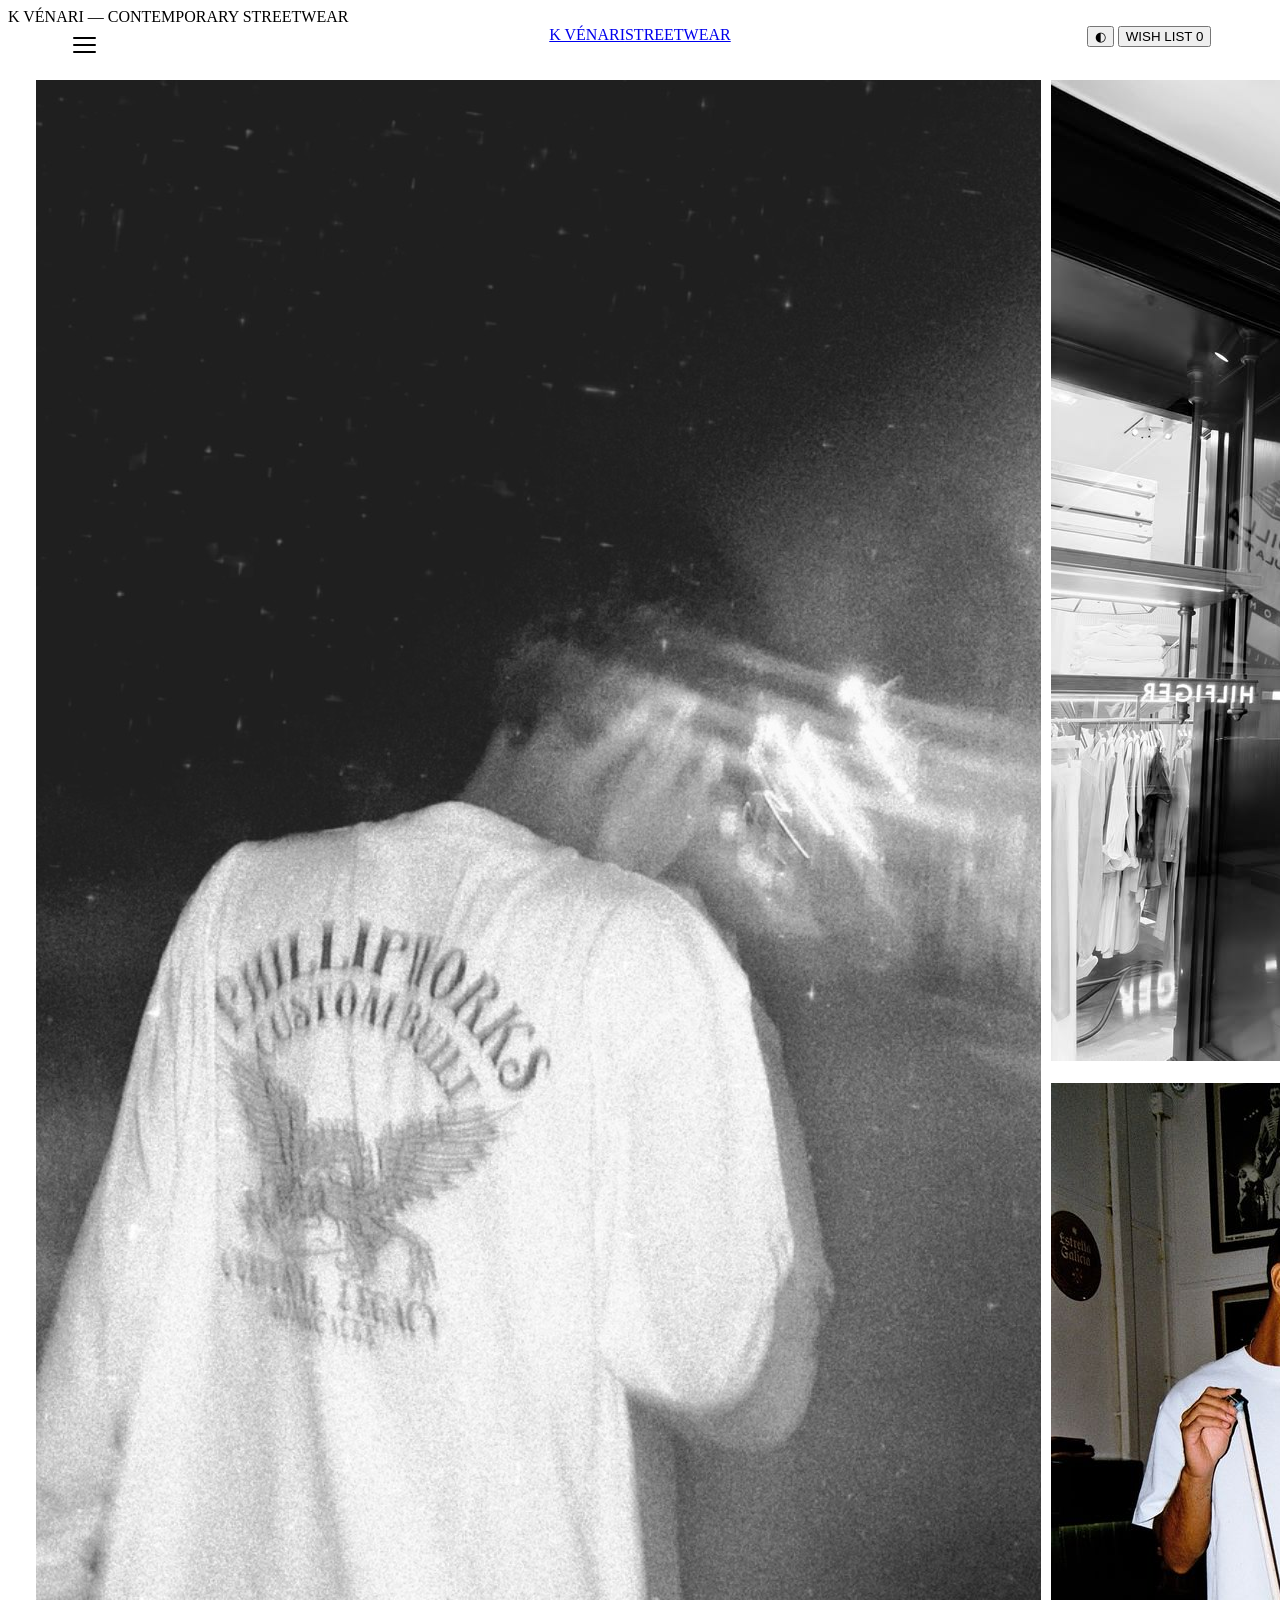
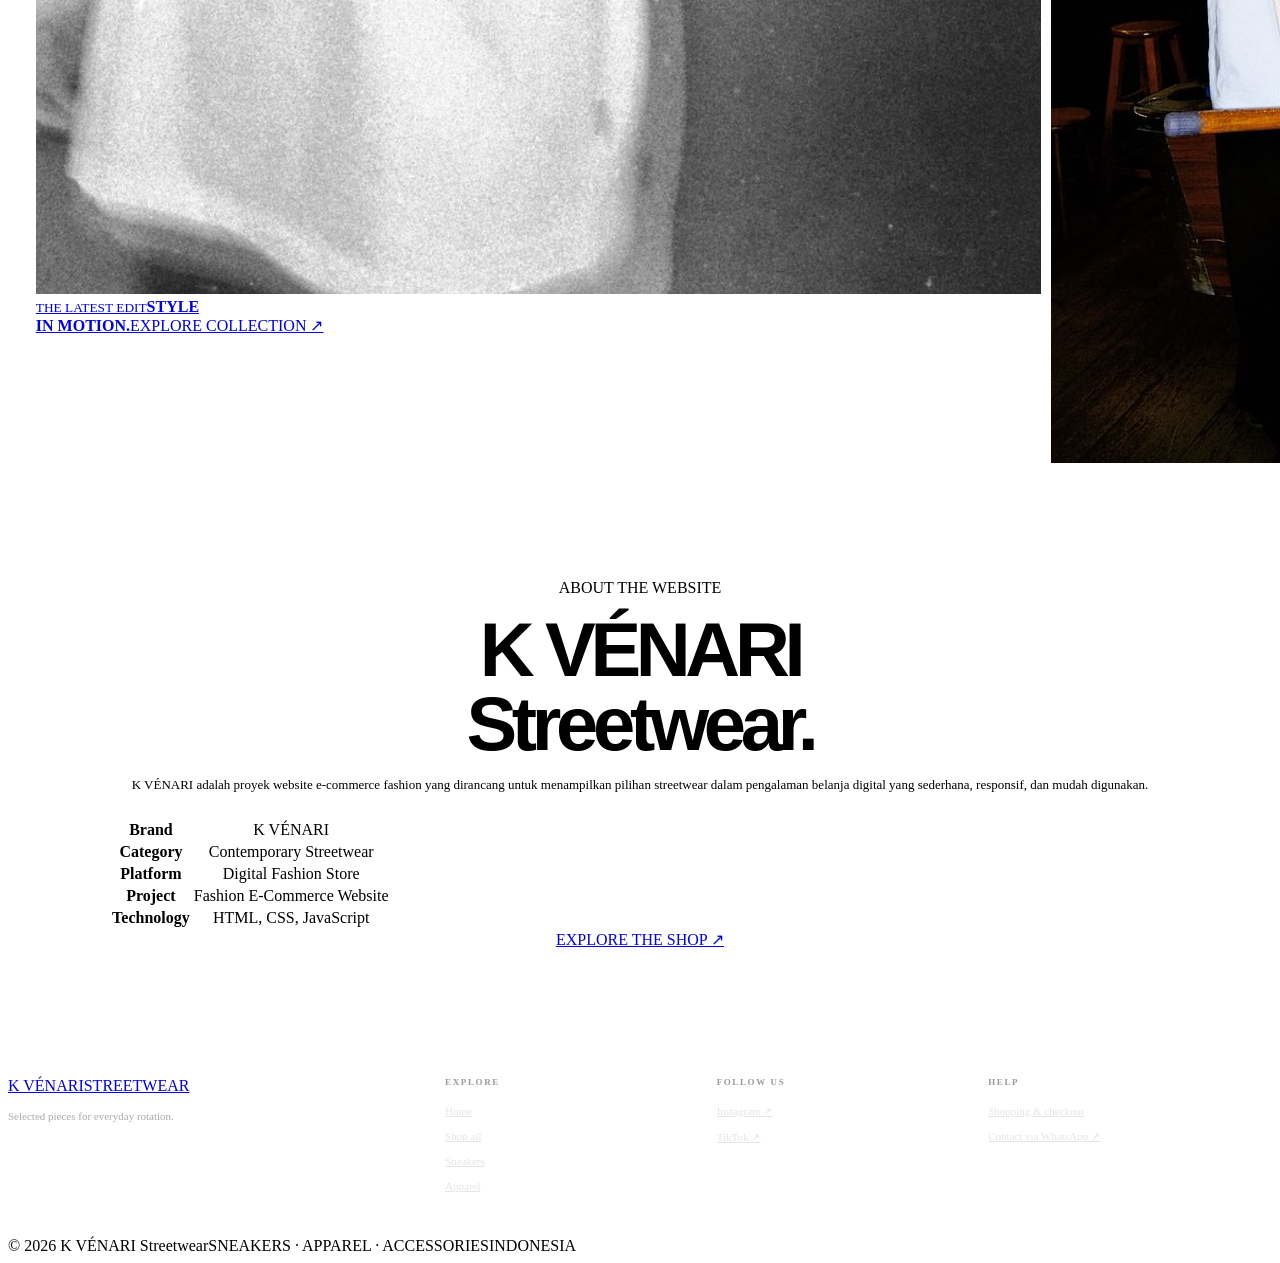
==== index.html @ 9bf3dc9a "Rename index (5).html to index.html" ====
<!doctype html>
<html lang="id">
<head>
<meta charset="utf-8"><meta name="viewport" content="width=device-width, initial-scale=1">
<meta name="theme-color" content="#111111"><meta name="description" content="K VÉNARI Streetwear — contemporary streetwear.">
<title>K VÉNARI — Streetwear</title>
<link rel="preconnect" href="https://fonts.googleapis.com"><link rel="preconnect" href="https://fonts.gstatic.com" crossorigin>
<link rel="stylesheet" href="style.css"><link rel="stylesheet" href="components.css"><link rel="stylesheet" href="responsive.css">
<script src="products.js" defer></script><script src="app.js" defer></script><script src="cart.js" defer></script><script src="home.js" defer></script>
</head><body><div class="announcement">K VÉNARI — CONTEMPORARY STREETWEAR</div>
<header class="site-header">
  <button class="menu-dots" id="menu-open" aria-label="Buka navigasi"><span></span><span></span><span></span></button>
  <a class="wordmark header-wordmark" href="index.html">K VÉNARI<span>STREETWEAR</span></a>
  <div class="header-actions">
    <button class="icon-button" id="theme-toggle" aria-label="Ubah tema">◐</button>
    <button class="bag-link" id="bag-open" aria-label="Buka Wish List">WISH LIST <span id="bag-count">0</span></button>
  </div>
</header>
<div class="menu-overlay" id="menu-overlay" aria-hidden="true">
  <nav class="menu-panel">
    <div class="menu-panel-head"><span>MENU</span><button id="menu-close" aria-label="Tutup menu">×</button></div>
    <a href="index.html">HOME <span>↗</span></a>
    <a href="shop.html">SHOP ALL <span>↗</span></a>
    <a href="shop.html?category=Sneakers">SNEAKERS <span>↗</span></a>
    <a href="shop.html?category=Apparel">APPAREL <span>↗</span></a>
    <a href="shop.html?category=Watches">WATCHES <span>↗</span></a>
    <a href="checkout.html">CHECKOUT <span>↗</span></a>
  </nav>
</div><main class="home-page"><section class="home-campaigns">
<a class="campaign campaign-main" href="shop.html"><img src="Campaign.jpg" alt="K VÉNARI campaign" fetchpriority="high"><span class="campaign-shade"></span><span class="campaign-copy"><small>THE LATEST EDIT</small><strong>STYLE<br>IN MOTION.</strong><span class="text-link">EXPLORE COLLECTION ↗</span></span></a>
<div class="campaign-side"><div class="campaign campaign-small"><img src="Campaign2.jpg" alt="K VÉNARI campaign 02" loading="lazy"></div><div class="campaign campaign-small"><img src="Campaign 3.jpg" alt="K VÉNARI campaign 03" loading="lazy"></div></div>
</section><section class="home-intro"><p class="eyebrow">ABOUT THE WEBSITE</p><h1>K VÉNARI<br>Streetwear.</h1><p>K VÉNARI adalah proyek website e-commerce fashion yang dirancang untuk menampilkan pilihan streetwear dalam pengalaman belanja digital yang sederhana, responsif, dan mudah digunakan.</p><div class="about-table-wrap"><table class="about-table"><tbody><tr><th>Brand</th><td>K VÉNARI</td></tr><tr><th>Category</th><td>Contemporary Streetwear</td></tr><tr><th>Platform</th><td>Digital Fashion Store</td></tr><tr><th>Project</th><td>Fashion E-Commerce Website</td></tr><tr><th>Technology</th><td>HTML, CSS, JavaScript</td></tr></tbody></table></div><a class="button button-dark" href="shop.html">EXPLORE THE SHOP ↗</a></section></main><footer class="site-footer">
  <div class="footer-main">
    <div><a class="wordmark footer-wordmark" href="index.html">K VÉNARI<span>STREETWEAR</span></a><p>Selected pieces for everyday rotation.</p></div>
    <div class="footer-column"><strong>EXPLORE</strong><a href="index.html">Home</a><a href="shop.html">Shop all</a><a href="shop.html?category=Sneakers">Sneakers</a><a href="shop.html?category=Apparel">Apparel</a></div>
    <div class="footer-column"><strong>FOLLOW US</strong><a href="https://www.instagram.com/" target="_blank" rel="noopener">Instagram ↗</a><a href="https://www.tiktok.com/" target="_blank" rel="noopener">TikTok ↗</a></div>
    <div class="footer-column"><strong>HELP</strong><a href="checkout.html">Shopping & checkout</a><a href="https://wa.me/6289670329456" target="_blank" rel="noopener">Contact via WhatsApp ↗</a></div>
  </div>
  <div class="footer-bottom"><span>© <span id="year"></span> K VÉNARI Streetwear</span><span>SNEAKERS · APPAREL · ACCESSORIES</span><span>INDONESIA</span></div>
</footer>
<div class="toast" id="toast" role="status" aria-live="polite"></div>
<div class="bag-drawer" id="bag-drawer" aria-hidden="true"><section class="bag-panel" role="dialog" aria-modal="true" aria-label="Wish List"><div class="bag-panel-head"><h2>Wish List <span id="drawer-count">(0)</span></h2><button class="bag-close" id="bag-close" aria-label="Tutup keranjang">×</button></div><div id="bag-items"></div><div class="bag-footer" id="bag-footer"></div></section></div></body></html>
---- components.css ----
/* K VÉNARI — reusable components */
.product-card{min-width:0;position:relative}
.product-image{display:block;position:relative;overflow:hidden;background:var(--soft);aspect-ratio:4/4.7}
.product-image img{display:block;width:100%;height:100%;object-fit:contain;padding:5%;transition:transform .35s}
.product-image:hover img{transform:scale(1.04)}
.product-info{padding:12px 2px 0}
.product-category{font-size:9px;letter-spacing:.12em;color:var(--muted);text-transform:uppercase;margin-bottom:7px}
.product-name{font-size:12px;font-weight:600;line-height:1.45;display:block;min-height:35px}
.product-price{font-size:12px;font-weight:700;margin-top:8px}
.product-actions{display:flex;gap:7px;margin-top:10px}
.product-actions button{flex:1;min-width:0;padding:10px 7px;border:1px solid var(--line);background:transparent;color:var(--text);font-size:9px;font-weight:700;cursor:pointer}
.product-actions button:hover{background:var(--text);color:var(--bg)}
.product-badge{position:absolute;top:10px;left:10px;background:var(--accent);color:#171717;padding:6px 8px;font-size:8px;font-weight:800;letter-spacing:.08em;z-index:1}
.bag-drawer{position:fixed;inset:0;z-index:100;display:none;background:rgba(0,0,0,.48);justify-content:flex-end}
.bag-drawer.open{display:flex}
.bag-panel{width:min(440px,100%);height:100%;overflow:auto;background:var(--bg);color:var(--text);padding:24px}
.bag-panel-head{display:flex;justify-content:space-between;align-items:center;border-bottom:1px solid var(--line);padding-bottom:18px}
.bag-panel-head h2{font:800 22px Manrope,sans-serif;margin:0}
.bag-close{border:0;background:transparent;font-size:28px;cursor:pointer}
.bag-line{display:grid;grid-template-columns:76px 1fr auto;gap:12px;padding:16px 0;border-bottom:1px solid var(--line)}
.bag-line img{width:76px;height:90px;object-fit:contain;background:var(--soft);padding:5%}
.bag-line h3{font-size:12px;margin:4px 0 8px}
.bag-line p{font-size:11px;color:var(--muted);margin:0 0 8px}
.bag-qty{display:flex;align-items:center;gap:9px;font-size:12px}
.bag-qty button{width:25px;height:25px;border:1px solid var(--line);background:transparent;color:var(--text)}
.bag-footer{padding-top:18px}
.bag-footer .button{width:100%;margin-top:10px}
.bag-empty{padding:35px 0;color:var(--muted);font-size:13px}
.form-message{font-size:12px;line-height:1.6;padding:12px;background:var(--soft);margin-top:12px}

/* Theme-aware product imagery and Wish List panel */
.bag-panel,.product-modal-panel{background:var(--bg);color:var(--text)}
.bag-line img,.modal-thumb img{background:var(--soft)}
.bag-remove{cursor:pointer;color:var(--muted)}
---- responsive.css ----
/* NAVIGATION, FOOTER AND PRODUCT GALLERY */
.menu-dots {
  border: 0;
  background: transparent;
  color: var(--text);
  font-size: 22px;
  letter-spacing: 2px;
  cursor: pointer;
  padding: 10px 0;
  min-width: 42px;
  text-align: left;
}
.site-header {
  display: grid;
  grid-template-columns: 1fr 1fr 1fr;
  padding: 0 4.8%;
}
.header-wordmark { justify-self: center; align-items: center; }
.header-actions { justify-self: end; }
.menu-overlay {
  position: fixed;
  inset: 0;
  z-index: 120;
  background: rgba(0,0,0,.55);
  display: none;
}
.menu-overlay.open { display: block; }
.menu-panel {
  width: min(390px, 88vw);
  height: 100%;
  background: var(--bg);
  color: var(--text);
  padding: 28px;
  display: flex;
  flex-direction: column;
  box-shadow: var(--shadow);
}
.menu-panel-head {
  display: flex;
  align-items: center;
  justify-content: space-between;
  padding-bottom: 35px;
  font-size: 10px;
  letter-spacing: .2em;
  font-weight: 700;
}
.menu-panel-head button {
  border: 0;
  background: transparent;
  color: var(--text);
  font-size: 30px;
  cursor: pointer;
}
.menu-panel > a {
  display: flex;
  justify-content: space-between;
  padding: 18px 0;
  border-bottom: 1px solid var(--line);
  font: 800 22px Manrope, sans-serif;
  letter-spacing: -.04em;
}
.menu-panel > a span { color: var(--muted); font-size: 14px; }
.home-campaigns {
  display: grid;
  grid-template-columns: 1.28fr .92fr;
  gap: 10px;
  padding: 16px 2.2% 0;
  min-height: min(720px, calc(100vh - 130px));
}
.home-campaigns .campaign-main { min-height: 620px; }
.home-campaigns .campaign-side {
  display: grid;
  grid-template-rows: 1fr 1fr;
  gap: 10px;
  min-height: 620px;
}
.home-campaigns .campaign-small { min-height: 0; }
.home-intro {
  padding: 95px 8% 110px;
  text-align: center;
  border-bottom: 1px solid var(--line);
}
.home-intro h1 {
  font: 800 clamp(38px, 6vw, 76px)/.98 Manrope, sans-serif;
  letter-spacing: -.07em;
  margin: 15px 0;
}
.home-intro > p:not(.eyebrow) {
  color: var(--muted);
  font-size: 13px;
  margin: 0 auto 25px;
}
.footer-main {
  display: grid;
  grid-template-columns: 1.7fr 1fr 1fr 1.2fr;
  gap: 35px;
  padding: 18px 0 45px;
}
.footer-main p { color: #aaa; font-size: 11px; margin-top: 15px; }
.footer-column { display: flex; flex-direction: column; gap: 13px; }
.footer-column strong {
  color: #999;
  font-size: 9px;
  letter-spacing: .18em;
  margin-bottom: 5px;
}
.footer-column a { font-size: 11px; color: #e5e5e5; }
.footer-column a:hover { text-decoration: underline; }
.footer-bottom { flex-wrap: wrap; }
.product-image {
  border: 0;
  width: 100%;
  padding: 0;
  cursor: pointer;
  color: var(--text);
}
.product-image img {
  width: 100%;
  height: 100%;
  object-fit: contain;
  background: var(--soft);
}
.view-product {
  position: absolute;
  left: 10px;
  right: 10px;
  bottom: 10px;
  padding: 11px;
  background: var(--surface);
  color: var(--text);
  font-size: 9px;
  font-weight: 700;
  letter-spacing: .1em;
  opacity: 0;
  transform: translateY(5px);
  transition: .2s;
}
.product-image:hover .view-product { opacity: 1; transform: none; }
.product-name-button {
  padding: 0;
  border: 0;
  background: transparent;
  color: var(--text);
  text-align: left;
  cursor: pointer;
}
.product-name-button:hover { text-decoration: underline; }
.product-modal {
  position: fixed;
  inset: 0;
  z-index: 150;
  display: none;
  align-items: center;
  justify-content: center;
  padding: 24px;
  background: rgba(0,0,0,.76);
}
.product-modal.open { display: flex; }
.product-modal-panel {
  position: relative;
  display: grid;
  grid-template-columns: 1.1fr .9fr;
  gap: 38px;
  width: min(1100px, 100%);
  max-height: min(90vh, 850px);
  overflow: auto;
  padding: 30px;
  background: var(--bg);
  color: var(--text);
}
.modal-close {
  position: absolute;
  top: 12px;
  right: 16px;
  z-index: 2;
  border: 0;
  background: var(--surface);
  color: var(--text);
  width: 38px;
  height: 38px;
  font-size: 25px;
  cursor: pointer;
}
.modal-main-image {
  position: relative;
  background: var(--soft);
  aspect-ratio: 1 / 1.05;
  display: grid;
  place-items: center;
}
.modal-main-image > img {
  width: 100%;
  height: 100%;
  object-fit: contain;
  padding: 5%;
}
.gallery-arrow {
  position: absolute;
  top: 50%;
  transform: translateY(-50%);
  z-index: 1;
  border: 0;
  background: rgba(255,255,255,.9);
  color: #111;
  width: 36px;
  height: 42px;
  font-size: 27px;
  cursor: pointer;
}
.gallery-prev { left: 10px; }
.gallery-next { right: 10px; }
.modal-thumbnails {
  display: grid;
  grid-template-columns: repeat(4, 1fr);
  gap: 9px;
  margin-top: 10px;
}
.modal-thumb {
  border: 1px solid var(--line);
  background: var(--soft);
  padding: 3px;
  aspect-ratio: 1;
  cursor: pointer;
}
.modal-thumb.active { border: 2px solid var(--text); }
.modal-thumb img { width: 100%; height: 100%; object-fit: contain; }
.modal-info { align-self: center; padding: 25px 5% 25px 0; }
.modal-info h2 {
  font: 800 clamp(27px, 3vw, 43px)/1.05 Manrope, sans-serif;
  letter-spacing: -.06em;
  margin: 12px 0;
}
.modal-price { font-weight: 700; font-size: 17px; }
.modal-description { color: var(--muted); font-size: 13px; line-height: 1.8; margin: 25px 0; }
.modal-photo-count { color: var(--muted); font-size: 9px; letter-spacing: .16em; margin-bottom: 18px; }
.modal-add, .modal-buy { width: 100%; margin-top: 9px; }
.modal-buy { color: var(--text); }
body.modal-open { overflow: hidden; }
@media(max-width: 760px) {
  .site-header { height: 66px; padding: 0 4%; }
  .header-wordmark { font-size: 18px; }
  .header-wordmark span { font-size: 7px; }
  .header-actions { gap: 7px; }
  .home-campaigns { display: flex; flex-direction: column; min-height: 0; padding: 10px 3% 0; gap: 8px; }
  .home-campaigns .campaign-main { min-height: 440px; }
  .home-campaigns .campaign-side { grid-template-columns: 1fr 1fr; grid-template-rows: 220px; min-height: 0; }
  .home-intro { padding: 65px 6% 75px; }
  .footer-main { grid-template-columns: 1fr 1fr; gap: 30px 20px; }
  .product-modal { padding: 0; align-items: flex-end; }
  .product-modal-panel {
    display: block;
    width: 100%;
    max-height: 94vh;
    overflow-y: auto;
    padding: 18px;
  }
  .modal-main-image { aspect-ratio: 1 / 1; }
  .modal-info { padding: 25px 3px 15px; }
  .modal-info h2 { font-size: 29px; padding-right: 30px; }
}
@media(max-width: 420px) {
  .menu-dots { min-width: 28px; font-size: 18px; }
  .header-actions { gap: 3px; }
  .icon-button { font-size: 18px; padding: 4px; }
  .bag-link { font-size: 9px; }
  .footer-main { gap: 25px 12px; }
}

/* Final responsive refinement */
.menu-dots { display:flex; flex-direction:column; justify-content:center; gap:5px; width:34px; min-width:34px; height:38px; padding:7px 4px; }
.menu-dots span { display:block; width:23px; height:2px; border-radius:2px; background:currentColor; }
.header-actions .icon-button { color:var(--text); }
.home-campaigns { align-items:stretch; }
.home-campaigns .campaign-main { min-height:600px; }
.home-campaigns .campaign-side { gap:18px; }
.home-campaigns .campaign-small { min-height:0; }
.modal-options { display:grid; gap:9px; margin:22px 0 15px; }
.modal-options > label { font-size:9px; font-weight:700; letter-spacing:.14em; color:var(--muted); margin-top:5px; }
.modal-options select { width:100%; min-height:44px; padding:10px 12px; border:1px solid var(--line); }
.modal-quantity { display:flex; align-items:center; width:145px; height:42px; border:1px solid var(--line); }
.modal-quantity button { width:42px; height:100%; border:0; background:var(--soft); color:var(--text); font-size:18px; }
.modal-quantity input { width:60px; height:100%; border:0; text-align:center; outline:0; }
.modal-add { width:100%; margin-top:12px; }
.bag-line { grid-template-columns:76px minmax(0,1fr) auto; align-items:start; }
.bag-line-info p { margin:4px 0; }
.bag-line-end { display:flex; flex-direction:column; align-items:flex-end; gap:12px; font-size:11px; }
.bag-remove { border:0; background:none; color:var(--muted); text-decoration:underline; font-size:10px; cursor:pointer; }
.bag-qty button { background:var(--surface); color:var(--text); cursor:pointer; }
.payment-hint { color:var(--muted); font-size:12px; line-height:1.7; margin:-5px 0 15px; }
.payment-methods { display:grid; grid-template-columns:repeat(2,minmax(0,1fr)); gap:10px; margin:15px 0; }
.payment-option { display:flex; align-items:center; gap:10px; padding:14px; border:1px solid var(--line); background:var(--surface); cursor:pointer; }
.payment-option:has(input:checked) { border-color:var(--text); background:var(--soft); }
.payment-option input { accent-color:var(--text); }
.payment-option span { display:flex; flex-direction:column; gap:4px; color:var(--text); }
.payment-option strong { font-size:12px; }
.payment-option small { color:var(--muted); font-size:10px; }
.payment-box { color:var(--text); border:1px solid var(--line); }
@media(max-width:760px) {
 .home-campaigns { padding:12px 4% 0 !important; gap:18px !important; }
 .home-campaigns .campaign-main { min-height:420px; }
 .home-campaigns .campaign-side { grid-template-columns:1fr; grid-template-rows:auto auto; gap:18px; min-height:0; }
 .home-campaigns .campaign-small { height:260px; }
 .home-campaigns .campaign-small img { object-fit:cover; }
 .home-intro { padding:65px 6% 75px; }
 .payment-methods { grid-template-columns:1fr 1fr; }
 .bag-line { grid-template-columns:66px minmax(0,1fr) auto; gap:9px; }
 .bag-line img { width:66px; height:78px; }
}
@media(max-width:420px) {
 .home-campaigns .campaign-small { height:210px; }
 .payment-methods { grid-template-columns:1fr; }
}
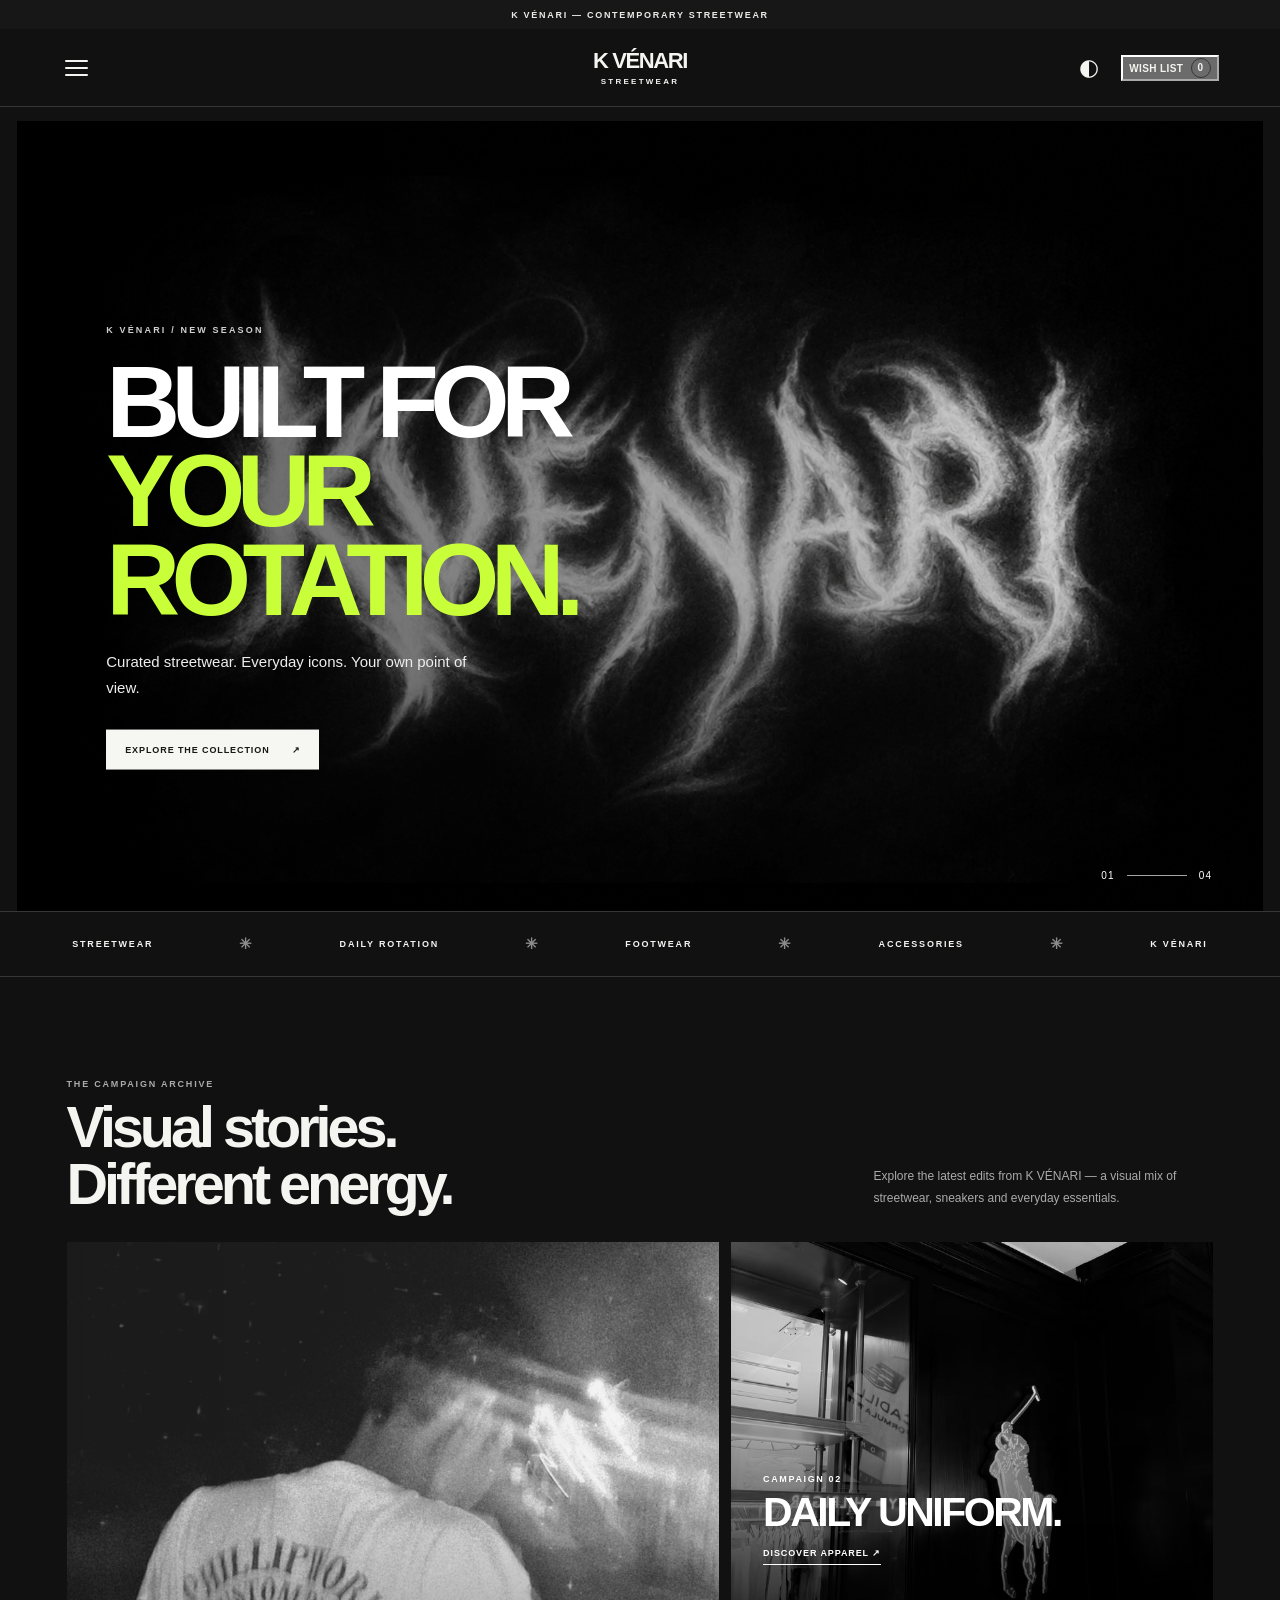
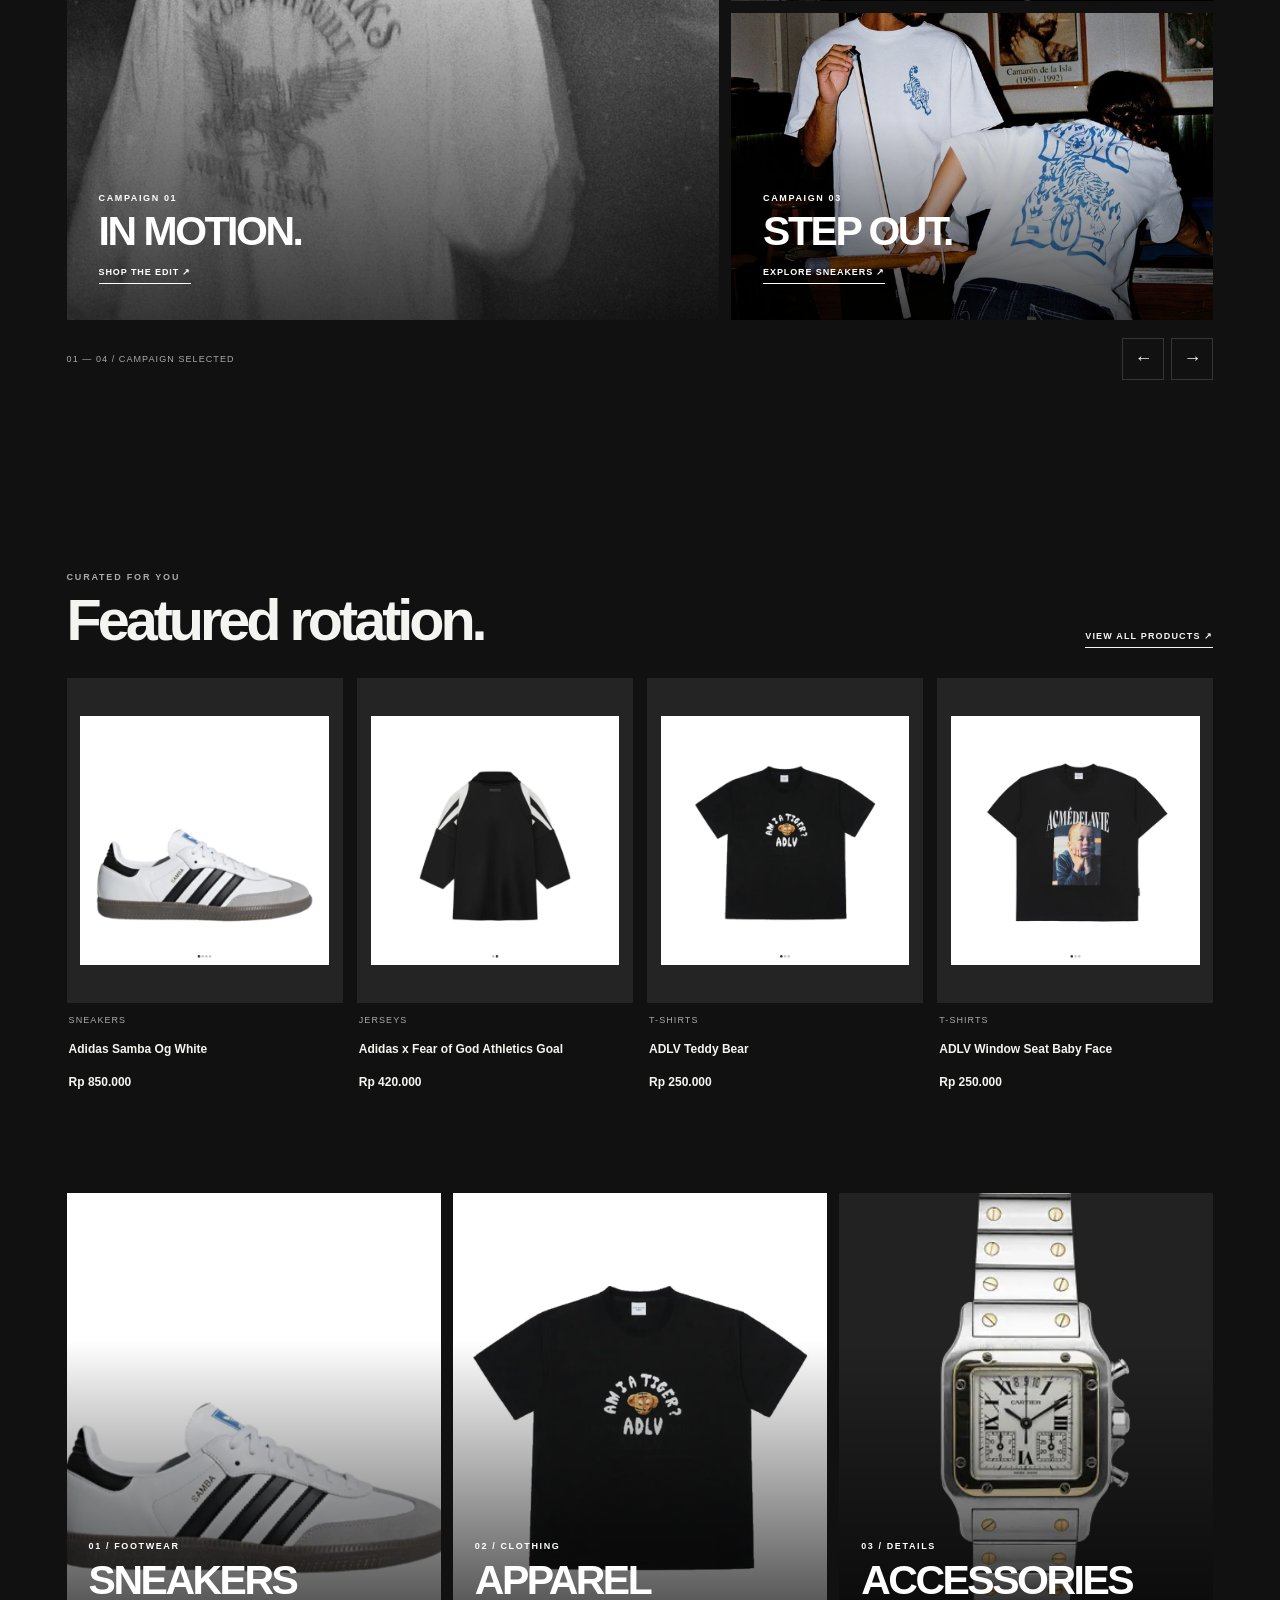
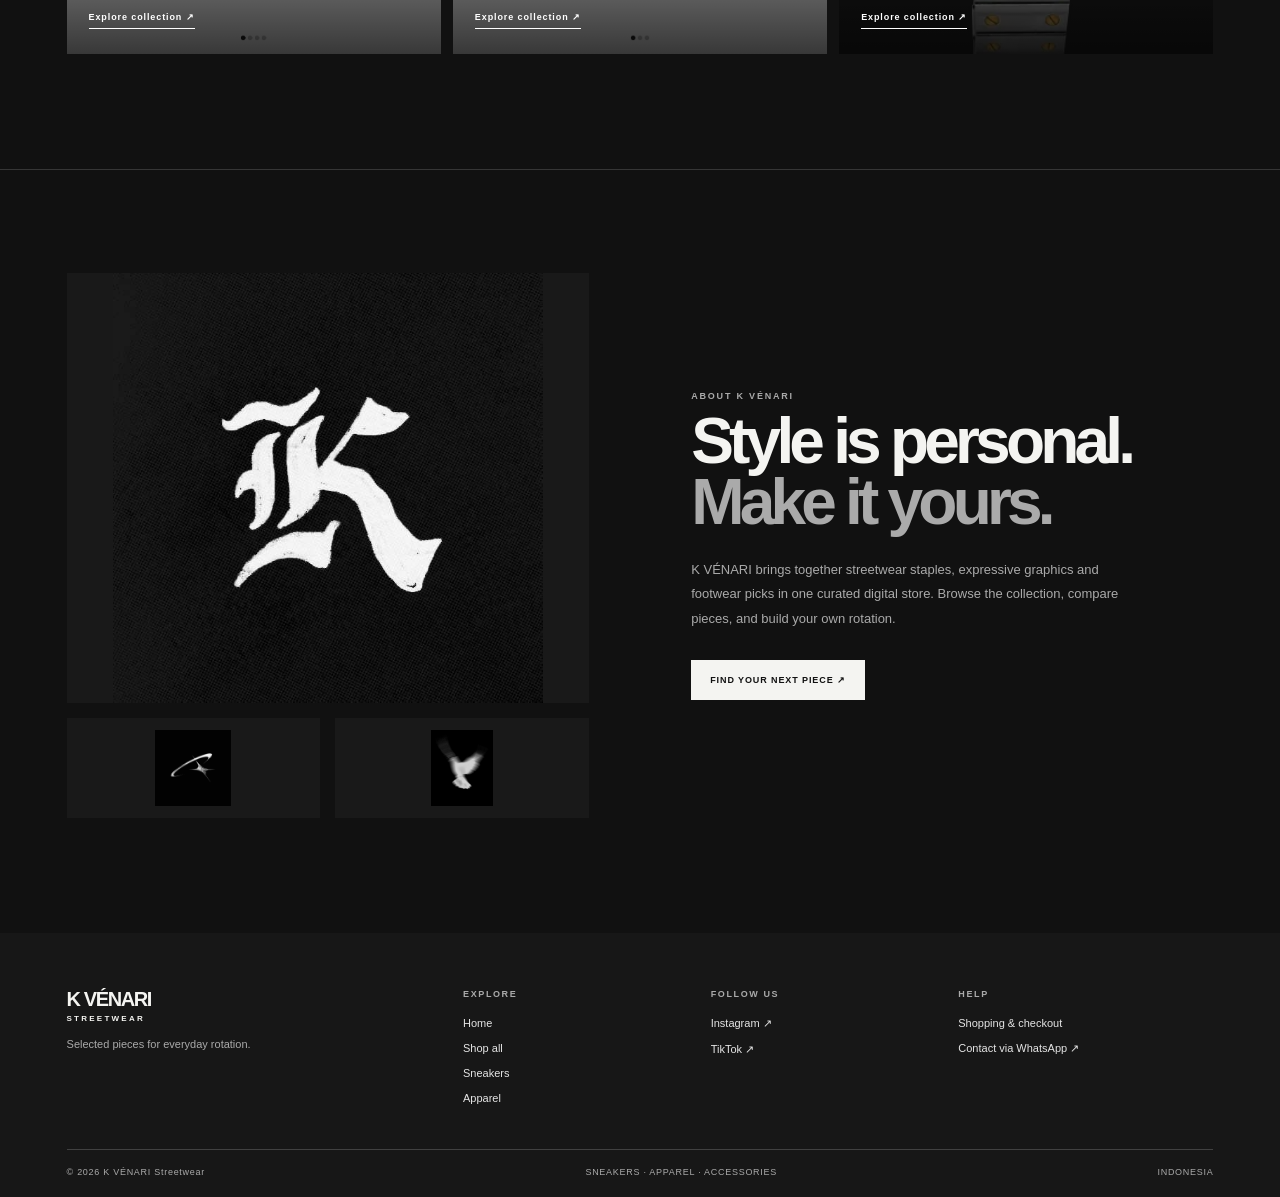
==== commit a2e19b7a: "Add files via upload" ====
--- a/index.html
+++ b/index.html
@@ -26,10 +26,48 @@
     <a href="shop.html?category=Watches">WATCHES <span>↗</span></a>
     <a href="checkout.html">CHECKOUT <span>↗</span></a>
   </nav>
-</div><main class="home-page"><section class="home-campaigns">
-<a class="campaign campaign-main" href="shop.html"><img src="Campaign.jpg" alt="K VÉNARI campaign" fetchpriority="high"><span class="campaign-shade"></span><span class="campaign-copy"><small>THE LATEST EDIT</small><strong>STYLE<br>IN MOTION.</strong><span class="text-link">EXPLORE COLLECTION ↗</span></span></a>
-<div class="campaign-side"><div class="campaign campaign-small"><img src="Campaign2.jpg" alt="K VÉNARI campaign 02" loading="lazy"></div><div class="campaign campaign-small"><img src="Campaign 3.jpg" alt="K VÉNARI campaign 03" loading="lazy"></div></div>
-</section><section class="home-intro"><p class="eyebrow">ABOUT THE WEBSITE</p><h1>K VÉNARI<br>Streetwear.</h1><p>K VÉNARI adalah proyek website e-commerce fashion yang dirancang untuk menampilkan pilihan streetwear dalam pengalaman belanja digital yang sederhana, responsif, dan mudah digunakan.</p><div class="about-table-wrap"><table class="about-table"><tbody><tr><th>Brand</th><td>K VÉNARI</td></tr><tr><th>Category</th><td>Contemporary Streetwear</td></tr><tr><th>Platform</th><td>Digital Fashion Store</td></tr><tr><th>Project</th><td>Fashion E-Commerce Website</td></tr><tr><th>Technology</th><td>HTML, CSS, JavaScript</td></tr></tbody></table></div><a class="button button-dark" href="shop.html">EXPLORE THE SHOP ↗</a></section></main><footer class="site-footer">
+</div><main class="home-page">
+<section class="home-hero-wide" aria-label="K VÉNARI featured campaign">
+  <img class="hero-banner" src="Banner.jpg" alt="K VÉNARI streetwear campaign banner" fetchpriority="high">
+  <div class="hero-overlay"></div>
+  <div class="hero-content">
+    <p class="eyebrow">K VÉNARI / NEW SEASON</p>
+    <h1>BUILT FOR<br><span>YOUR ROTATION.</span></h1>
+    <p>Curated streetwear. Everyday icons. Your own point of view.</p>
+    <a class="button button-light" href="shop.html">EXPLORE THE COLLECTION <span>↗</span></a>
+  </div>
+  <div class="hero-index"><span>01</span><span class="hero-index-line"></span><span>04</span></div>
+</section>
+
+<section class="brand-marquee" aria-label="Brand categories"><span>STREETWEAR</span><b>✳</b><span>DAILY ROTATION</span><b>✳</b><span>FOOTWEAR</span><b>✳</b><span>ACCESSORIES</span><b>✳</b><span>K VÉNARI</span></section>
+
+<section class="home-editorial section-wide">
+  <div class="section-heading home-section-heading"><div><p class="eyebrow">THE CAMPAIGN ARCHIVE</p><h2>Visual stories.<br>Different energy.</h2></div><p class="section-note">Explore the latest edits from K VÉNARI — a visual mix of streetwear, sneakers and everyday essentials.</p></div>
+  <div class="campaign-gallery" id="campaign-gallery">
+    <a class="gallery-card gallery-card-main" href="shop.html"><img src="Campaign.jpg" alt="K VÉNARI main campaign" loading="lazy"><span class="gallery-shade"></span><span class="gallery-label"><small>CAMPAIGN 01</small><strong>IN MOTION.</strong><em>SHOP THE EDIT ↗</em></span></a>
+    <a class="gallery-card gallery-card-tall" href="shop.html?category=Apparel"><img src="Campaign2.jpg" alt="K VÉNARI apparel campaign" loading="lazy"><span class="gallery-shade"></span><span class="gallery-label"><small>CAMPAIGN 02</small><strong>DAILY UNIFORM.</strong><em>DISCOVER APPAREL ↗</em></span></a>
+    <a class="gallery-card gallery-card-wide" href="shop.html?category=Sneakers"><img src="Campaign 3.jpg" alt="K VÉNARI footwear campaign" loading="lazy"><span class="gallery-shade"></span><span class="gallery-label"><small>CAMPAIGN 03</small><strong>STEP OUT.</strong><em>EXPLORE SNEAKERS ↗</em></span></a>
+    <a class="gallery-card gallery-card-four" href="shop.html"><img src="Campaign 4.jpg" alt="K VÉNARI streetwear editorial" loading="lazy"><span class="gallery-shade"></span><span class="gallery-label"><small>CAMPAIGN 04</small><strong>OWN THE MOMENT.</strong><em>VIEW COLLECTION ↗</em></span></a>
+  </div>
+  <div class="gallery-controls"><span id="gallery-status">01 — 04 / CAMPAIGN SELECTED</span><div><button type="button" id="gallery-prev" aria-label="Campaign sebelumnya">←</button><button type="button" id="gallery-next" aria-label="Campaign berikutnya">→</button></div></div>
+</section>
+
+<section class="home-featured section-wide">
+  <div class="section-heading home-section-heading"><div><p class="eyebrow">CURATED FOR YOU</p><h2>Featured rotation.</h2></div><a class="text-link dark-link" href="shop.html">VIEW ALL PRODUCTS ↗</a></div>
+  <div class="home-featured-grid" id="home-featured-grid" aria-live="polite"><p class="loading-copy">Loading selected pieces…</p></div>
+</section>
+
+<section class="category-tiles section-wide">
+  <a class="category-tile category-tile-sneakers" href="shop.html?category=Sneakers"><img src="Adidas Samba Og White1-Sneakers.jpg" alt="Sneakers collection" loading="lazy"><span><small>01 / FOOTWEAR</small><strong>SNEAKERS</strong><em>Explore collection ↗</em></span></a>
+  <a class="category-tile category-tile-apparel" href="shop.html?category=Apparel"><img src="ADLV Teddy Bear1-Tshirt.jpg" alt="Apparel collection" loading="lazy"><span><small>02 / CLOTHING</small><strong>APPAREL</strong><em>Explore collection ↗</em></span></a>
+  <a class="category-tile category-tile-accessories" href="shop.html?category=Watches"><img src="Cartier Santos Galbee Chronoflex-watches.jpg" alt="Watches and accessories collection" loading="lazy"><span><small>03 / DETAILS</small><strong>ACCESSORIES</strong><em>Explore collection ↗</em></span></a>
+</section>
+
+<section class="brand-note section-wide">
+  <div class="brand-note-logo"><img src="Logo Website.jpg" alt="K VÉNARI brand logo" loading="lazy"><div class="brand-icon-row"><img src="icon1.jpg" alt="K VÉNARI symbol" loading="lazy"><img src="icon2.jpg" alt="K VÉNARI brand icon" loading="lazy"></div></div>
+  <div class="brand-note-copy"><p class="eyebrow">ABOUT K VÉNARI</p><h2>Style is personal.<br><span>Make it yours.</span></h2><p>K VÉNARI brings together streetwear staples, expressive graphics and footwear picks in one curated digital store. Browse the collection, compare pieces, and build your own rotation.</p><a class="button button-dark" href="shop.html">FIND YOUR NEXT PIECE ↗</a></div>
+</section>
+</main><footer class="site-footer">
   <div class="footer-main">
     <div><a class="wordmark footer-wordmark" href="index.html">K VÉNARI<span>STREETWEAR</span></a><p>Selected pieces for everyday rotation.</p></div>
     <div class="footer-column"><strong>EXPLORE</strong><a href="index.html">Home</a><a href="shop.html">Shop all</a><a href="shop.html?category=Sneakers">Sneakers</a><a href="shop.html?category=Apparel">Apparel</a></div>
--- a/style.css
+++ b/style.css
@@ -0,0 +1,1273 @@
+/* K VÉNARI — core design system */
+@import url('https://fonts.googleapis.com/css2?family=DM+Sans:wght@400;500;600;700&family=Manrope:wght@400;500;600;700;800&display=swap');
+
+:root {
+    --bg: #f7f7f5;
+    --surface: #fff;
+    --text: #171717;
+    --muted: #777;
+    --line: #dededb;
+    --soft: #efefec;
+    --accent: #c9ff38;
+    --header: rgba(247,247,245,.94);
+    --shadow: 0 14px 40px rgba(0,0,0,.08)
+}
+
+:root[data-theme="dark"] {
+    --bg: #111;
+    --surface: #191919;
+    --text: #f4f4f1;
+    --muted: #aaa;
+    --line: #363636;
+    --soft: #242424;
+    --header: rgba(17,17,17,.94);
+    --accent: #c9ff38;
+    --shadow: 0 14px 40px rgba(0,0,0,.25)
+}
+
+* {
+    box-sizing: border-box
+}
+
+html {
+    scroll-behavior: smooth;
+    scroll-padding-top: 100px
+}
+
+body {
+    margin: 0;
+    background: var(--bg);
+    color: var(--text);
+    font-family: 'DM Sans',Arial,sans-serif;
+    transition: background .2s,color .2s
+}
+
+a {
+    color: inherit;
+    text-decoration: none
+}
+
+button,input,select {
+    font: inherit
+}
+
+button {
+    color: inherit
+}
+
+.announcement {
+    height: 29px;
+    background: #171717;
+    color: #eaeae7;
+    display: flex;
+    align-items: center;
+    justify-content: center;
+    font-size: 9px;
+    letter-spacing: .19em;
+    font-weight: 700
+}
+
+.site-header {
+    height: 78px;
+    padding: 0 5.2%;
+    display: flex;
+    align-items: center;
+    justify-content: space-between;
+    border-bottom: 1px solid var(--line);
+    position: sticky;
+    top: 0;
+    z-index: 20;
+    background: var(--header);
+    backdrop-filter: blur(16px)
+}
+
+.wordmark {
+    font-family: Manrope,Arial,sans-serif;
+    font-size: 22px;
+    font-weight: 800;
+    letter-spacing: -1.4px;
+    line-height: 1;
+    display: flex;
+    flex-direction: column;
+    gap: 5px;
+    white-space: nowrap
+}
+
+.wordmark span {
+    font: 700 8px 'DM Sans',sans-serif;
+    letter-spacing: .28em
+}
+
+.desktop-nav {
+    display: flex;
+    gap: 29px;
+    margin-left: 5%;
+    font-size: 11px;
+    font-weight: 700
+}
+
+.desktop-nav a {
+    padding: 10px 0;
+    position: relative
+}
+
+.desktop-nav a:hover:after {
+    content: '';
+    position: absolute;
+    bottom: 3px;
+    left: 0;
+    width: 100%;
+    height: 1px;
+    background: var(--text)
+}
+
+.header-actions {
+    display: flex;
+    align-items: center;
+    gap: 17px
+}
+
+.icon-button {
+    background: none;
+    border: 0;
+    cursor: pointer;
+    font-size: 23px;
+    padding: 5px
+}
+
+.bag-link {
+    font-size: 11px;
+    font-weight: 700;
+    white-space: nowrap
+}
+
+.bag-link span {
+    display: inline-grid;
+    place-items: center;
+    min-width: 20px;
+    height: 20px;
+    border: 1px solid var(--line);
+    border-radius: 50%;
+    margin-left: 4px;
+    font-size: 10px
+}
+
+.search-panel {
+    display: flex;
+    gap: 12px;
+    padding: 15px 5.2%;
+    border-bottom: 1px solid var(--line);
+    background: var(--surface)
+}
+
+.search-panel input {
+    width: 100%;
+    background: transparent;
+    color: var(--text);
+    border: 0;
+    outline: 0;
+    font-size: 14px
+}
+
+.campaign-layout {
+    display: grid;
+    grid-template-columns: 1.32fr 1fr;
+    gap: 10px;
+    padding: 18px 2.2% 0;
+    min-height: 600px
+}
+
+.campaign {
+    position: relative;
+    overflow: hidden;
+    display: block;
+    background: #222;
+    color: white;
+    min-width: 0
+}
+
+.campaign img {
+    width: 100%;
+    height: 100%;
+    position: absolute;
+    inset: 0;
+    object-fit: cover;
+    transition: transform .65s cubic-bezier(.2,.7,.2,1)
+}
+
+.campaign:hover img {
+    transform: scale(1.035)
+}
+
+.campaign-main {
+    min-height: 590px
+}
+
+.campaign-side {
+    display: grid;
+    grid-template-rows: 1fr 1fr;
+    gap: 10px;
+    min-height: 590px
+}
+
+.campaign-small {
+    min-height: 285px
+}
+
+.campaign-shade {
+    position: absolute;
+    inset: 0;
+    background: linear-gradient(90deg,rgba(0,0,0,.58),rgba(0,0,0,.04) 100%),linear-gradient(0deg,rgba(0,0,0,.25),transparent 55%)
+}
+
+.campaign-copy {
+    position: absolute;
+    left: clamp(20px,4vw,58px);
+    bottom: clamp(24px,4vw,54px);
+    display: flex;
+    flex-direction: column;
+    align-items: flex-start;
+    gap: 13px;
+    max-width: 85%
+}
+
+.campaign-small .campaign-copy {
+    left: 25px;
+    bottom: 25px;
+    gap: 8px
+}
+
+.campaign-copy small,.eyebrow {
+    font-size: 9px;
+    letter-spacing: .2em;
+    font-weight: 700
+}
+
+.campaign-copy strong {
+    font-family: Manrope,Arial,sans-serif;
+    font-size: clamp(32px,5vw,70px);
+    line-height: .94;
+    letter-spacing: -.065em;
+    font-weight: 800
+}
+
+.campaign-small .campaign-copy strong {
+    font-size: clamp(24px,3vw,39px)
+}
+
+.text-link {
+    font-size: 9px;
+    letter-spacing: .13em;
+    font-weight: 700;
+    border-bottom: 1px solid currentColor;
+    padding-bottom: 6px;
+    display: inline-block
+}
+
+.campaign-copy .text-link {
+    margin-top: 7px
+}
+
+.category-strip {
+    display: grid;
+    grid-template-columns: repeat(4,1fr);
+    margin: 20px 2.2% 0;
+    border-top: 1px solid var(--line);
+    border-bottom: 1px solid var(--line)
+}
+
+.category-strip button {
+    display: flex;
+    justify-content: space-between;
+    align-items: center;
+    padding: 19px 16px;
+    border: 0;
+    border-right: 1px solid var(--line);
+    background: transparent;
+    font-size: 12px;
+    font-weight: 700;
+    cursor: pointer;
+    text-align: left
+}
+
+.category-strip button:last-child {
+    border-right: 0
+}
+
+.category-strip button span {
+    font-size: 15px
+}
+
+.category-strip button:hover {
+    background: var(--soft)
+}
+
+.section-block {
+    padding: 86px 5.2% 72px
+}
+
+.section-heading {
+    display: flex;
+    align-items: flex-end;
+    justify-content: space-between;
+    gap: 20px;
+    margin-bottom: 27px
+}
+
+.eyebrow {
+    color: var(--muted);
+    margin: 0 0 10px
+}
+
+.section-heading h1,.section-heading h2 {
+    font: 800 clamp(28px,3.3vw,43px)/1.05 Manrope,Arial,sans-serif;
+    letter-spacing: -.06em;
+    margin: 0
+}
+
+.dark-link {
+    color: var(--text);
+    white-space: nowrap
+}
+
+.product-grid {
+    display: grid;
+    grid-template-columns: repeat(4,minmax(0,1fr));
+    gap: 30px 13px
+}
+
+.product-card {
+    min-width: 0;
+    position: relative
+}
+
+.product-image {
+    display: block;
+    position: relative;
+    overflow: hidden;
+    background: var(--soft);
+    aspect-ratio: 4/4.7
+}
+
+.product-image img {
+    width: 100%;
+    height: 100%;
+    object-fit: contain;
+    mix-blend-mode: multiply;
+    transition: transform .35s;
+    padding: 5%;
+    display: block
+}
+
+.product-image:hover img {
+    transform: scale(1.045)
+}
+
+:root[data-theme="dark"] .product-image img {
+    mix-blend-mode: normal
+}
+
+.product-quick {
+    position: absolute;
+    left: 9px;
+    right: 9px;
+    bottom: 9px;
+    background: var(--surface);
+    color: var(--text);
+    border: 0;
+    padding: 11px 8px;
+    font-size: 10px;
+    font-weight: 700;
+    letter-spacing: .04em;
+    cursor: pointer;
+    opacity: 0;
+    transform: translateY(5px);
+    transition: .2s
+}
+
+.product-image:hover .product-quick {
+    opacity: 1;
+    transform: none
+}
+
+.product-info {
+    padding: 12px 2px 0
+}
+
+.product-category {
+    font-size: 9px;
+    letter-spacing: .12em;
+    color: var(--muted);
+    text-transform: uppercase;
+    margin-bottom: 7px
+}
+
+.product-name {
+    font-size: 12px;
+    font-weight: 600;
+    line-height: 1.45;
+    display: block;
+    min-height: 35px
+}
+
+.product-price {
+    font-size: 12px;
+    font-weight: 700;
+    margin-top: 8px
+}
+
+.price-note {
+    font-size: 10px;
+    color: var(--muted);
+    font-weight: 400
+}
+
+.wide-banner {
+    position: relative;
+    margin: 0 2.2%;
+    min-height: 390px;
+    background: #242424;
+    color: white;
+    overflow: hidden;
+    display: flex;
+    align-items: center
+}
+
+.wide-banner>img {
+    position: absolute;
+    inset: 0;
+    width: 100%;
+    height: 100%;
+    object-fit: cover;
+    opacity: .55
+}
+
+.wide-banner:after {
+    content: '';
+    position: absolute;
+    inset: 0;
+    background: linear-gradient(90deg,rgba(0,0,0,.75),transparent)
+}
+
+.wide-banner>div {
+    position: relative;
+    z-index: 1;
+    padding: 50px 7%;
+    max-width: 530px
+}
+
+.wide-banner h2 {
+    font: 800 clamp(38px,5vw,64px)/.98 Manrope,sans-serif;
+    letter-spacing: -.07em;
+    margin: 14px 0 25px
+}
+
+.button {
+    display: inline-flex;
+    justify-content: center;
+    align-items: center;
+    padding: 14px 18px;
+    font-size: 9px;
+    font-weight: 700;
+    letter-spacing: .1em;
+    border: 1px solid transparent;
+    cursor: pointer
+}
+
+.button-light {
+    background: #f6f6f2;
+    color: #171717
+}
+
+.button-dark {
+    background: var(--text);
+    color: var(--bg)
+}
+
+.button-outline {
+    border-color: var(--line);
+    background: transparent
+}
+
+.shop-toolbar {
+    display: flex;
+    justify-content: space-between;
+    align-items: flex-start;
+    gap: 20px;
+    margin-bottom: 26px
+}
+
+.category-filters {
+    display: flex;
+    flex-wrap: wrap;
+    gap: 7px
+}
+
+.filter-chip {
+    border: 1px solid var(--line);
+    background: transparent;
+    padding: 9px 13px;
+    border-radius: 30px;
+    font-size: 10px;
+    cursor: pointer
+}
+
+.filter-chip.active,.filter-chip:hover {
+    background: var(--text);
+    border-color: var(--text);
+    color: var(--bg)
+}
+
+#sort-select {
+    background: var(--surface);
+    color: var(--text);
+    border: 1px solid var(--line);
+    padding: 10px;
+    font-size: 10px;
+    min-width: 130px
+}
+
+.result-count {
+    font-size: 11px;
+    color: var(--muted)
+}
+
+.empty-state {
+    padding: 45px 0;
+    color: var(--muted);
+    font-size: 13px
+}
+
+.content-view {
+    padding: 55px 5.2% 85px;
+    min-height: 55vh
+}
+
+.breadcrumb {
+    font-size: 10px;
+    color: var(--muted);
+    margin-bottom: 26px
+}
+
+.detail-layout {
+    display: grid;
+    grid-template-columns: 1.1fr .9fr;
+    gap: 7%;
+}
+
+.detail-gallery {
+    display: grid;
+    grid-template-columns: repeat(2,minmax(0,1fr));
+    gap: 9px;
+    align-content: start
+}
+
+.detail-gallery img {
+    width: 100%;
+    aspect-ratio: 4/4.8;
+    object-fit: contain;
+    background: var(--soft);
+    padding: 6%
+}
+
+.detail-info {
+    position: sticky;
+    top: 125px;
+    align-self: start
+}
+
+.detail-info h1 {
+    font: 800 clamp(28px,4vw,46px)/1.04 Manrope,sans-serif;
+    letter-spacing: -.06em;
+    margin: 8px 0 16px
+}
+
+.detail-price {
+    font-size: 17px;
+    font-weight: 700;
+    margin: 20px 0
+}
+
+.detail-description {
+    font-size: 13px;
+    color: var(--muted);
+    line-height: 1.8;
+    border-top: 1px solid var(--line);
+    padding-top: 18px
+}
+
+.detail-actions {
+    display: flex;
+    gap: 9px;
+    margin-top: 24px
+}
+
+.detail-actions .button {
+    flex: 1
+}
+
+.back-link {
+    display: inline-block;
+    margin-bottom: 25px;
+    font-size: 11px;
+    border-bottom: 1px solid var(--line);
+    padding-bottom: 5px
+}
+
+.cart-layout {
+    display: grid;
+    grid-template-columns: 1.5fr .7fr;
+    gap: 7%
+}
+
+.cart-list {
+    border-top: 1px solid var(--line)
+}
+
+.cart-item {
+    display: grid;
+    grid-template-columns: 110px 1fr auto;
+    gap: 17px;
+    padding: 18px 0;
+    border-bottom: 1px solid var(--line)
+}
+
+.cart-item img {
+    width: 110px;
+    height: 125px;
+    object-fit: contain;
+    background: var(--soft);
+    padding: 6%
+}
+
+.cart-item h3 {
+    font-size: 13px;
+    margin: 4px 0 9px
+}
+
+.cart-item p {
+    font-size: 11px;
+    color: var(--muted);
+    margin: 0 0 10px
+}
+
+.quantity-control {
+    display: flex;
+    align-items: center;
+    gap: 12px;
+    font-size: 12px
+}
+
+.quantity-control button,.remove-item {
+    border: 1px solid var(--line);
+    background: transparent;
+    width: 26px;
+    height: 26px;
+    cursor: pointer
+}
+
+.remove-item {
+    width: auto;
+    height: auto;
+    border: 0;
+    text-decoration: underline;
+    color: var(--muted);
+    font-size: 10px;
+    margin-top: 8px
+}
+
+.cart-summary {
+    background: var(--surface);
+    padding: 22px;
+    height: max-content;
+    border: 1px solid var(--line)
+}
+
+.cart-summary h2 {
+    font: 700 19px Manrope,sans-serif;
+    margin: 0 0 20px
+}
+
+.summary-row {
+    display: flex;
+    justify-content: space-between;
+    gap: 12px;
+    font-size: 12px;
+    margin: 15px 0
+}
+
+.summary-total {
+    padding-top: 15px;
+    border-top: 1px solid var(--line);
+    font-weight: 700
+}
+
+.cart-summary .button {
+    width: 100%;
+    margin-top: 10px
+}
+
+.checkout-layout {
+    display: grid;
+    grid-template-columns: 1fr .8fr;
+    gap: 7%
+}
+
+.form-section {
+    margin-bottom: 28px
+}
+
+.form-section h2 {
+    font: 700 19px Manrope,sans-serif;
+    margin: 0 0 18px
+}
+
+.field {
+    display: flex;
+    flex-direction: column;
+    gap: 7px;
+    margin-bottom: 14px
+}
+
+.field label {
+    font-size: 11px;
+    font-weight: 600
+}
+
+.field input,.field textarea,.field select {
+    width: 100%;
+    padding: 13px;
+    background: var(--surface);
+    color: var(--text);
+    border: 1px solid var(--line);
+    outline: none;
+    font-size: 12px
+}
+
+.field input:focus,.field textarea:focus {
+    border-color: var(--text)
+}
+
+.payment-box {
+    background: var(--soft);
+    padding: 16px;
+    font-size: 12px;
+    line-height: 1.8
+}
+
+.payment-number {
+    font-weight: 700;
+    font-size: 15px;
+    letter-spacing: .04em
+}
+
+.site-footer {
+    background: #171717;
+    color: #f4f4f1;
+    padding: 38px 5.2% 20px
+}
+
+.footer-top {
+    display: flex;
+    align-items: center;
+    justify-content: space-between;
+    gap: 20px;
+    padding-bottom: 35px
+}
+
+.footer-wordmark {
+    font-size: 20px
+}
+
+.footer-top p {
+    font-size: 11px;
+    color: #aaa
+}
+
+.footer-bottom {
+    border-top: 1px solid #414141;
+    padding-top: 17px;
+    display: flex;
+    justify-content: space-between;
+    gap: 15px;
+    color: #aaa;
+    font-size: 9px;
+    letter-spacing: .08em
+}
+
+.toast {
+    position: fixed;
+    bottom: 22px;
+    left: 50%;
+    transform: translate(-50%,20px);
+    padding: 13px 18px;
+    background: var(--text);
+    color: var(--bg);
+    font-size: 12px;
+    z-index: 50;
+    opacity: 0;
+    pointer-events: none;
+    transition: .25s;
+    box-shadow: var(--shadow)
+}
+
+.toast.show {
+    opacity: 1;
+    transform: translate(-50%,0)
+}
+
+.mobile-only {
+    display: none
+}
+
+@media(max-width:900px) {
+
+    .site-header {
+        padding: 0 4%;
+        height: 70px
+    }
+
+    .desktop-nav {
+        gap: 15px;
+        margin-left: 0
+    }
+
+    .campaign-layout {
+        min-height: 480px;
+        grid-template-columns: 1.2fr 1fr
+    }
+
+    .campaign-main,.campaign-side {
+        min-height: 470px
+    }
+
+    .campaign-small {
+        min-height: 230px
+    }
+
+    .product-grid {
+        grid-template-columns: repeat(3,minmax(0,1fr));
+        gap: 25px 10px
+    }
+
+    .section-block {
+        padding: 65px 4%
+    }
+
+    .detail-layout {
+        gap: 4%
+    }
+
+    .cart-layout,.checkout-layout {
+        gap: 4%
+    }
+
+}
+
+@media(max-width:620px) {
+
+    .announcement {
+        height: 25px;
+        font-size: 8px
+    }
+
+    .site-header {
+        height: 64px;
+        padding: 0 4%;
+        gap: 10px
+    }
+
+    .wordmark {
+        font-size: 18px;
+        letter-spacing: -1px
+    }
+
+    .wordmark span {
+        font-size: 7px
+    }
+
+    .desktop-nav {
+        display: none
+    }
+
+    .header-actions {
+        gap: 9px
+    }
+
+    .icon-button {
+        font-size: 20px
+    }
+
+    .campaign-layout {
+        display: flex;
+        flex-direction: column;
+        padding: 10px 3% 0;
+        gap: 8px;
+        min-height: 0
+    }
+
+    .campaign-main {
+        min-height: 410px
+    }
+
+    .campaign-side {
+        display: grid;
+        grid-template-columns: 1fr 1fr;
+        grid-template-rows: 220px;
+        gap: 8px;
+        min-height: 0
+    }
+
+    .campaign-small {
+        min-height: 220px
+    }
+
+    .campaign-copy {
+        left: 22px;
+        bottom: 26px
+    }
+
+    .campaign-copy strong {
+        font-size: 43px
+    }
+
+    .campaign-small .campaign-copy {
+        left: 13px;
+        bottom: 16px;
+        gap: 7px
+    }
+
+    .campaign-small .campaign-copy strong {
+        font-size: clamp(21px,6vw,29px)
+    }
+
+    .campaign-small .campaign-copy small {
+        font-size: 7px
+    }
+
+    .campaign-copy .text-link {
+        font-size: 8px
+    }
+
+    .category-strip {
+        margin: 12px 3% 0;
+        grid-template-columns: repeat(2,1fr)
+    }
+
+    .category-strip button {
+        padding: 15px 12px;
+        font-size: 11px;
+        border-bottom: 1px solid var(--line)
+    }
+
+    .category-strip button:nth-child(2) {
+        border-right: 0
+    }
+
+    .category-strip button:nth-child(3),.category-strip button:nth-child(4) {
+        border-bottom: 0
+    }
+
+    .section-block {
+        padding: 54px 3%
+    }
+
+    .section-heading {
+        align-items: flex-end;
+        margin-bottom: 20px
+    }
+
+    .section-heading h1,.section-heading h2 {
+        font-size: 30px
+    }
+
+    .section-heading .text-link {
+        font-size: 8px
+    }
+
+    .product-grid {
+        grid-template-columns: repeat(2,minmax(0,1fr));
+        gap: 24px 9px
+    }
+
+    .product-name {
+        font-size: 11px;
+        min-height: 0
+    }
+
+    .product-price {
+        font-size: 11px
+    }
+
+    .product-quick {
+        opacity: 1;
+        transform: none;
+        bottom: 6px;
+        left: 6px;
+        right: 6px;
+        padding: 9px 5px;
+        font-size: 9px
+    }
+
+    .wide-banner {
+        margin: 0 3%;
+        min-height: 330px
+    }
+
+    .wide-banner>div {
+        padding: 35px 7%
+    }
+
+    .wide-banner h2 {
+        font-size: 46px
+    }
+
+    .shop-toolbar {
+        flex-direction: column;
+        align-items: stretch
+    }
+
+    .category-filters {
+        flex-wrap: nowrap;
+        overflow-x: auto;
+        padding-bottom: 6px
+    }
+
+    .filter-chip {
+        white-space: nowrap
+    }
+
+    .category-filters::-webkit-scrollbar {
+        height: 3px
+    }
+
+    .category-filters::-webkit-scrollbar-thumb {
+        background: var(--line)
+    }
+
+    #sort-select {
+        width: 100%
+    }
+
+    .content-view {
+        padding: 35px 4% 60px
+    }
+
+    .detail-layout {
+        grid-template-columns: 1fr;
+        gap: 28px
+    }
+
+    .detail-gallery {
+        gap: 6px
+    }
+
+    .detail-info {
+        position: static
+    }
+
+    .detail-info h1 {
+        font-size: 32px
+    }
+
+    .detail-actions {
+        position: sticky;
+        bottom: 8px;
+        background: var(--bg);
+        padding: 8px 0;
+        z-index: 5
+    }
+
+    .cart-layout,.checkout-layout {
+        grid-template-columns: 1fr;
+        gap: 30px
+    }
+
+    .cart-item {
+        grid-template-columns: 82px 1fr auto;
+        gap: 11px
+    }
+
+    .cart-item img {
+        width: 82px;
+        height: 100px
+    }
+
+    .cart-item h3 {
+        font-size: 11px
+    }
+
+    .cart-item .product-price {
+        font-size: 11px
+    }
+
+    .footer-top {
+        align-items: flex-start;
+        flex-direction: column;
+        gap: 16px
+    }
+
+    .footer-bottom {
+        flex-direction: column;
+        gap: 8px
+    }
+
+    .result-count {
+        font-size: 10px
+    }
+
+    .product-image {
+        aspect-ratio: 4/4.8
+    }
+
+}
+
+
+/* K VÉNARI refinement: clean layout and consistent theme contrast */
+:root[data-theme="light"] { color-scheme: light; }
+:root[data-theme="dark"] { color-scheme: dark; }
+.site-header, .menu-panel, .bag-panel, .product-modal-panel { color: var(--text); }
+.icon-button, .menu-dots, .bag-link, .bag-close, .modal-close { color: var(--text); }
+.site-footer { background: #171717; color: #f4f4f1; }
+.site-footer a { color: #f4f4f1; }
+.site-footer .footer-main p, .site-footer .footer-column strong { color: #aaa; }
+.site-header button { -webkit-appearance: none; appearance: none; }
+.campaign-side { gap: 22px !important; }
+.campaign-small { background: var(--soft); }
+.campaign-small .campaign-shade, .campaign-small .campaign-copy { display: none !important; }
+.campaign-small img { object-fit: cover; }
+.home-campaigns { gap: 22px !important; padding: 24px 3% 0 !important; }
+.home-intro { padding-top: 110px; padding-bottom: 120px; }
+.home-intro .button { min-width: 190px; }
+.product-actions { display: none !important; }
+.product-info { padding-top: 13px; }
+.product-name { min-height: 0; }
+.product-image { background: var(--surface); }
+.product-image img { background: var(--surface); }
+.field input, .field textarea, .field select, .modal-options select, .modal-quantity input { color: var(--text); background: var(--surface); border-color: var(--line); }
+.field input::placeholder, .field textarea::placeholder { color: var(--muted); }
+
+
+/* K VÉNARI final refinement */
+.home-campaigns{display:grid;grid-template-columns:minmax(0,1.35fr) minmax(0,.85fr);gap:24px;padding:24px 3% 0;min-height:0}
+.home-campaigns .campaign-main{min-height:640px}
+.home-campaigns .campaign-side{display:grid;grid-template-columns:1fr;grid-template-rows:minmax(300px, .85fr) minmax(360px,1.15fr);gap:24px;min-height:0}
+.home-campaigns .campaign-small{min-height:0;position:relative;cursor:default;pointer-events:none}
+.home-campaigns .campaign-small img{object-fit:cover}
+.home-intro{max-width:none;padding:100px 8% 110px}
+.home-intro>p:not(.eyebrow){max-width:650px;line-height:1.8;color:var(--muted)}
+.about-table-wrap{max-width:760px;margin:35px 0}
+.about-table{width:100%;border-collapse:collapse;text-align:left;font-size:13px}
+.about-table th,.about-table td{padding:17px 14px;border-bottom:1px solid var(--line)}
+.about-table th{width:35%;font-weight:600;color:var(--muted)}
+.about-table td{font-weight:600}
+.product-image{background:var(--soft)!important}
+.product-image img{background:transparent!important;mix-blend-mode:normal!important;object-fit:contain}
+.modal-main-image{background:var(--soft)!important}
+.modal-main-image img,.modal-thumb img,.bag-line img{mix-blend-mode:normal!important}
+.modal-purchase-actions{display:grid;grid-template-columns:1fr 1fr;gap:9px;margin-top:12px}
+.modal-purchase-actions .button{width:100%;margin:0}
+.bag-link{font-size:10px;letter-spacing:.04em}
+@media(max-width:700px){.home-campaigns{display:flex;flex-direction:column;padding:14px 4%;gap:16px}.home-campaigns .campaign-main{min-height:430px}.home-campaigns .campaign-side{display:grid;grid-template-columns:1fr 1fr;grid-template-rows:260px;gap:16px}.home-intro{padding:70px 6%}.about-table th,.about-table td{padding:13px 9px;font-size:12px}.modal-purchase-actions{grid-template-columns:1fr}.bag-link{font-size:9px}}
+
+
+/* ===== K VÉNARI homepage editorial upgrade ===== */
+.home-page{overflow:hidden}
+.section-wide{width:min(1600px,100%);margin-inline:auto;padding-inline:clamp(20px,5.2vw,88px)}
+.home-hero-wide{position:relative;min-height:clamp(560px,73vw,790px);margin:14px 1.3% 0;overflow:hidden;background:#171717;color:#fff;isolation:isolate}
+.home-hero-wide .hero-banner{position:absolute;inset:0;width:100%;height:100%;object-fit:cover;object-position:center 44%;z-index:-2;animation:heroDrift 18s ease-in-out infinite alternate}
+.hero-overlay{position:absolute;inset:0;z-index:-1;background:linear-gradient(90deg,rgba(0,0,0,.72) 0%,rgba(0,0,0,.36) 48%,rgba(0,0,0,.04) 100%),linear-gradient(0deg,rgba(0,0,0,.28),transparent 50%)}
+.hero-content{position:absolute;left:clamp(24px,7vw,110px);top:50%;transform:translateY(-43%);max-width:min(720px,80%)}
+.hero-content .eyebrow{color:#d0d0d0;letter-spacing:.24em;margin-bottom:22px}
+.hero-content h1{font:800 clamp(46px,8vw,112px)/.87 Manrope,Arial,sans-serif;letter-spacing:-.085em;margin:0 0 25px}
+.hero-content h1 span{color:#c9ff38}
+.hero-content>p:not(.eyebrow){font-size:clamp(12px,1.2vw,15px);color:#eee;max-width:390px;line-height:1.7;margin-bottom:30px}
+.hero-content .button{display:inline-flex;gap:22px;align-items:center}
+.hero-index{position:absolute;right:clamp(20px,4vw,60px);bottom:30px;display:flex;align-items:center;gap:12px;font-size:10px;letter-spacing:.12em}
+.hero-index-line{width:60px;height:1px;background:rgba(255,255,255,.65)}
+.brand-marquee{display:flex;justify-content:space-around;align-items:center;gap:18px;overflow:hidden;white-space:nowrap;padding:23px 3%;border-bottom:1px solid var(--line);border-top:1px solid var(--line);font-size:9px;font-weight:800;letter-spacing:.2em}
+.brand-marquee b{font-size:15px;color:#8c8c8c}
+.home-editorial,.home-featured{padding-top:clamp(65px,8vw,118px);padding-bottom:clamp(55px,7vw,95px)}
+.home-section-heading{margin-bottom:30px}
+.home-section-heading h2{font:800 clamp(32px,4.5vw,58px)/.98 Manrope,Arial,sans-serif;letter-spacing:-.07em;margin:0}
+.section-note{max-width:340px;font-size:12px;line-height:1.8;color:var(--muted);margin:0 0 3px}
+.campaign-gallery{display:grid;grid-template-columns:1.15fr .85fr;grid-template-rows:minmax(240px,28vw) minmax(220px,24vw);gap:12px}
+.gallery-card{position:relative;display:block;min-width:0;overflow:hidden;background:#222;color:#fff;isolation:isolate}
+.gallery-card img{position:absolute;inset:0;width:100%;height:100%;object-fit:cover;z-index:-2;transition:transform .8s cubic-bezier(.2,.7,.2,1),filter .5s}
+.gallery-card:hover img,.gallery-card:focus-visible img{transform:scale(1.055);filter:contrast(1.04)}
+.gallery-shade{position:absolute;inset:0;z-index:-1;background:linear-gradient(0deg,rgba(0,0,0,.74),transparent 65%),linear-gradient(90deg,rgba(0,0,0,.15),transparent)}
+.gallery-label{position:absolute;left:clamp(18px,2.5vw,36px);right:15px;bottom:clamp(20px,2.8vw,38px);display:flex;flex-direction:column;align-items:flex-start;gap:8px}
+.gallery-label small,.category-tile small{font-size:9px;letter-spacing:.18em;font-weight:700}
+.gallery-label strong{font:800 clamp(24px,3.2vw,46px)/.98 Manrope,Arial,sans-serif;letter-spacing:-.06em}
+.gallery-label em,.category-tile em{font-style:normal;font-size:9px;letter-spacing:.1em;font-weight:700;margin-top:8px;border-bottom:1px solid currentColor;padding-bottom:6px}
+.gallery-card-main{grid-row:span 2}
+.gallery-card-tall img{object-position:center}
+.gallery-card-wide{grid-column:2}
+.gallery-card-four{display:none}
+.gallery-controls{display:flex;align-items:center;justify-content:space-between;padding-top:18px;color:var(--muted);font-size:9px;letter-spacing:.12em}
+.gallery-controls div{display:flex;gap:7px}
+.gallery-controls button{width:42px;height:42px;border:1px solid var(--line);background:transparent;color:var(--text);font-size:18px;cursor:pointer;transition:background .2s,color .2s}
+.gallery-controls button:hover{background:var(--text);color:var(--bg)}
+.home-featured-grid{display:grid;grid-template-columns:repeat(4,minmax(0,1fr));gap:30px 14px}
+.home-featured-grid .product-image{background:var(--surface)}
+.loading-copy{color:var(--muted);font-size:12px}
+.category-tiles{display:grid;grid-template-columns:repeat(3,minmax(0,1fr));gap:12px;padding-top:15px;padding-bottom:clamp(70px,9vw,125px)}
+.category-tile{position:relative;min-height:clamp(290px,36vw,500px);overflow:hidden;background:#222;color:#fff;isolation:isolate}
+.category-tile img{position:absolute;inset:0;width:100%;height:100%;object-fit:cover;z-index:-2;transition:transform .7s cubic-bezier(.2,.7,.2,1)}
+.category-tile:hover img{transform:scale(1.06)}
+.category-tile:after{content:"";position:absolute;inset:0;z-index:-1;background:linear-gradient(0deg,rgba(0,0,0,.78),transparent 68%)}
+.category-tile span{position:absolute;left:22px;right:15px;bottom:25px;display:flex;flex-direction:column;align-items:flex-start;gap:9px}
+.category-tile strong{font:800 clamp(26px,3.2vw,44px)/1 Manrope,Arial,sans-serif;letter-spacing:-.06em}
+.category-tile em{margin-top:2px}
+.brand-note{display:grid;grid-template-columns:1fr 1fr;align-items:center;gap:clamp(35px,8vw,120px);padding-top:clamp(50px,8vw,110px);padding-bottom:clamp(65px,9vw,130px);border-top:1px solid var(--line)}
+.brand-note-logo{display:flex;flex-direction:column;gap:15px;min-width:0}
+.brand-note-logo>img{display:block;width:100%;max-height:430px;object-fit:contain;background:var(--surface)}
+.brand-icon-row{display:grid;grid-template-columns:1fr 1fr;gap:15px}
+.brand-icon-row img{width:100%;height:100px;object-fit:contain;background:var(--surface);padding:12px}
+.brand-note-copy h2{font:800 clamp(35px,5vw,68px)/.95 Manrope,Arial,sans-serif;letter-spacing:-.075em;margin:0 0 25px}
+.brand-note-copy h2 span{color:var(--muted)}
+.brand-note-copy>p:not(.eyebrow){max-width:440px;font-size:13px;line-height:1.9;color:var(--muted);margin:0 0 28px}
+.home-page .home-intro{display:none}
+.js-reveal{opacity:0;transform:translateY(22px);transition:opacity .65s ease,transform .65s ease}
+.js-reveal.is-visible{opacity:1;transform:none}
+@keyframes heroDrift{from{transform:scale(1)}to{transform:scale(1.045)}}
+@media(max-width:850px){
+ .home-hero-wide{min-height:650px;margin:8px 8px 0}
+ .hero-content{max-width:90%;left:25px}
+ .hero-content h1{font-size:clamp(48px,10vw,82px)}
+ .home-section-heading{align-items:flex-start;flex-direction:column}
+ .section-note{max-width:500px}
+ .campaign-gallery{grid-template-columns:1fr 1fr;grid-template-rows:360px 270px}
+ .gallery-card-main{grid-column:span 2;grid-row:auto}
+ .gallery-card-tall,.gallery-card-wide{grid-column:auto}
+ .home-featured-grid{grid-template-columns:repeat(2,minmax(0,1fr));gap:28px 12px}
+ .category-tiles{gap:8px}
+ .category-tile{min-height:300px}
+ .category-tile span{left:14px;bottom:18px}
+ .category-tile strong{font-size:clamp(21px,4vw,32px)}
+ .brand-note{gap:28px}
+}
+@media(max-width:560px){
+ .home-hero-wide{min-height:600px}
+ .home-hero-wide .hero-banner{object-position:58% center}
+ .hero-overlay{background:linear-gradient(90deg,rgba(0,0,0,.68),rgba(0,0,0,.15)),linear-gradient(0deg,rgba(0,0,0,.3),transparent)}
+ .hero-content{left:20px;max-width:calc(100% - 40px)}
+ .hero-content h1{font-size:clamp(43px,12vw,65px)}
+ .hero-content>p:not(.eyebrow){max-width:280px}
+ .brand-marquee{justify-content:flex-start;gap:18px;padding:18px 20px}
+ .brand-marquee span:nth-of-type(n+4),.brand-marquee b:nth-of-type(n+4){display:none}
+ .campaign-gallery{grid-template-columns:1fr 1fr;grid-template-rows:300px 220px;gap:8px}
+ .gallery-card-main{grid-column:span 2}
+ .gallery-label{left:14px;bottom:16px}
+ .gallery-label strong{font-size:clamp(20px,6vw,30px)}
+ .gallery-label em{font-size:8px}
+ .gallery-controls button{width:36px;height:36px}
+ .category-tiles{grid-template-columns:1fr;padding-inline:20px}
+ .category-tile{min-height:360px}
+ .brand-note{grid-template-columns:1fr;padding-inline:20px}
+ .brand-note-logo>img{max-height:280px}
+ .brand-note-copy h2{font-size:48px}
+ .home-editorial,.home-featured{padding-inline:20px}
+ .home-featured-grid .product-info{padding-top:9px}
+}
+@media(prefers-reduced-motion:reduce){.home-hero-wide .hero-banner,.gallery-card img,.category-tile img{animation:none;transition:none}.js-reveal{opacity:1;transform:none;transition:none}html{scroll-behavior:auto}}
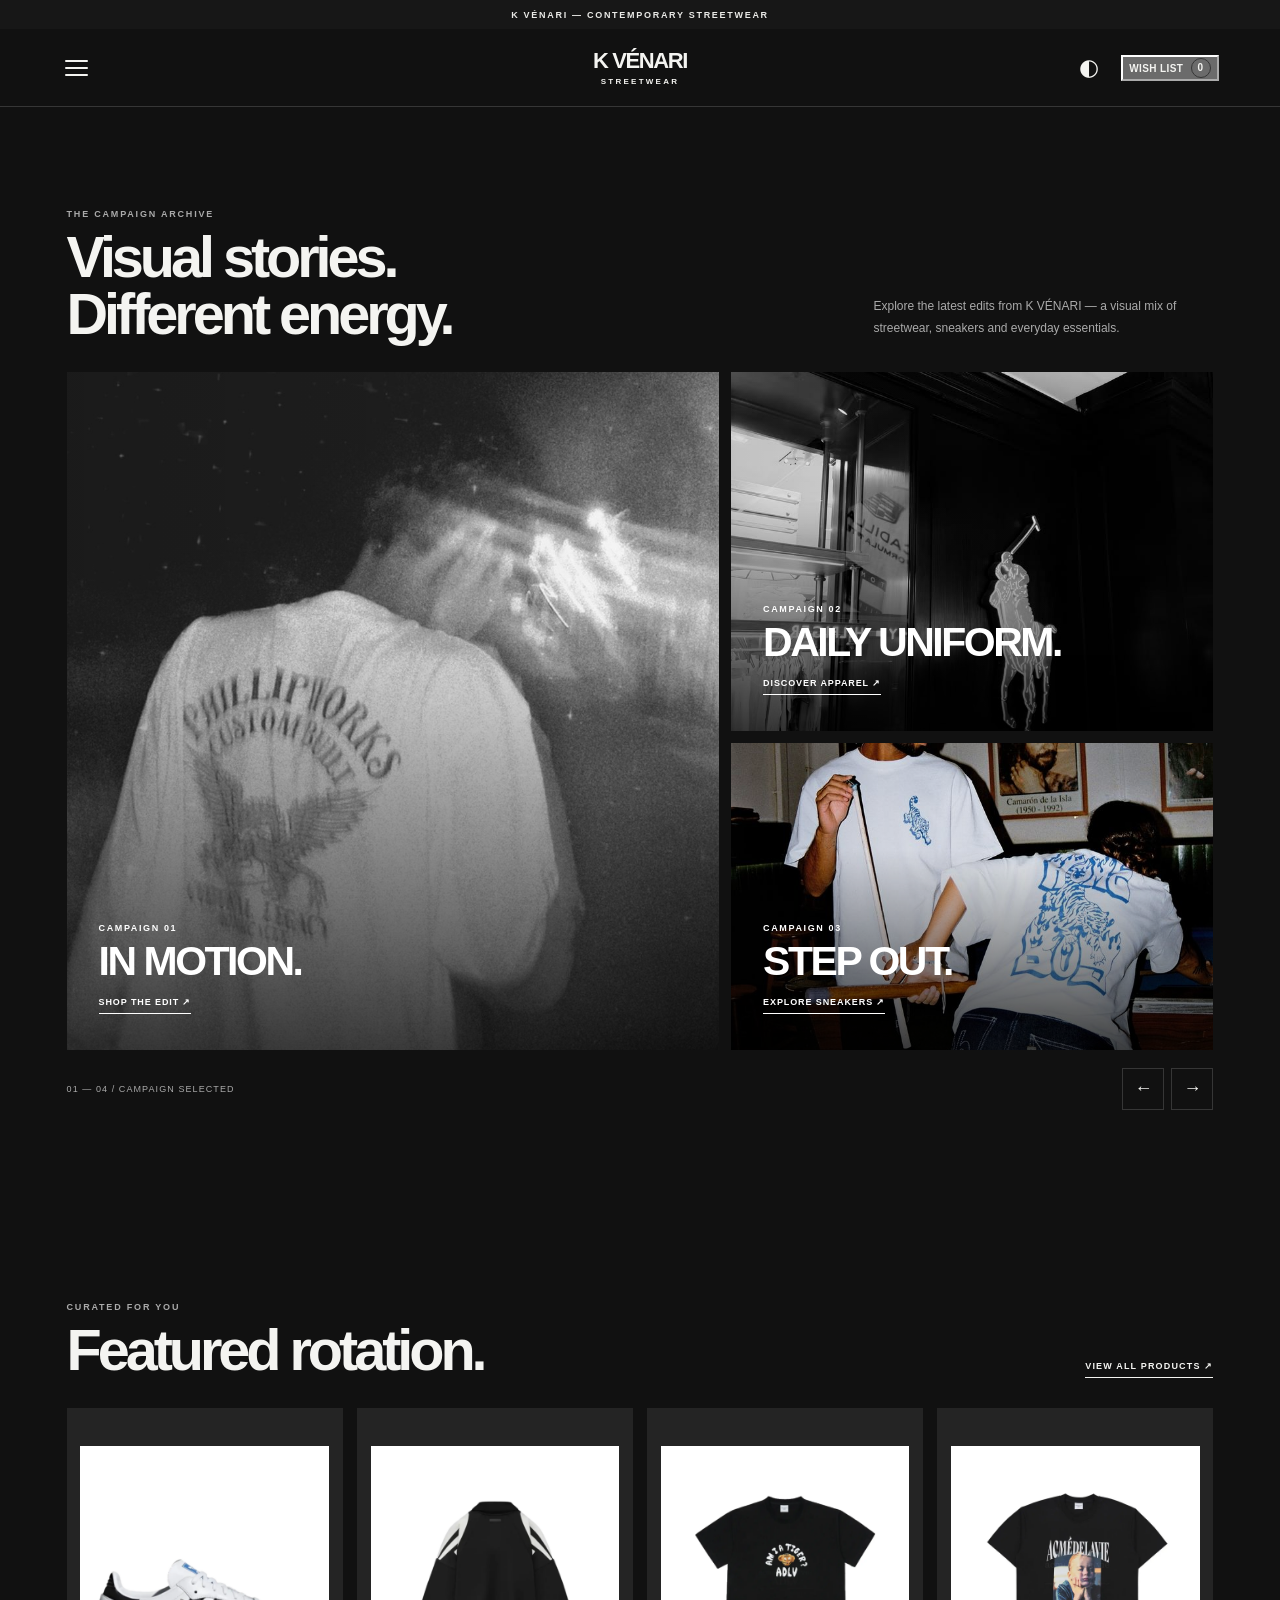
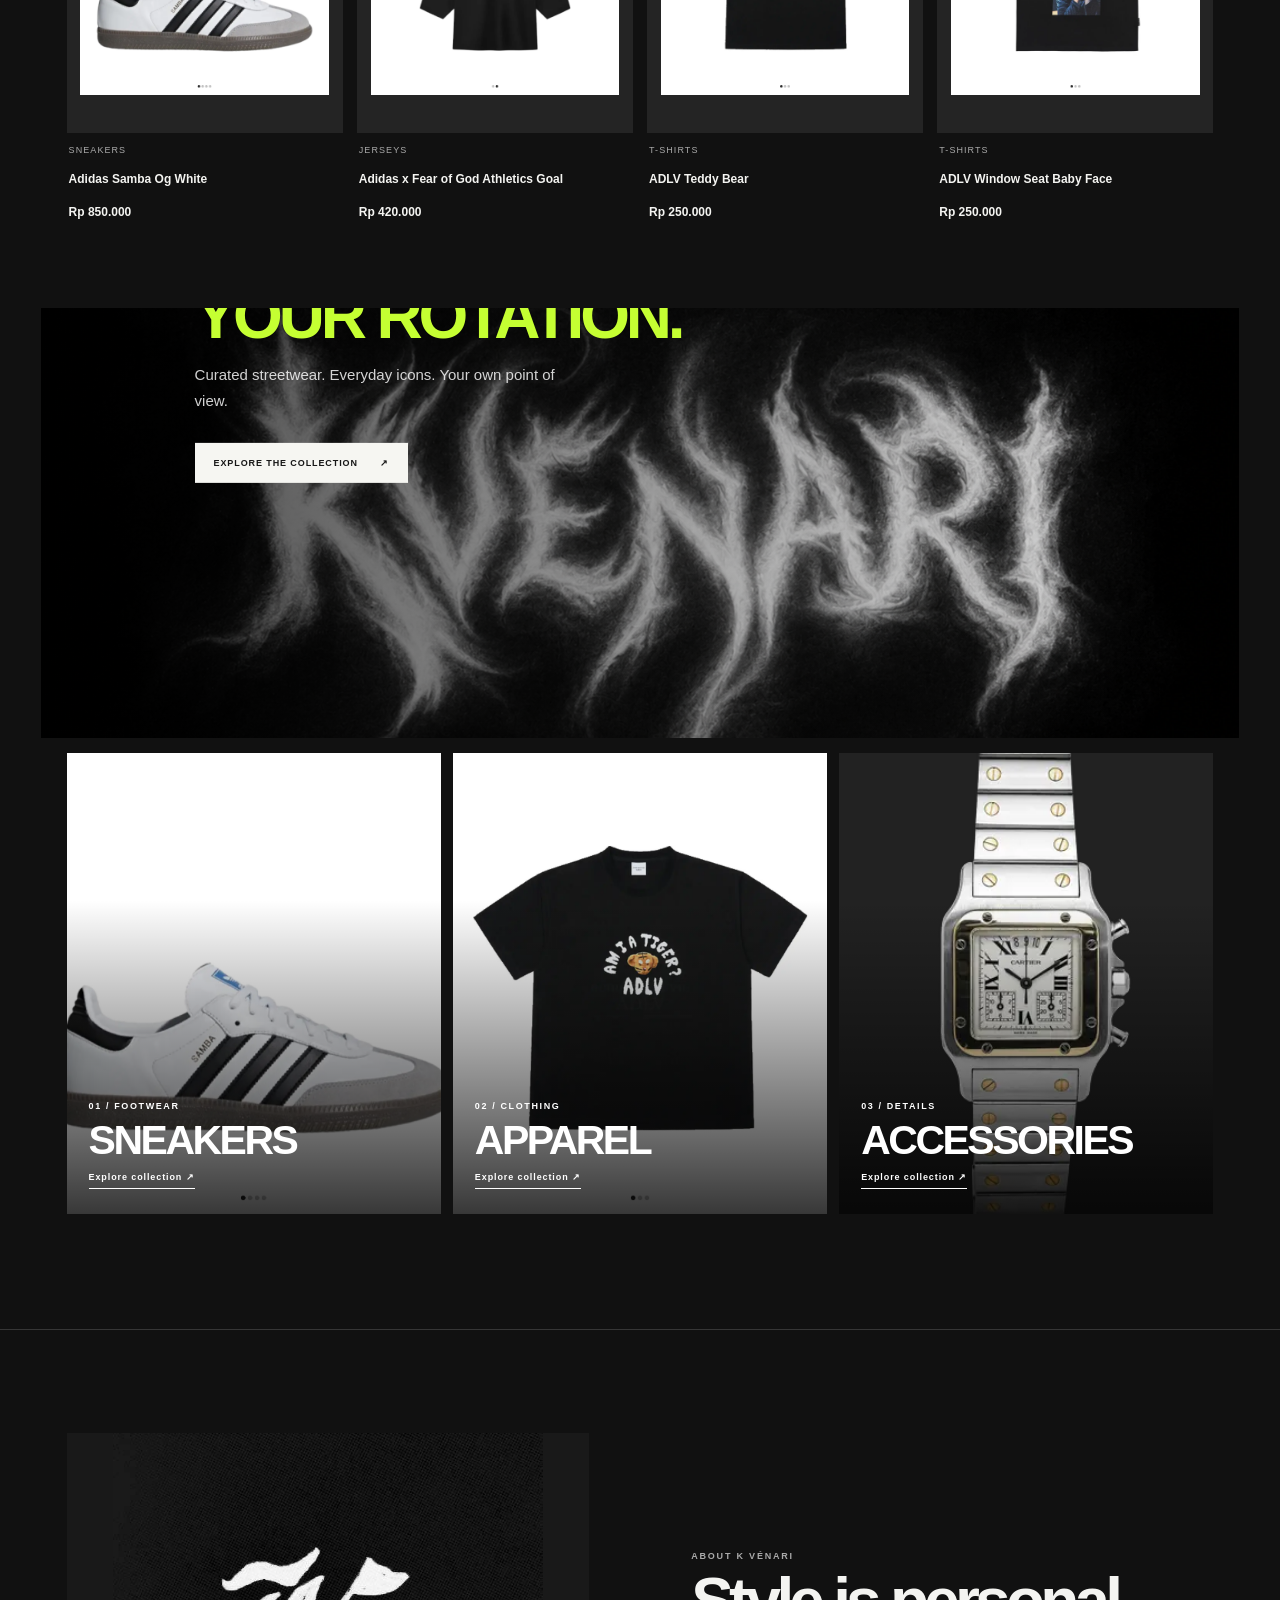
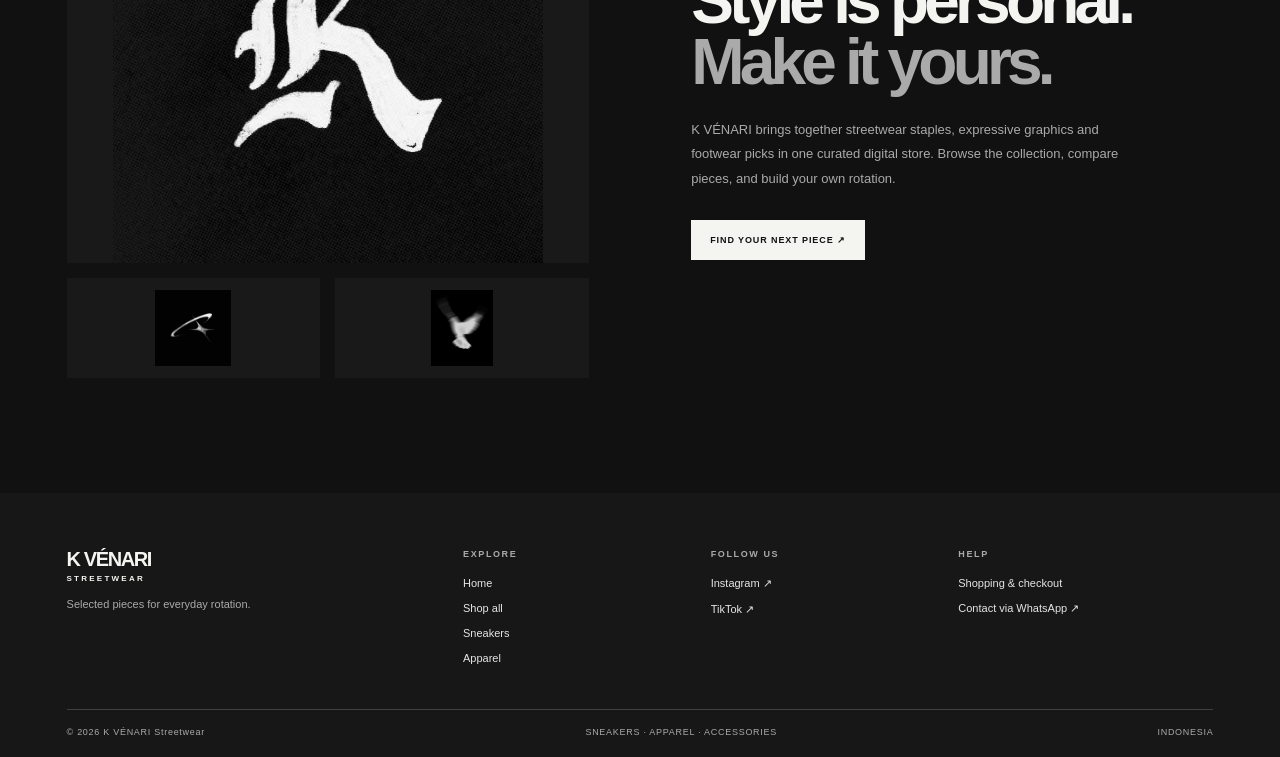
==== commit dce9c915: "Add files via upload" ====
--- a/index.html
+++ b/index.html
@@ -6,6 +6,7 @@
 <title>K VÉNARI — Streetwear</title>
 <link rel="preconnect" href="https://fonts.googleapis.com"><link rel="preconnect" href="https://fonts.gstatic.com" crossorigin>
 <link rel="stylesheet" href="style.css"><link rel="stylesheet" href="components.css"><link rel="stylesheet" href="responsive.css">
+<link rel="stylesheet" href="home-layout.css">
 <script src="products.js" defer></script><script src="app.js" defer></script><script src="cart.js" defer></script><script src="home.js" defer></script>
 </head><body><div class="announcement">K VÉNARI — CONTEMPORARY STREETWEAR</div>
 <header class="site-header">
@@ -27,19 +28,6 @@
     <a href="checkout.html">CHECKOUT <span>↗</span></a>
   </nav>
 </div><main class="home-page">
-<section class="home-hero-wide" aria-label="K VÉNARI featured campaign">
-  <img class="hero-banner" src="Banner.jpg" alt="K VÉNARI streetwear campaign banner" fetchpriority="high">
-  <div class="hero-overlay"></div>
-  <div class="hero-content">
-    <p class="eyebrow">K VÉNARI / NEW SEASON</p>
-    <h1>BUILT FOR<br><span>YOUR ROTATION.</span></h1>
-    <p>Curated streetwear. Everyday icons. Your own point of view.</p>
-    <a class="button button-light" href="shop.html">EXPLORE THE COLLECTION <span>↗</span></a>
-  </div>
-  <div class="hero-index"><span>01</span><span class="hero-index-line"></span><span>04</span></div>
-</section>
-
-<section class="brand-marquee" aria-label="Brand categories"><span>STREETWEAR</span><b>✳</b><span>DAILY ROTATION</span><b>✳</b><span>FOOTWEAR</span><b>✳</b><span>ACCESSORIES</span><b>✳</b><span>K VÉNARI</span></section>
 
 <section class="home-editorial section-wide">
   <div class="section-heading home-section-heading"><div><p class="eyebrow">THE CAMPAIGN ARCHIVE</p><h2>Visual stories.<br>Different energy.</h2></div><p class="section-note">Explore the latest edits from K VÉNARI — a visual mix of streetwear, sneakers and everyday essentials.</p></div>
@@ -57,6 +45,19 @@
   <div class="home-featured-grid" id="home-featured-grid" aria-live="polite"><p class="loading-copy">Loading selected pieces…</p></div>
 </section>
 
+<!-- BANNER PROMO SEKUNDER: tampil setelah produk unggulan, bukan sebagai hero utama -->
+<section class="home-hero-wide home-secondary-banner" aria-label="K VÉNARI seasonal banner">
+  <img class="hero-banner" src="Banner.jpg" alt="K VÉNARI streetwear campaign banner" fetchpriority="high">
+  <div class="hero-overlay"></div>
+  <div class="hero-content">
+    <p class="eyebrow">K VÉNARI / SEASONAL EDIT</p>
+    <h2>BUILT FOR<br><span>YOUR ROTATION.</span></h2>
+    <p>Curated streetwear. Everyday icons. Your own point of view.</p>
+    <a class="button button-light" href="shop.html">EXPLORE THE COLLECTION <span>↗</span></a>
+  </div>
+  <div class="hero-index"><span>01</span><span class="hero-index-line"></span><span>04</span></div>
+</section>
+
 <section class="category-tiles section-wide">
   <a class="category-tile category-tile-sneakers" href="shop.html?category=Sneakers"><img src="Adidas Samba Og White1-Sneakers.jpg" alt="Sneakers collection" loading="lazy"><span><small>01 / FOOTWEAR</small><strong>SNEAKERS</strong><em>Explore collection ↗</em></span></a>
   <a class="category-tile category-tile-apparel" href="shop.html?category=Apparel"><img src="ADLV Teddy Bear1-Tshirt.jpg" alt="Apparel collection" loading="lazy"><span><small>02 / CLOTHING</small><strong>APPAREL</strong><em>Explore collection ↗</em></span></a>
@@ -67,6 +68,9 @@
   <div class="brand-note-logo"><img src="Logo Website.jpg" alt="K VÉNARI brand logo" loading="lazy"><div class="brand-icon-row"><img src="icon1.jpg" alt="K VÉNARI symbol" loading="lazy"><img src="icon2.jpg" alt="K VÉNARI brand icon" loading="lazy"></div></div>
   <div class="brand-note-copy"><p class="eyebrow">ABOUT K VÉNARI</p><h2>Style is personal.<br><span>Make it yours.</span></h2><p>K VÉNARI brings together streetwear staples, expressive graphics and footwear picks in one curated digital store. Browse the collection, compare pieces, and build your own rotation.</p><a class="button button-dark" href="shop.html">FIND YOUR NEXT PIECE ↗</a></div>
 </section>
+
+
+
 </main><footer class="site-footer">
   <div class="footer-main">
     <div><a class="wordmark footer-wordmark" href="index.html">K VÉNARI<span>STREETWEAR</span></a><p>Selected pieces for everyday rotation.</p></div>
--- a/home-layout.css
+++ b/home-layout.css
@@ -0,0 +1,55 @@
+/* K VÉNARI — homepage layout patch */
+/* Campaign gallery remains the opening visual; ticker strip is intentionally omitted. */
+.home-page { display: flex; flex-direction: column; }
+.home-editorial { order: 1; }
+.home-featured { order: 2; }
+.home-secondary-banner {
+  order: 3;
+  position: relative;
+  min-height: clamp(250px, 34vw, 430px);
+  margin: 0 clamp(14px, 3.2vw, 48px);
+  overflow: hidden;
+  isolation: isolate;
+}
+.home-secondary-banner .hero-banner {
+  position: absolute;
+  inset: 0;
+  width: 100%;
+  height: 100%;
+  object-fit: cover;
+  object-position: center;
+}
+.home-secondary-banner .hero-overlay {
+  position: absolute;
+  inset: 0;
+  background: linear-gradient(90deg, rgba(0,0,0,.76) 0%, rgba(0,0,0,.32) 58%, rgba(0,0,0,.08) 100%);
+  z-index: -0;
+}
+.home-secondary-banner .hero-content {
+  position: relative;
+  z-index: 1;
+  max-width: 720px;
+  padding: clamp(28px, 5vw, 68px);
+}
+.home-secondary-banner .hero-content h2 {
+  margin: 10px 0 14px;
+  color: #fff;
+  font-size: clamp(30px, 5vw, 68px);
+  line-height: .96;
+  letter-spacing: -.065em;
+  font-weight: 850;
+}
+.home-secondary-banner .hero-content h2 span { color: #c5ff32; }
+.home-secondary-banner .hero-content > p:not(.eyebrow) { color: rgba(255,255,255,.82); }
+.home-secondary-banner .hero-index { display: none; }
+.category-tiles { order: 4; }
+.brand-note { order: 5; }
+@media (max-width: 700px) {
+  .home-secondary-banner {
+    min-height: 280px;
+    margin: 0 4%;
+  }
+  .home-secondary-banner .hero-content { padding: 26px 22px; }
+  .home-secondary-banner .hero-content h2 { font-size: clamp(30px, 8vw, 44px); }
+  .home-secondary-banner .hero-content .button { margin-top: 8px; }
+}
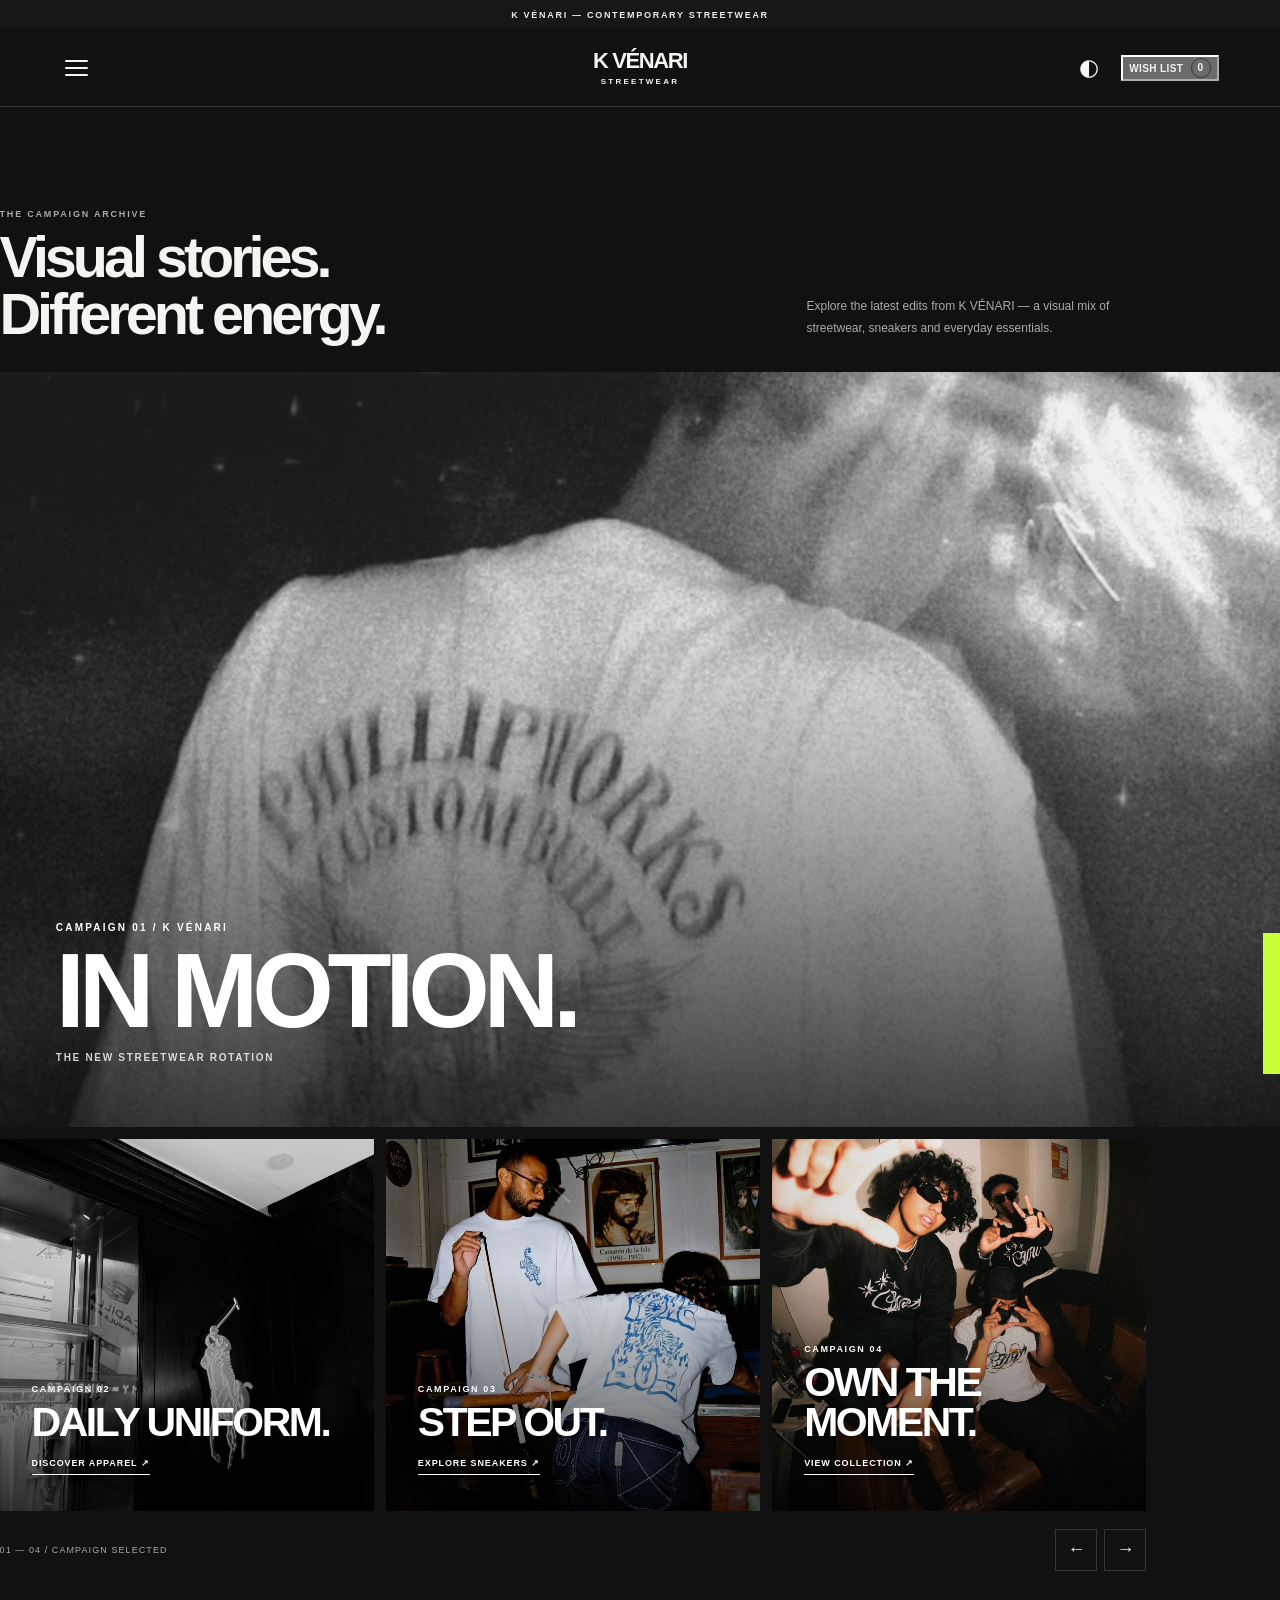
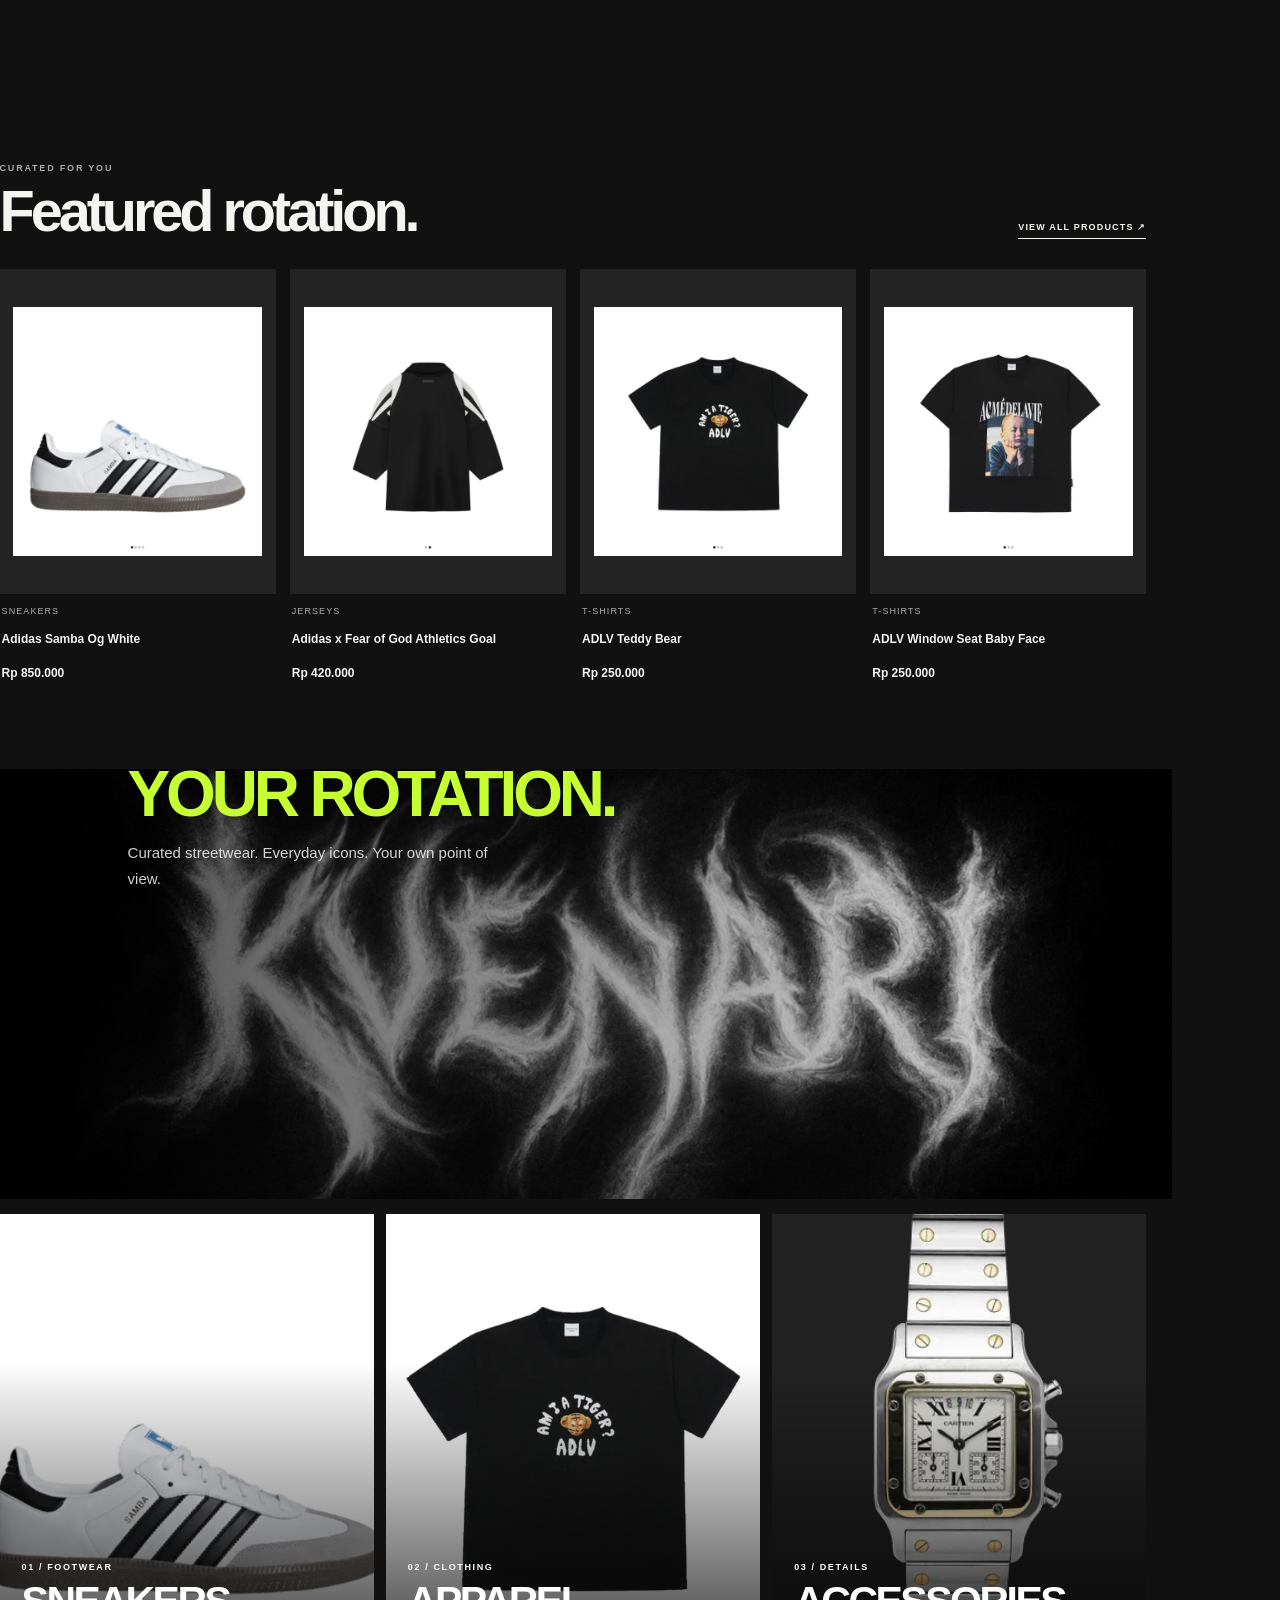
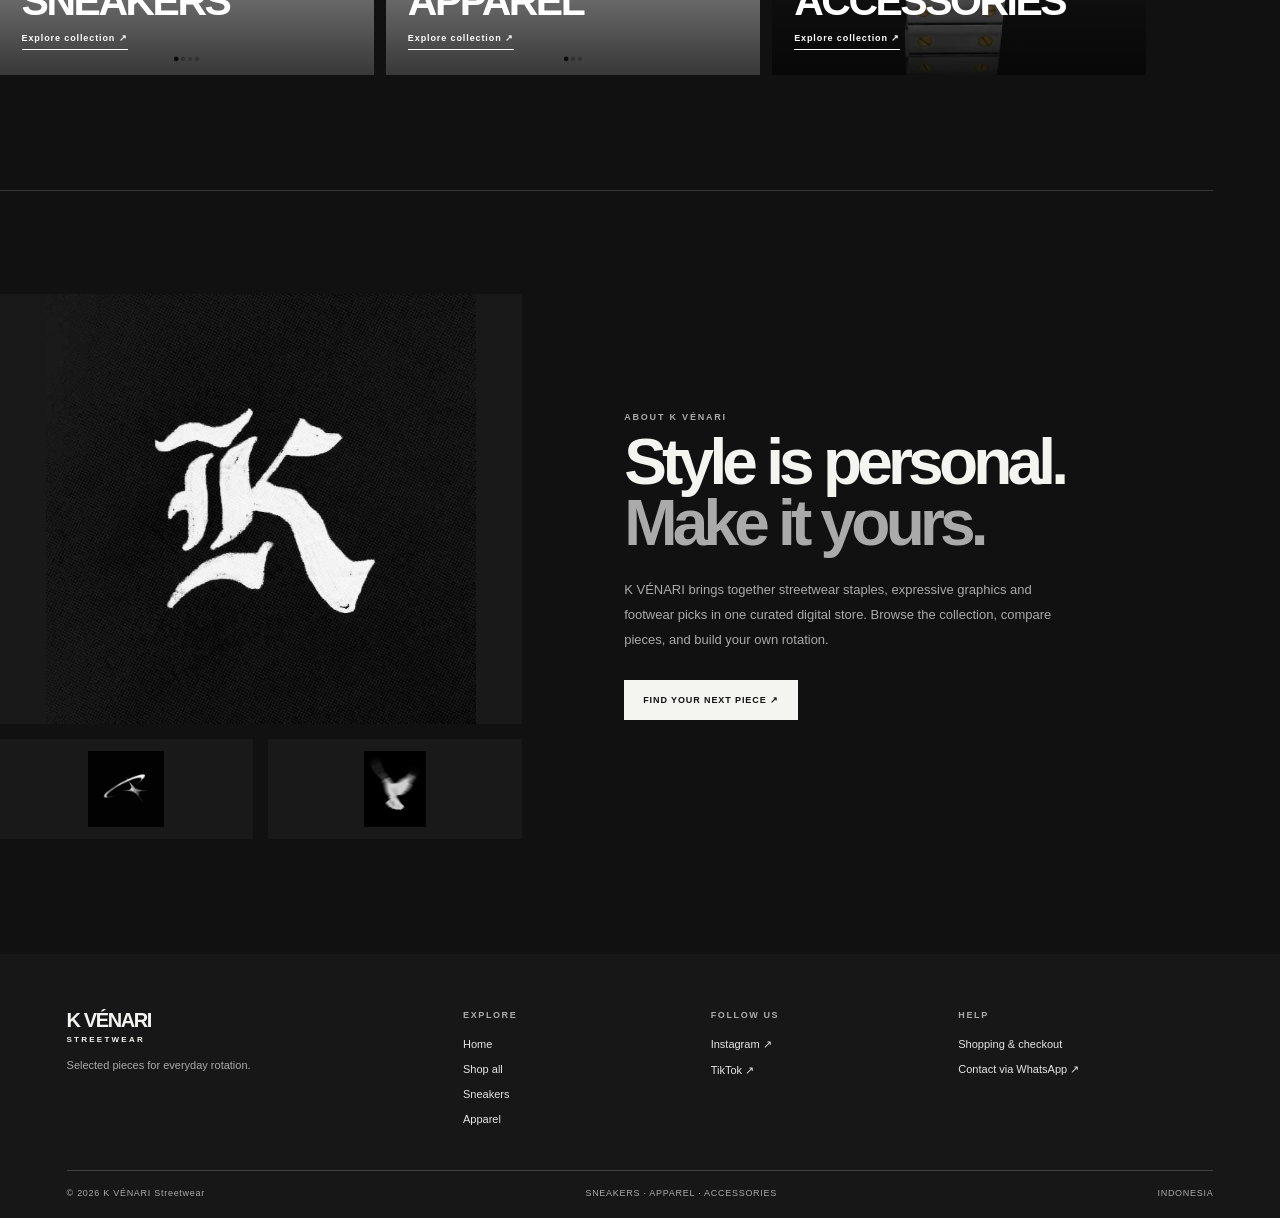
==== commit 8d1b9405: "Add files via upload" ====
--- a/index.html
+++ b/index.html
@@ -32,7 +32,7 @@
 <section class="home-editorial section-wide">
   <div class="section-heading home-section-heading"><div><p class="eyebrow">THE CAMPAIGN ARCHIVE</p><h2>Visual stories.<br>Different energy.</h2></div><p class="section-note">Explore the latest edits from K VÉNARI — a visual mix of streetwear, sneakers and everyday essentials.</p></div>
   <div class="campaign-gallery" id="campaign-gallery">
-    <a class="gallery-card gallery-card-main" href="shop.html"><img src="Campaign.jpg" alt="K VÉNARI main campaign" loading="lazy"><span class="gallery-shade"></span><span class="gallery-label"><small>CAMPAIGN 01</small><strong>IN MOTION.</strong><em>SHOP THE EDIT ↗</em></span></a>
+    <a class="gallery-card gallery-card-main" href="shop.html" aria-label="Campaign 01 — In Motion. Explore the collection"><img src="Campaign.jpg" alt="K VÉNARI main campaign — In Motion" fetchpriority="high"><span class="gallery-shade"></span><span class="gallery-label"><small>CAMPAIGN 01 / K VÉNARI</small><strong>IN MOTION.</strong><em>THE NEW STREETWEAR ROTATION</em></span><span class="campaign-explore-square">EXPLORE<br>THE COLLECTION <b>↗</b></span><span class="campaign-main-index">01 <i></i> 04</span></a>
     <a class="gallery-card gallery-card-tall" href="shop.html?category=Apparel"><img src="Campaign2.jpg" alt="K VÉNARI apparel campaign" loading="lazy"><span class="gallery-shade"></span><span class="gallery-label"><small>CAMPAIGN 02</small><strong>DAILY UNIFORM.</strong><em>DISCOVER APPAREL ↗</em></span></a>
     <a class="gallery-card gallery-card-wide" href="shop.html?category=Sneakers"><img src="Campaign 3.jpg" alt="K VÉNARI footwear campaign" loading="lazy"><span class="gallery-shade"></span><span class="gallery-label"><small>CAMPAIGN 03</small><strong>STEP OUT.</strong><em>EXPLORE SNEAKERS ↗</em></span></a>
     <a class="gallery-card gallery-card-four" href="shop.html"><img src="Campaign 4.jpg" alt="K VÉNARI streetwear editorial" loading="lazy"><span class="gallery-shade"></span><span class="gallery-label"><small>CAMPAIGN 04</small><strong>OWN THE MOMENT.</strong><em>VIEW COLLECTION ↗</em></span></a>
@@ -53,7 +53,6 @@
     <p class="eyebrow">K VÉNARI / SEASONAL EDIT</p>
     <h2>BUILT FOR<br><span>YOUR ROTATION.</span></h2>
     <p>Curated streetwear. Everyday icons. Your own point of view.</p>
-    <a class="button button-light" href="shop.html">EXPLORE THE COLLECTION <span>↗</span></a>
   </div>
   <div class="hero-index"><span>01</span><span class="hero-index-line"></span><span>04</span></div>
 </section>
--- a/home-layout.css
+++ b/home-layout.css
@@ -53,3 +53,124 @@
   .home-secondary-banner .hero-content h2 { font-size: clamp(30px, 8vw, 44px); }
   .home-secondary-banner .hero-content .button { margin-top: 8px; }
 }
+
+
+/* K VÉNARI campaign 01 expansion + square collection CTA */
+.home-editorial .campaign-gallery {
+  grid-template-columns: repeat(3, minmax(0, 1fr));
+  grid-template-rows: auto auto;
+  gap: 12px;
+}
+.home-editorial .gallery-card-main {
+  grid-column: 1 / -1;
+  grid-row: auto;
+  min-height: clamp(410px, 59vw, 760px);
+  aspect-ratio: 16 / 8.3;
+}
+.home-editorial .gallery-card-main > img {
+  object-position: center 48%;
+}
+.home-editorial .gallery-card-main .gallery-label {
+  left: clamp(22px, 4.4vw, 70px);
+  bottom: clamp(28px, 5vw, 70px);
+  right: 180px;
+  gap: 12px;
+}
+.home-editorial .gallery-card-main .gallery-label small {
+  font-size: 10px;
+  letter-spacing: .22em;
+}
+.home-editorial .gallery-card-main .gallery-label strong {
+  font-size: clamp(42px, 8.2vw, 112px);
+  line-height: .88;
+}
+.home-editorial .gallery-card-main .gallery-label em {
+  border: 0;
+  padding: 0;
+  margin-top: 3px;
+  opacity: .8;
+  font-size: 10px;
+  letter-spacing: .17em;
+}
+.campaign-explore-square {
+  position: absolute;
+  right: clamp(20px, 4vw, 62px);
+  bottom: clamp(24px, 4.2vw, 58px);
+  width: clamp(104px, 11vw, 146px);
+  aspect-ratio: 1 / 1;
+  display: flex;
+  flex-direction: column;
+  justify-content: space-between;
+  align-items: flex-start;
+  padding: clamp(12px, 1.5vw, 20px);
+  background: #c9ff38;
+  color: #111;
+  font-size: clamp(9px, .85vw, 11px);
+  font-weight: 850;
+  line-height: 1.35;
+  letter-spacing: .04em;
+  transition: background .25s, color .25s, transform .25s;
+  z-index: 2;
+}
+.campaign-explore-square b {
+  align-self: flex-end;
+  font-size: 24px;
+  line-height: 1;
+  font-weight: 500;
+}
+.gallery-card-main:hover .campaign-explore-square,
+.gallery-card-main:focus-visible .campaign-explore-square {
+  background: #fff;
+  transform: translateY(-4px);
+}
+.campaign-main-index {
+  position: absolute;
+  right: clamp(20px, 4vw, 62px);
+  top: 24px;
+  display: flex;
+  align-items: center;
+  gap: 10px;
+  color: #fff;
+  font-size: 10px;
+  letter-spacing: .14em;
+}
+.campaign-main-index i { width: 42px; height: 1px; background: rgba(255,255,255,.7); }
+.home-editorial .gallery-card-tall,
+.home-editorial .gallery-card-wide,
+.home-editorial .gallery-card-four {
+  display: block;
+  grid-column: auto;
+  grid-row: auto;
+  min-height: clamp(220px, 29vw, 390px);
+}
+@media (max-width: 700px) {
+  .home-editorial .campaign-gallery { grid-template-columns: repeat(2, minmax(0, 1fr)); gap: 8px; }
+  .home-editorial .gallery-card-main {
+    grid-column: 1 / -1;
+    min-height: 440px;
+    aspect-ratio: auto;
+  }
+  .home-editorial .gallery-card-main .gallery-label {
+    left: 20px;
+    bottom: 128px;
+    right: 18px;
+    gap: 9px;
+  }
+  .home-editorial .gallery-card-main .gallery-label strong { font-size: clamp(43px, 12vw, 72px); }
+  .home-editorial .gallery-card-main .gallery-label em { font-size: 8px; }
+  .campaign-explore-square {
+    width: 94px;
+    right: 18px;
+    bottom: 18px;
+    padding: 12px;
+    font-size: 9px;
+  }
+  .campaign-explore-square b { font-size: 21px; }
+  .campaign-main-index { top: 18px; right: 18px; }
+  .home-editorial .gallery-card-tall,
+  .home-editorial .gallery-card-wide,
+  .home-editorial .gallery-card-four { min-height: 220px; }
+}
+@media (prefers-reduced-motion: reduce) {
+  .campaign-explore-square { transition: none; }
+}
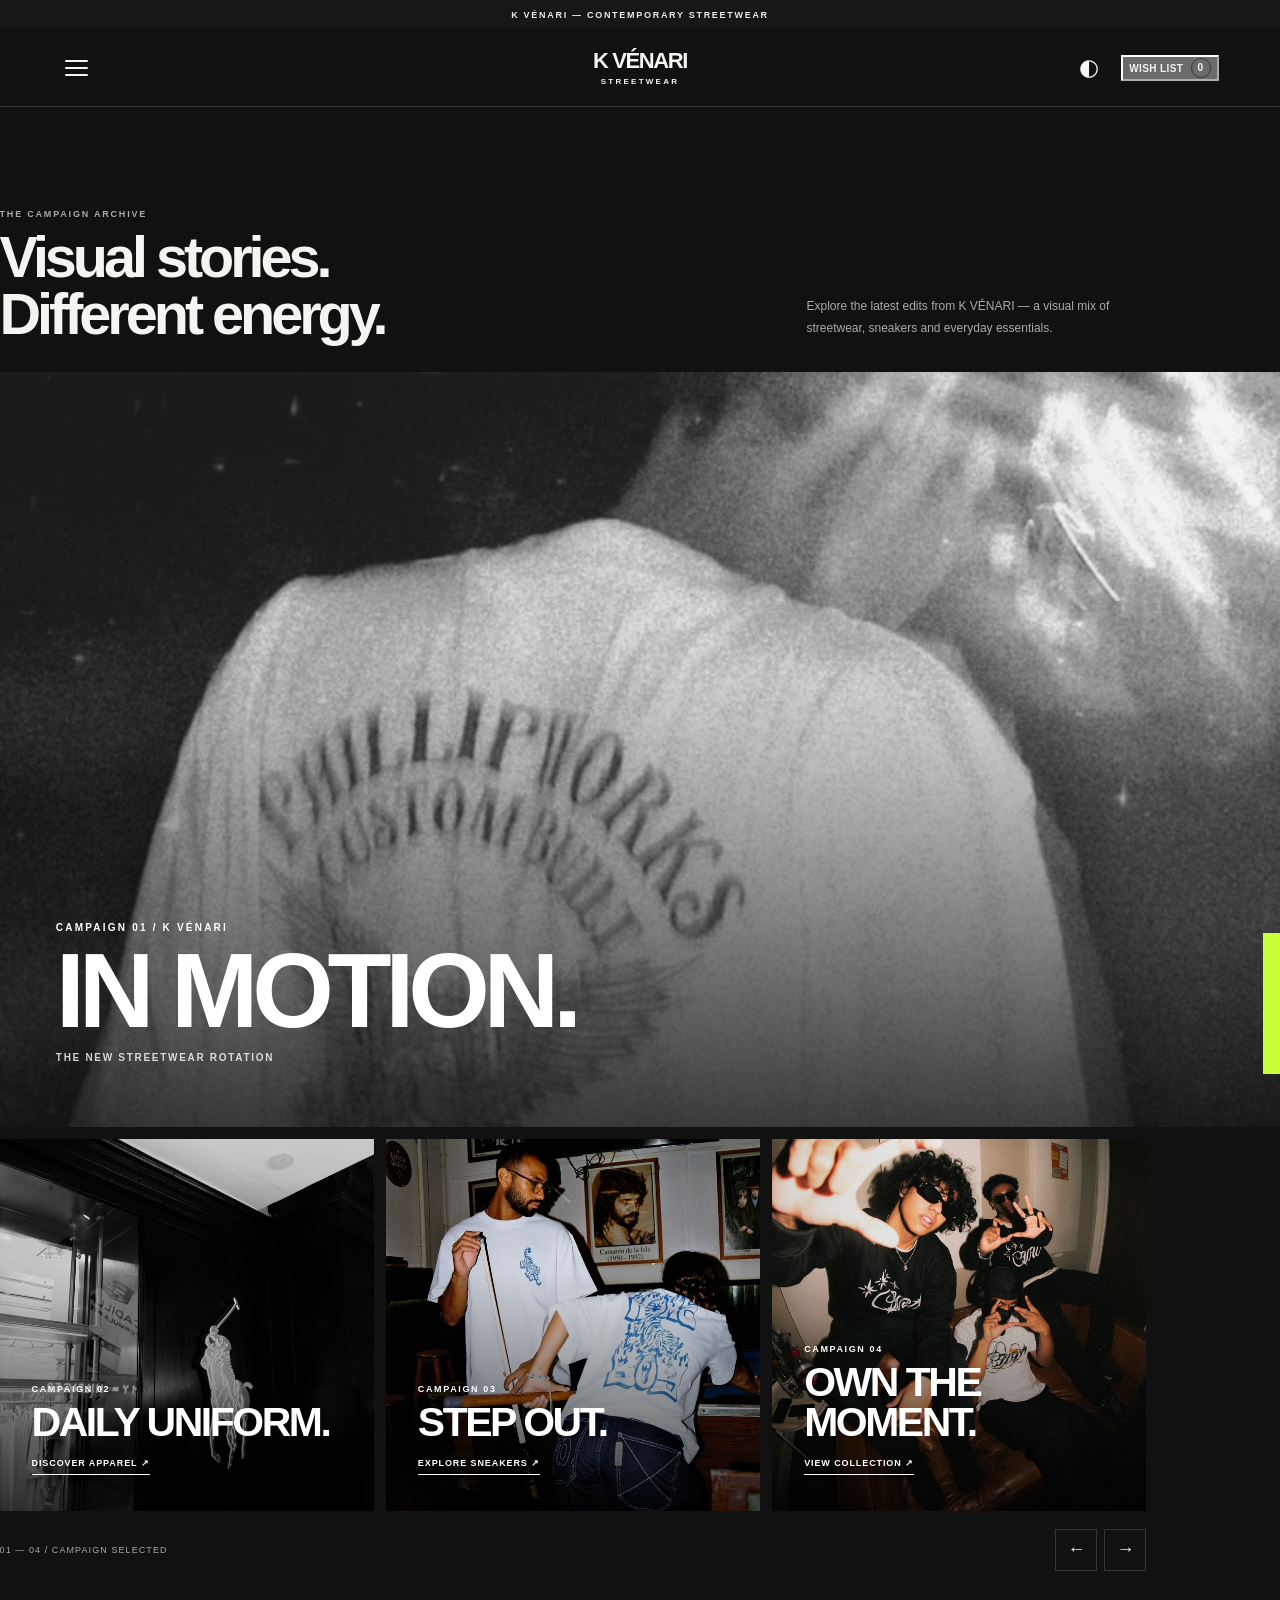
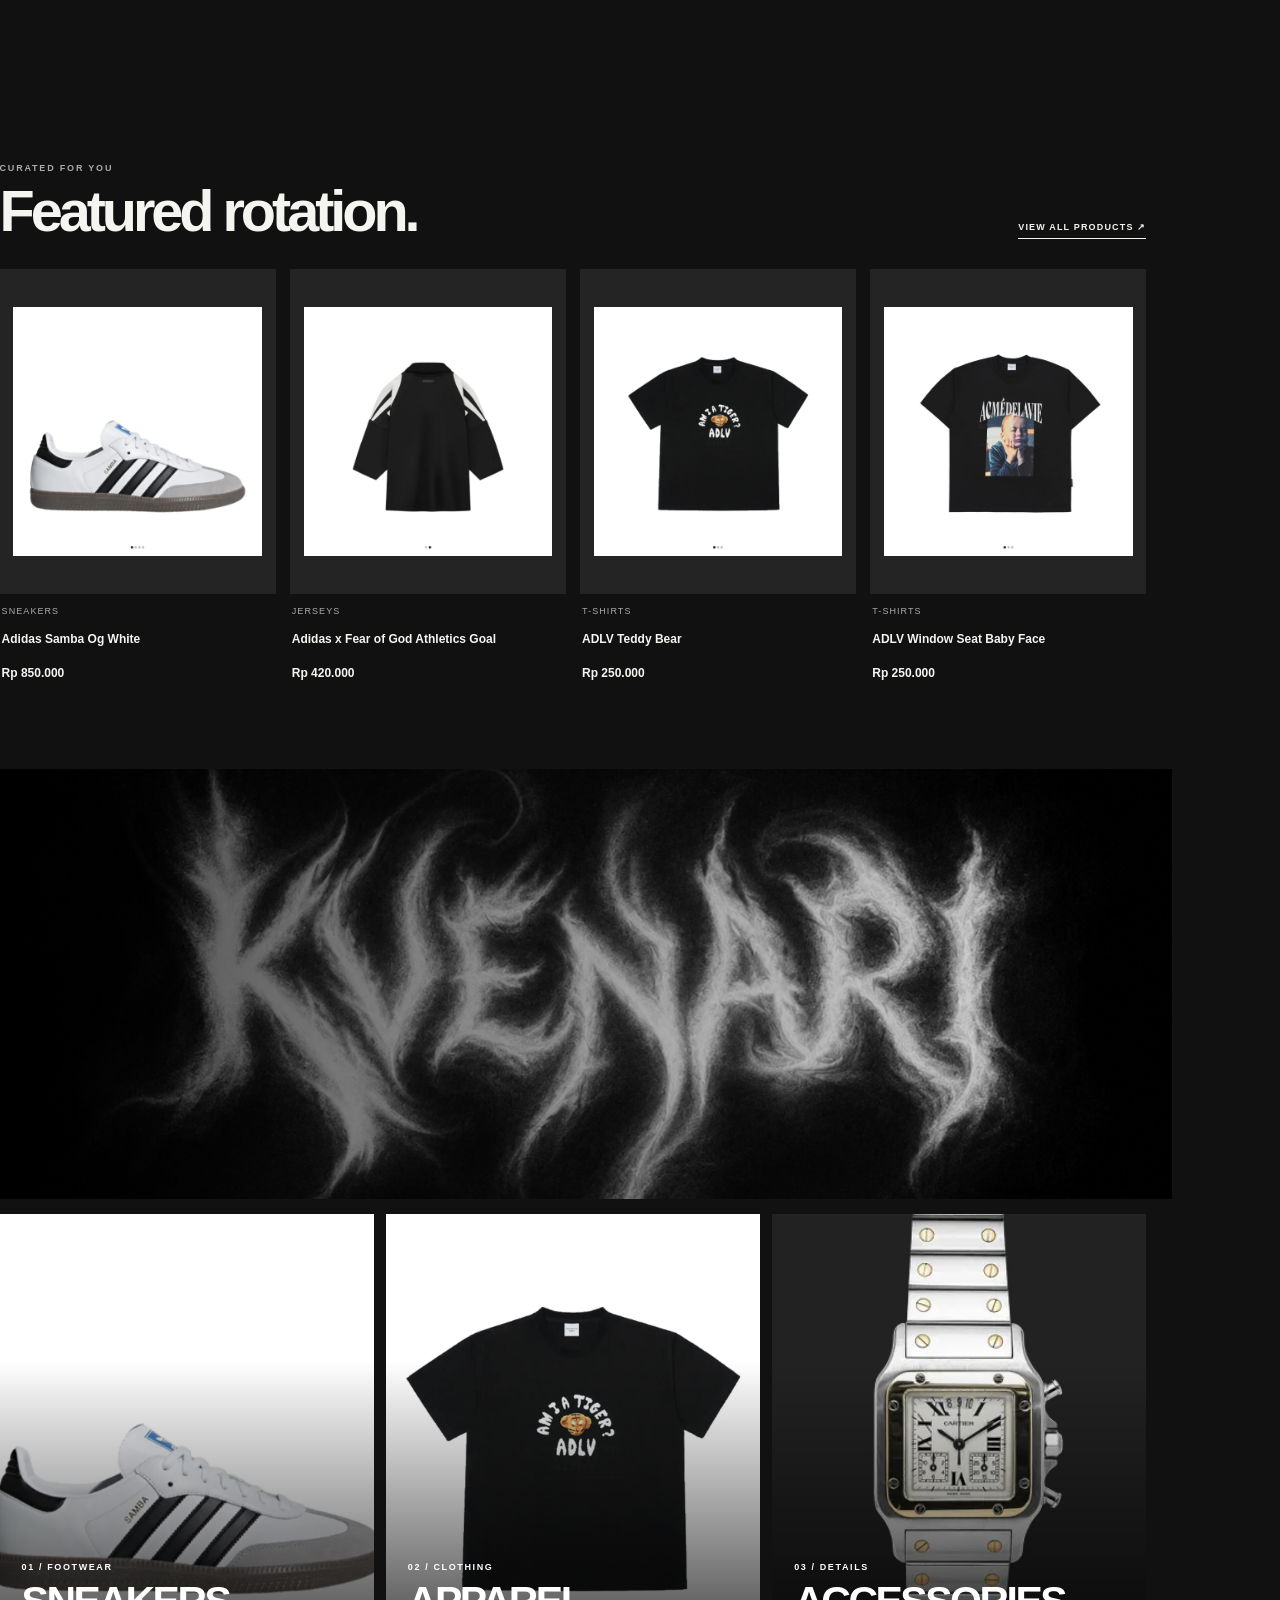
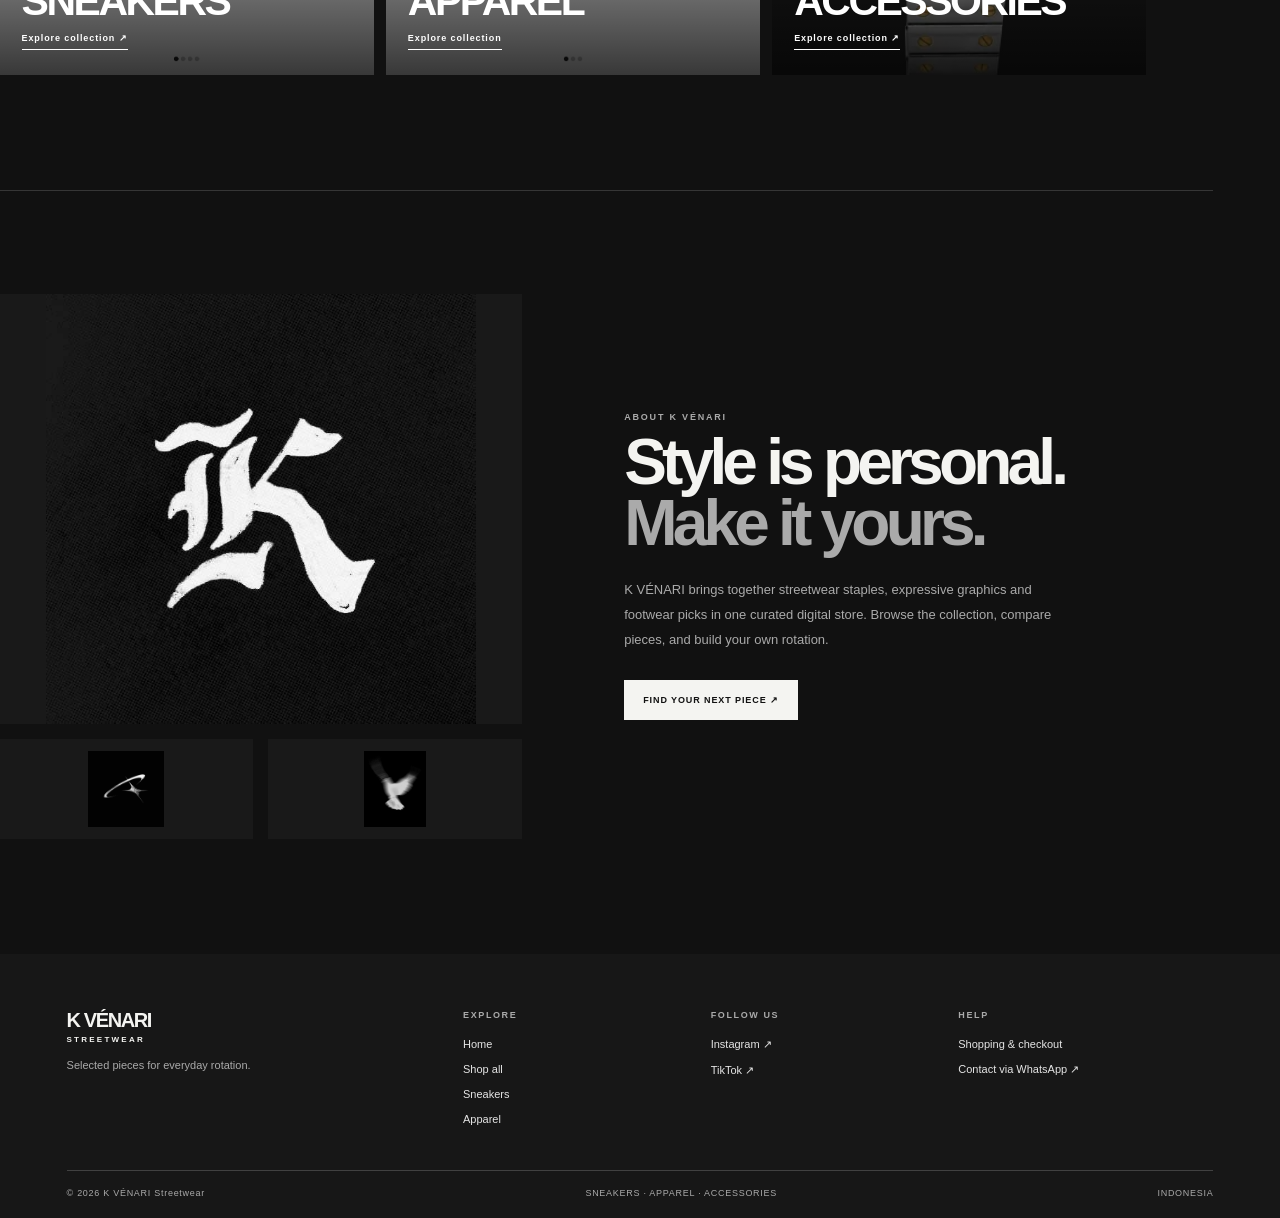
==== commit c3f86a21: "Update index.html" ====
--- a/index.html
+++ b/index.html
@@ -45,21 +45,21 @@
   <div class="home-featured-grid" id="home-featured-grid" aria-live="polite"><p class="loading-copy">Loading selected pieces…</p></div>
 </section>
 
-<!-- BANNER PROMO SEKUNDER: tampil setelah produk unggulan, bukan sebagai hero utama -->
+
 <section class="home-hero-wide home-secondary-banner" aria-label="K VÉNARI seasonal banner">
   <img class="hero-banner" src="Banner.jpg" alt="K VÉNARI streetwear campaign banner" fetchpriority="high">
   <div class="hero-overlay"></div>
   <div class="hero-content">
-    <p class="eyebrow">K VÉNARI / SEASONAL EDIT</p>
-    <h2>BUILT FOR<br><span>YOUR ROTATION.</span></h2>
-    <p>Curated streetwear. Everyday icons. Your own point of view.</p>
+    <p class="eyebrow"></p>
+    <h2><br><span></span></h2>
+    <p></p>
   </div>
   <div class="hero-index"><span>01</span><span class="hero-index-line"></span><span>04</span></div>
 </section>
 
 <section class="category-tiles section-wide">
   <a class="category-tile category-tile-sneakers" href="shop.html?category=Sneakers"><img src="Adidas Samba Og White1-Sneakers.jpg" alt="Sneakers collection" loading="lazy"><span><small>01 / FOOTWEAR</small><strong>SNEAKERS</strong><em>Explore collection ↗</em></span></a>
-  <a class="category-tile category-tile-apparel" href="shop.html?category=Apparel"><img src="ADLV Teddy Bear1-Tshirt.jpg" alt="Apparel collection" loading="lazy"><span><small>02 / CLOTHING</small><strong>APPAREL</strong><em>Explore collection ↗</em></span></a>
+  <a class="category-tile category-tile-apparel" href="shop.html?category=Apparel"><img src="ADLV Teddy Bear1-Tshirt.jpg" alt="Apparel collection" loading="lazy"><span><small>02 / CLOTHING</small><strong>APPAREL</strong><em>Explore collection</em></span></a>
   <a class="category-tile category-tile-accessories" href="shop.html?category=Watches"><img src="Cartier Santos Galbee Chronoflex-watches.jpg" alt="Watches and accessories collection" loading="lazy"><span><small>03 / DETAILS</small><strong>ACCESSORIES</strong><em>Explore collection ↗</em></span></a>
 </section>
 
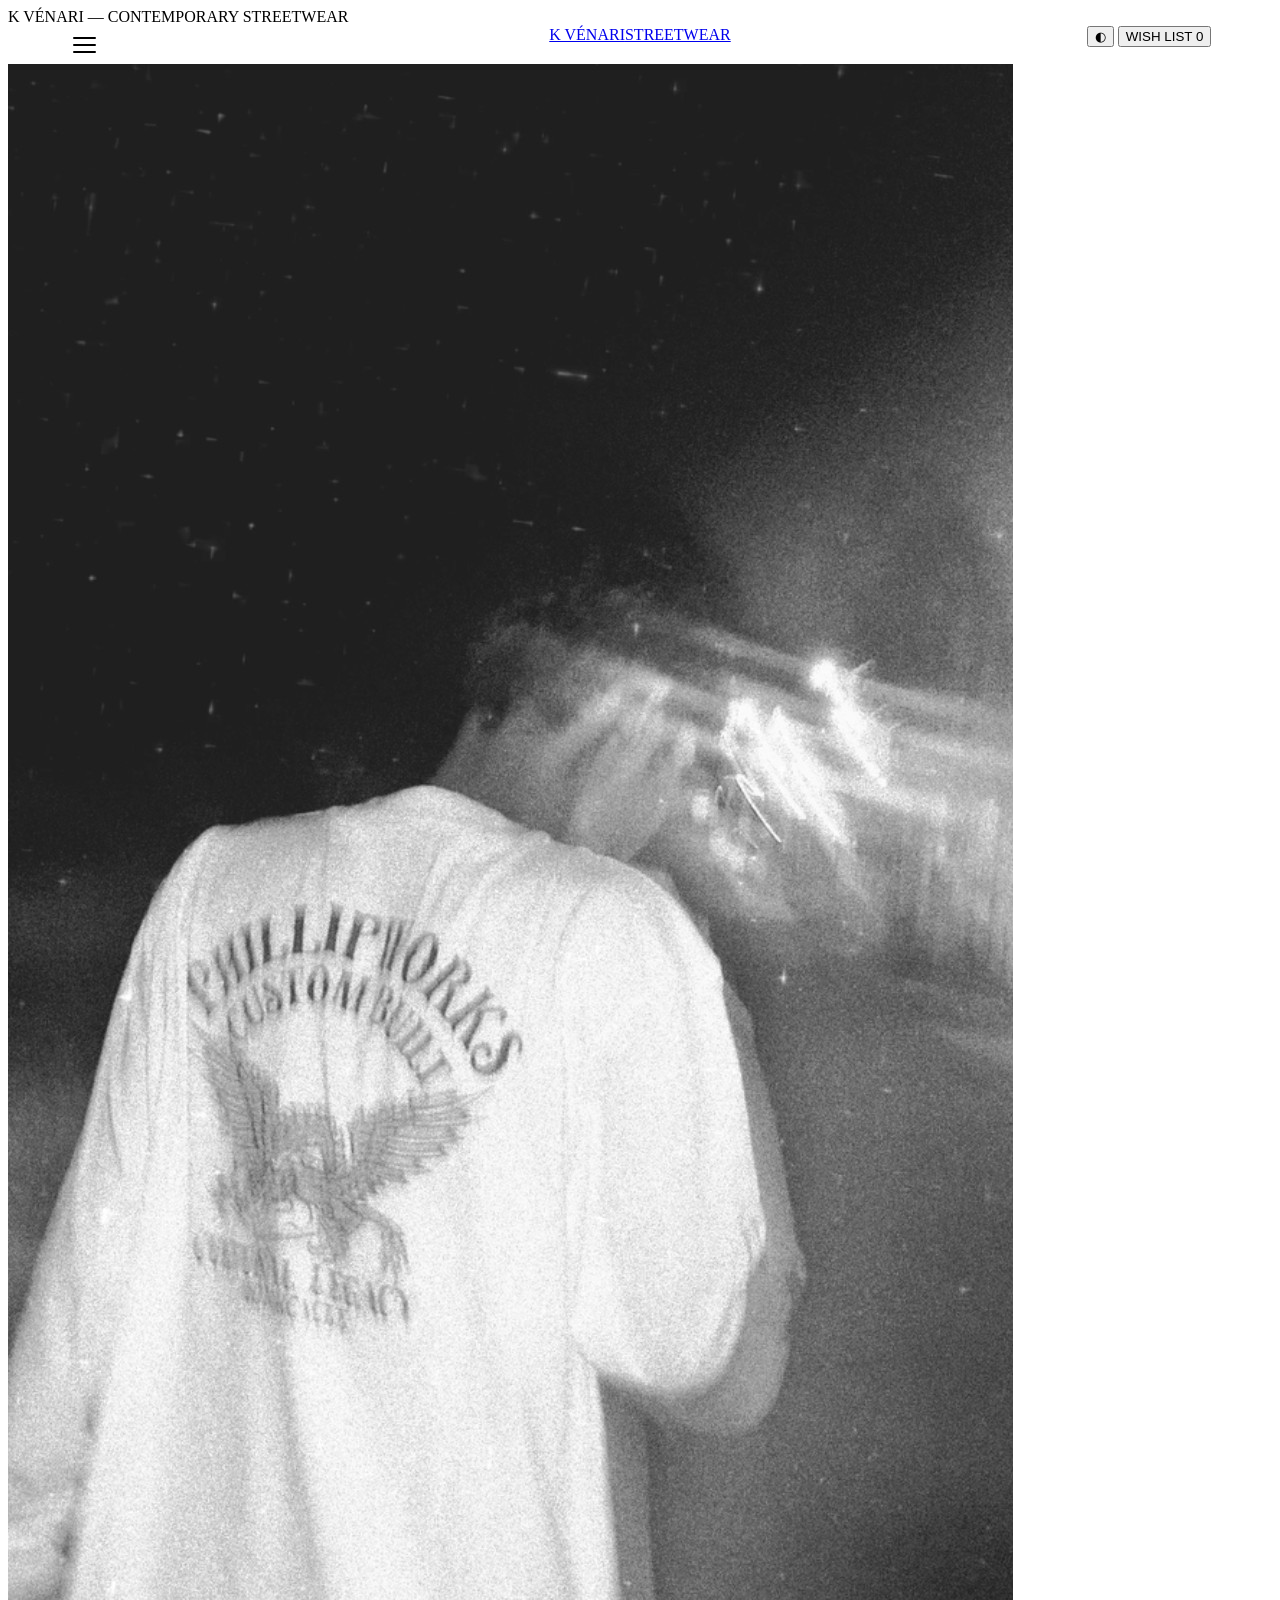
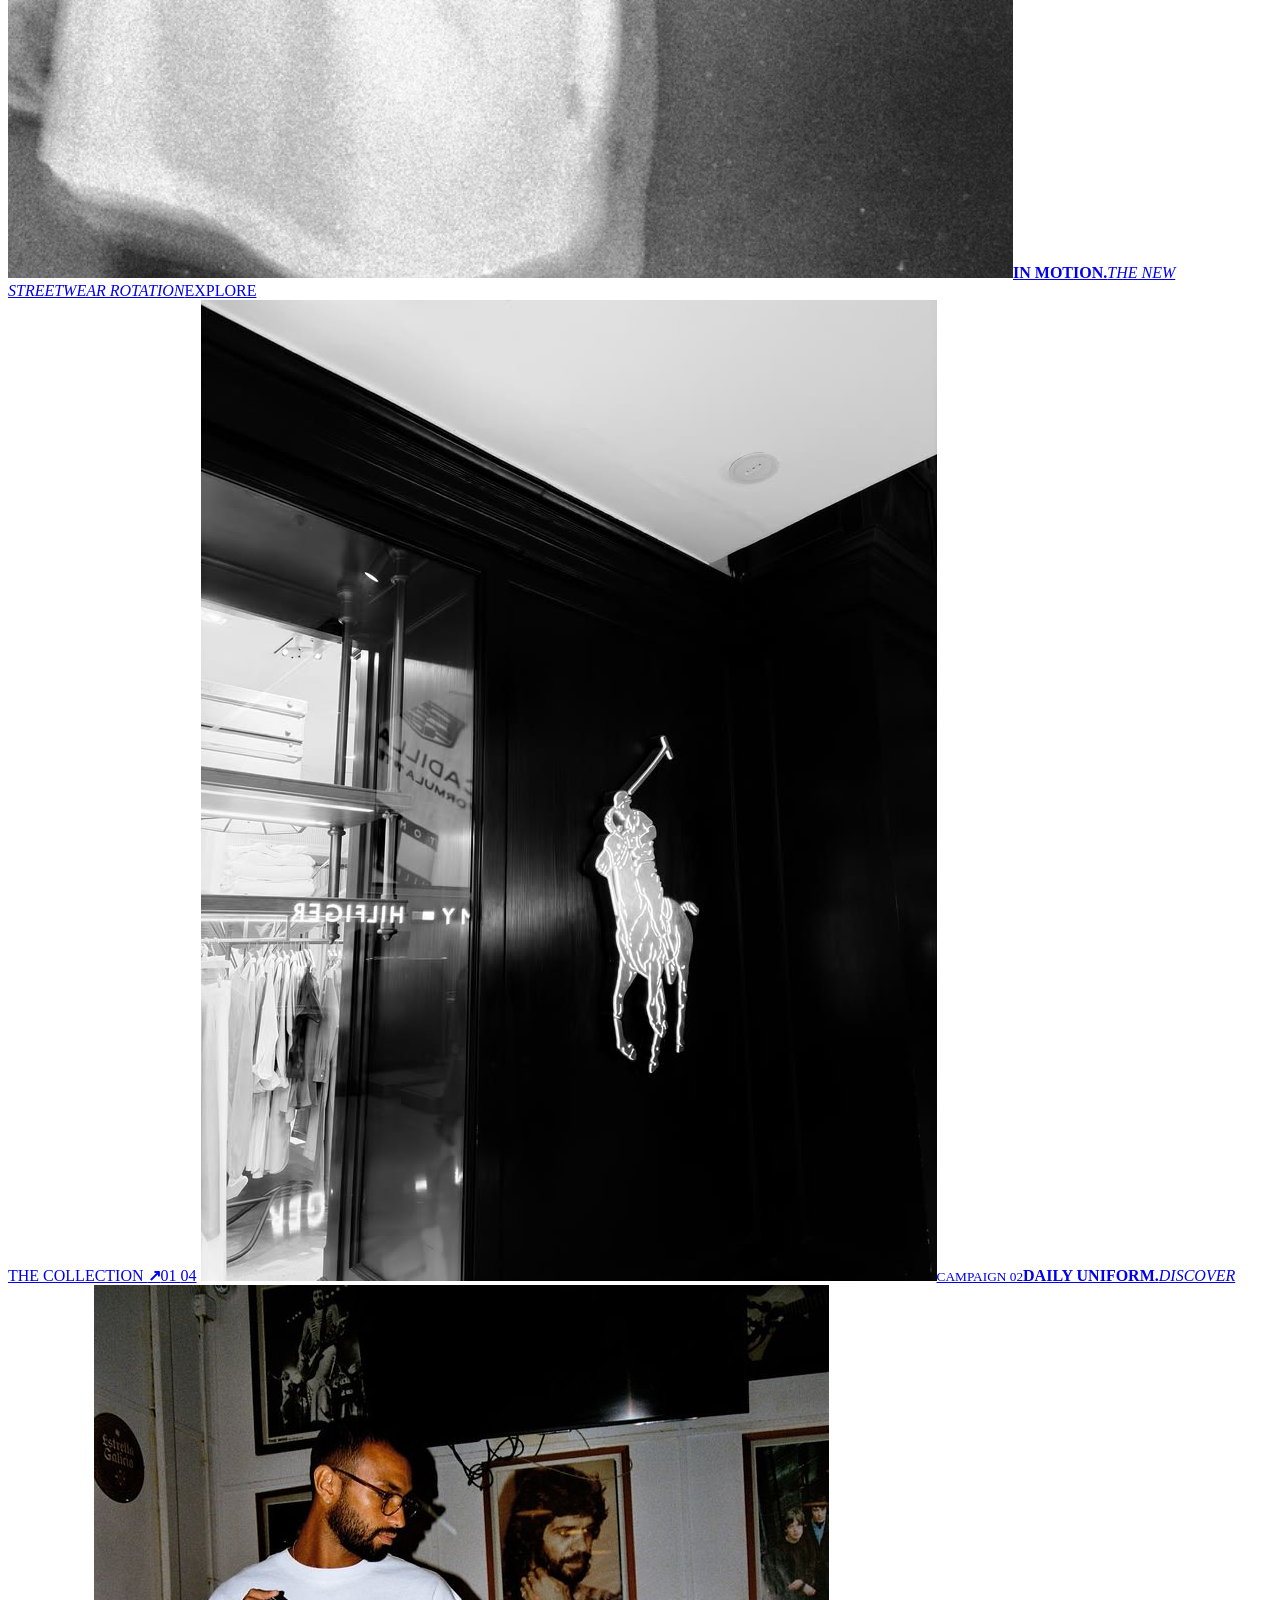
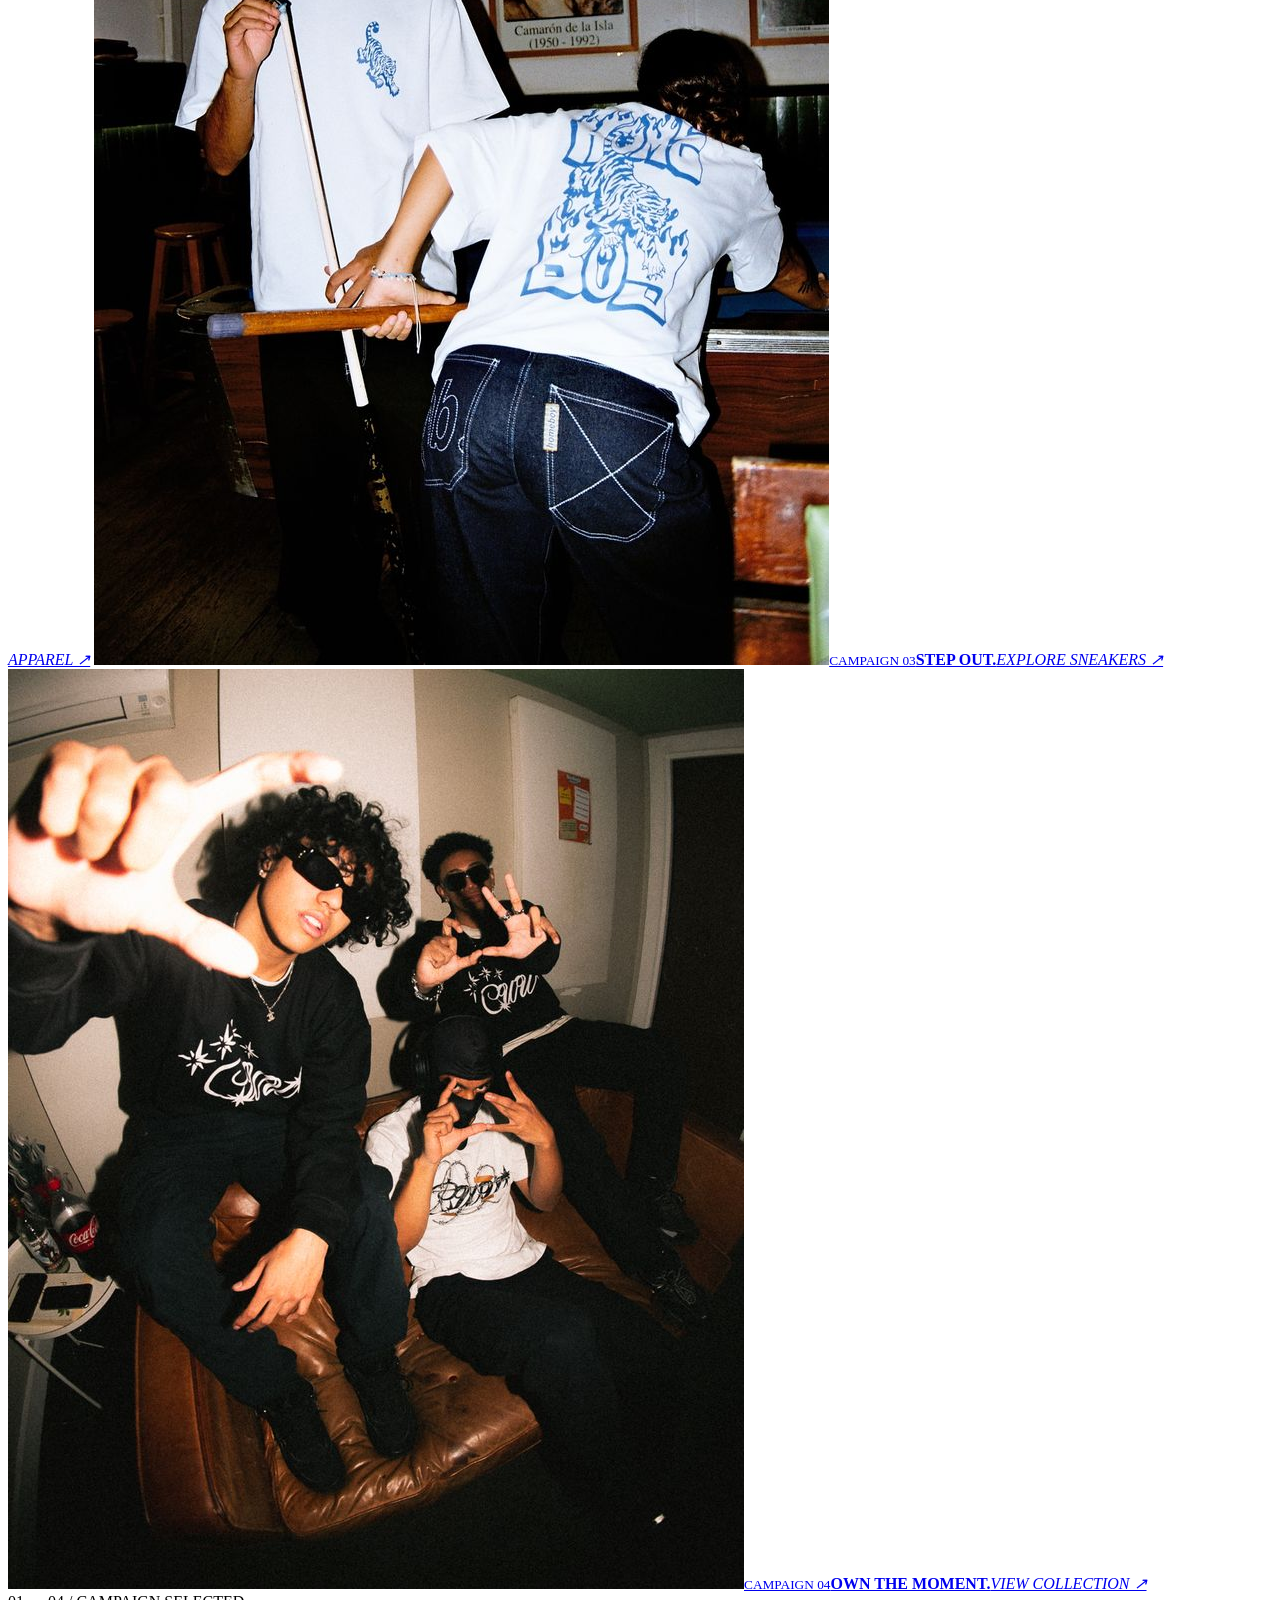
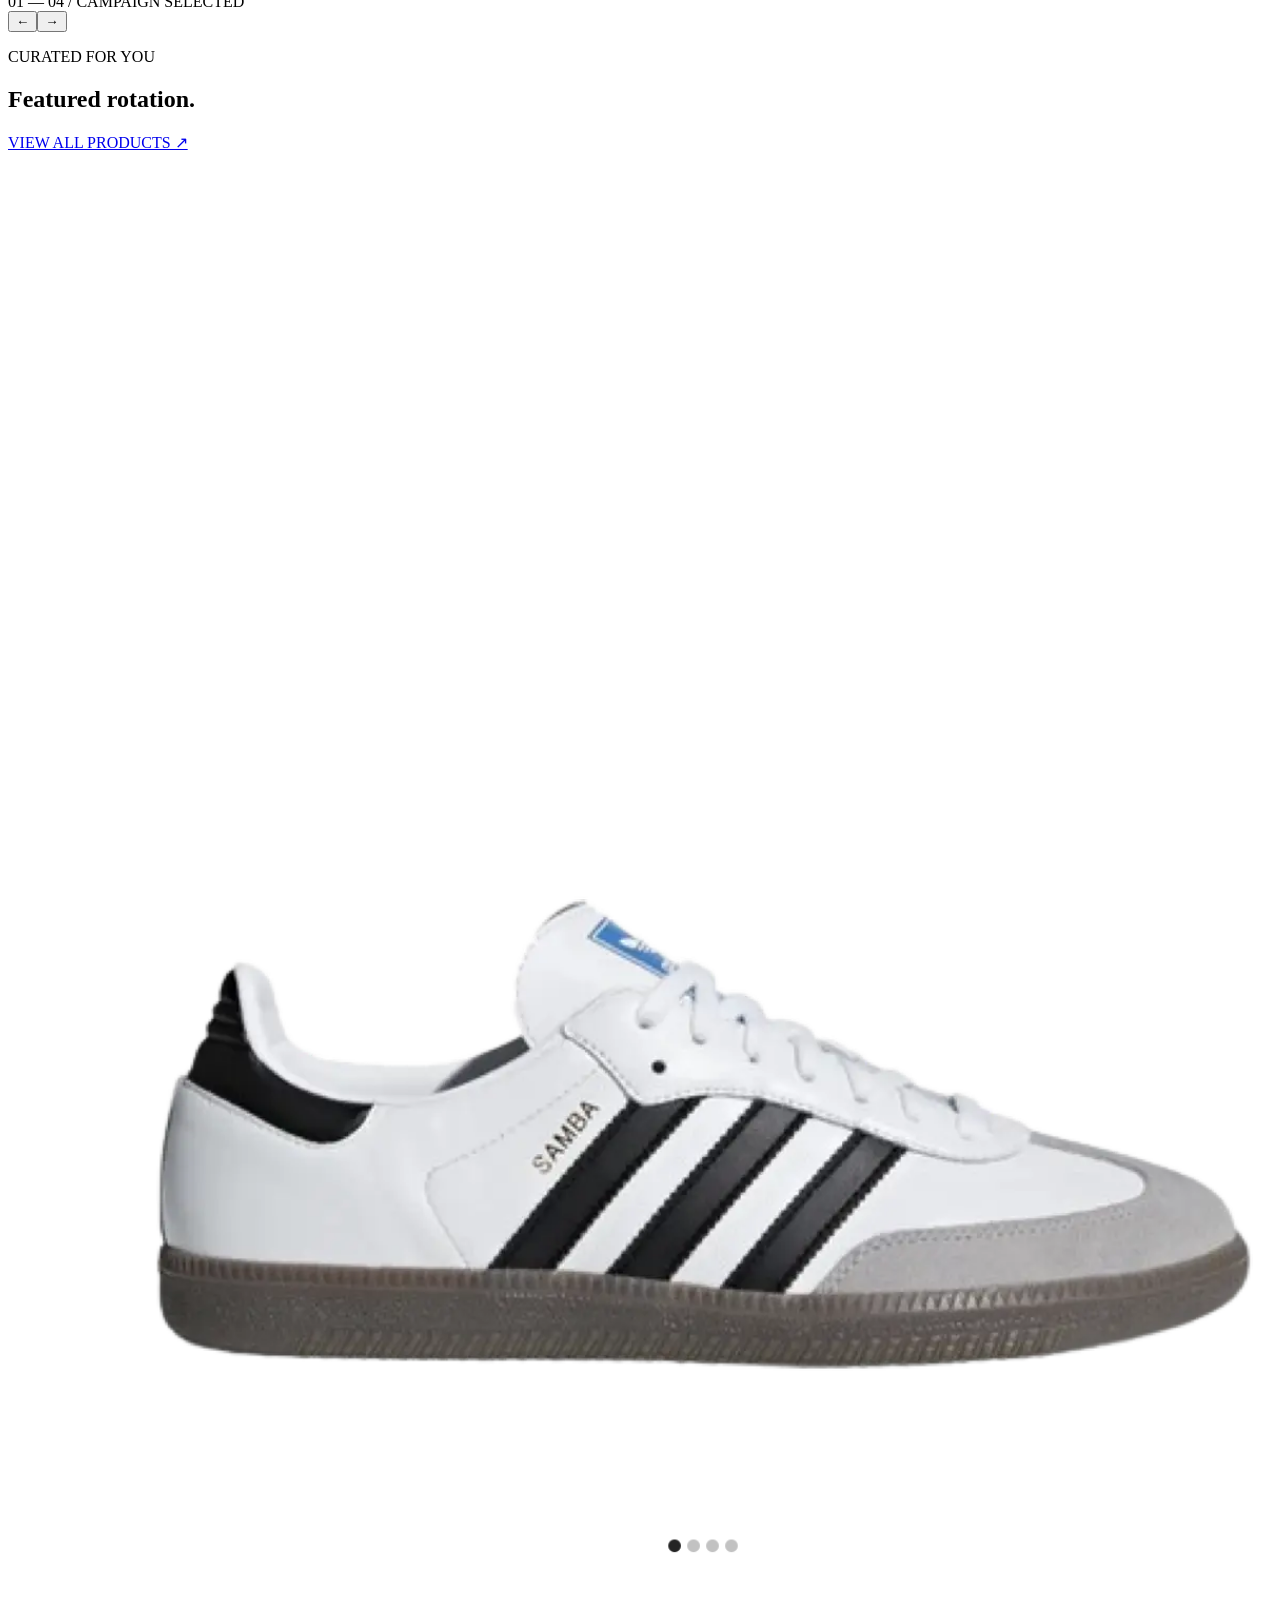
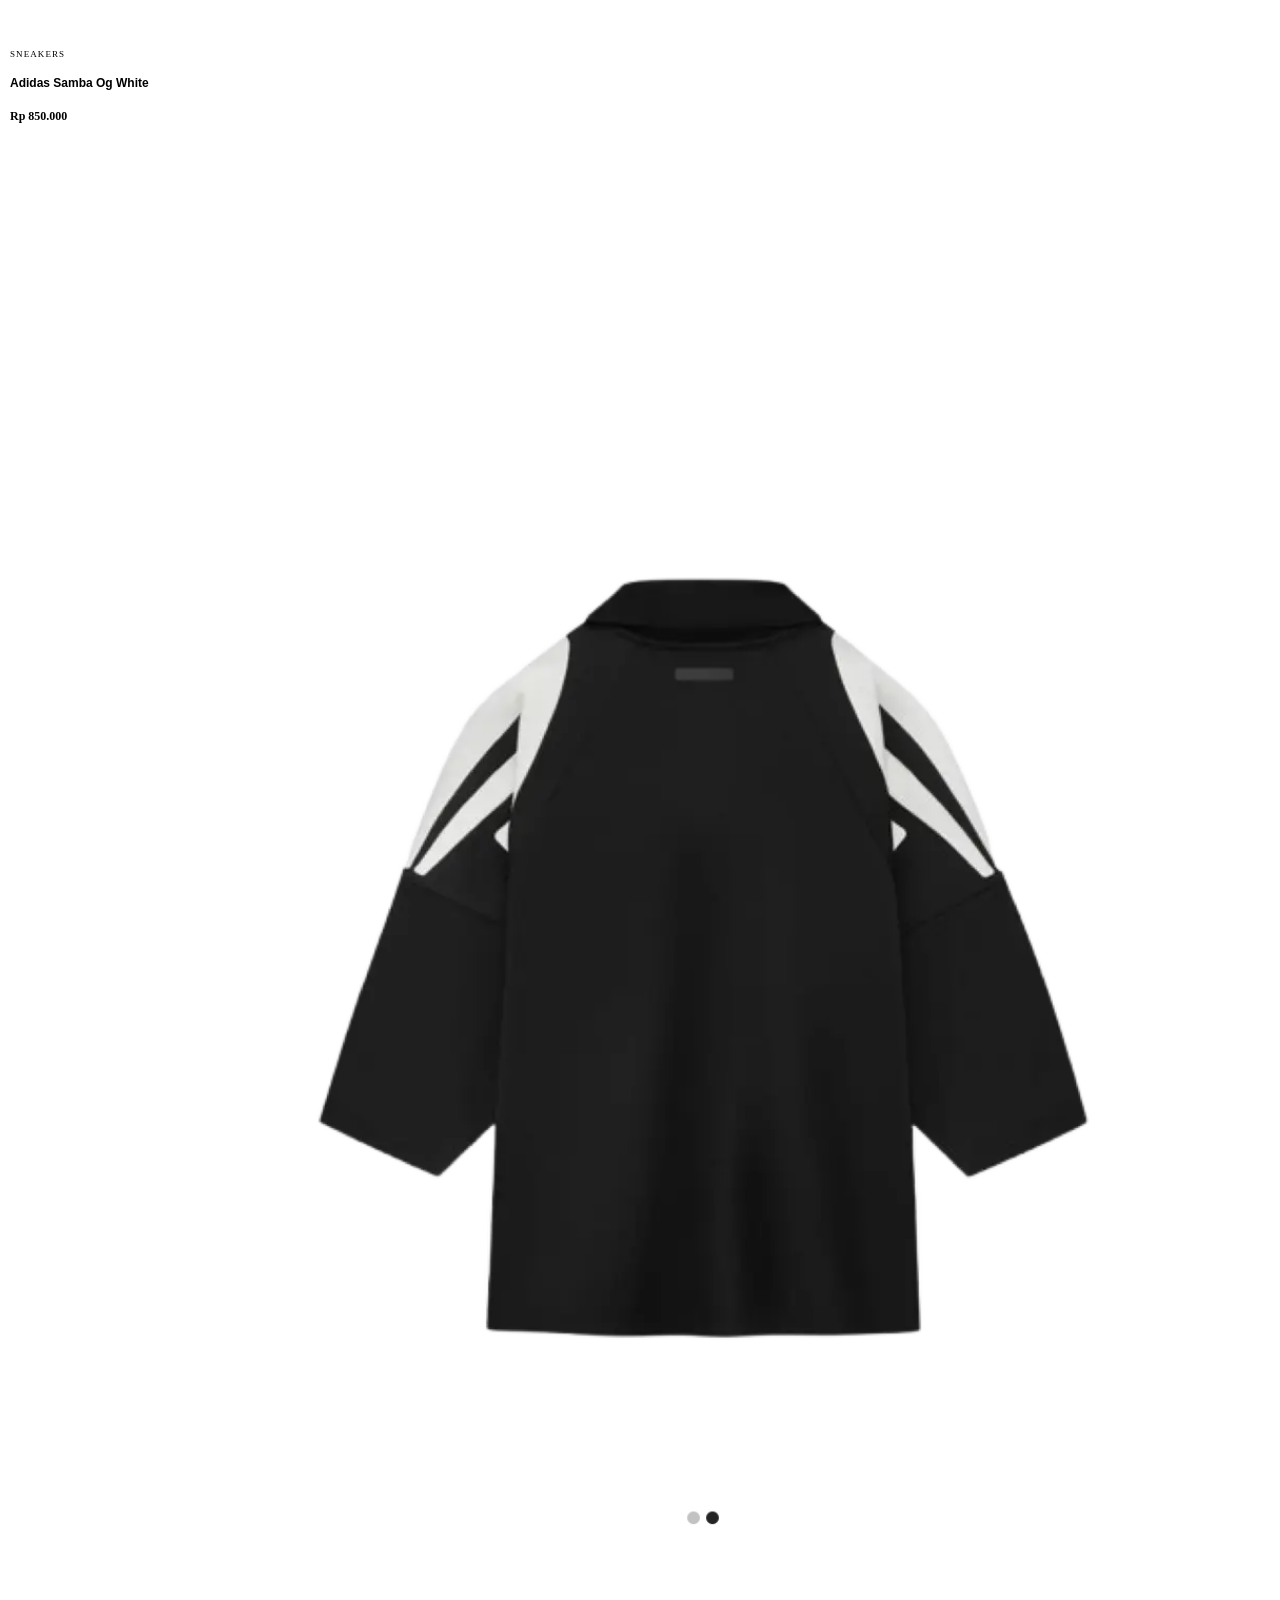
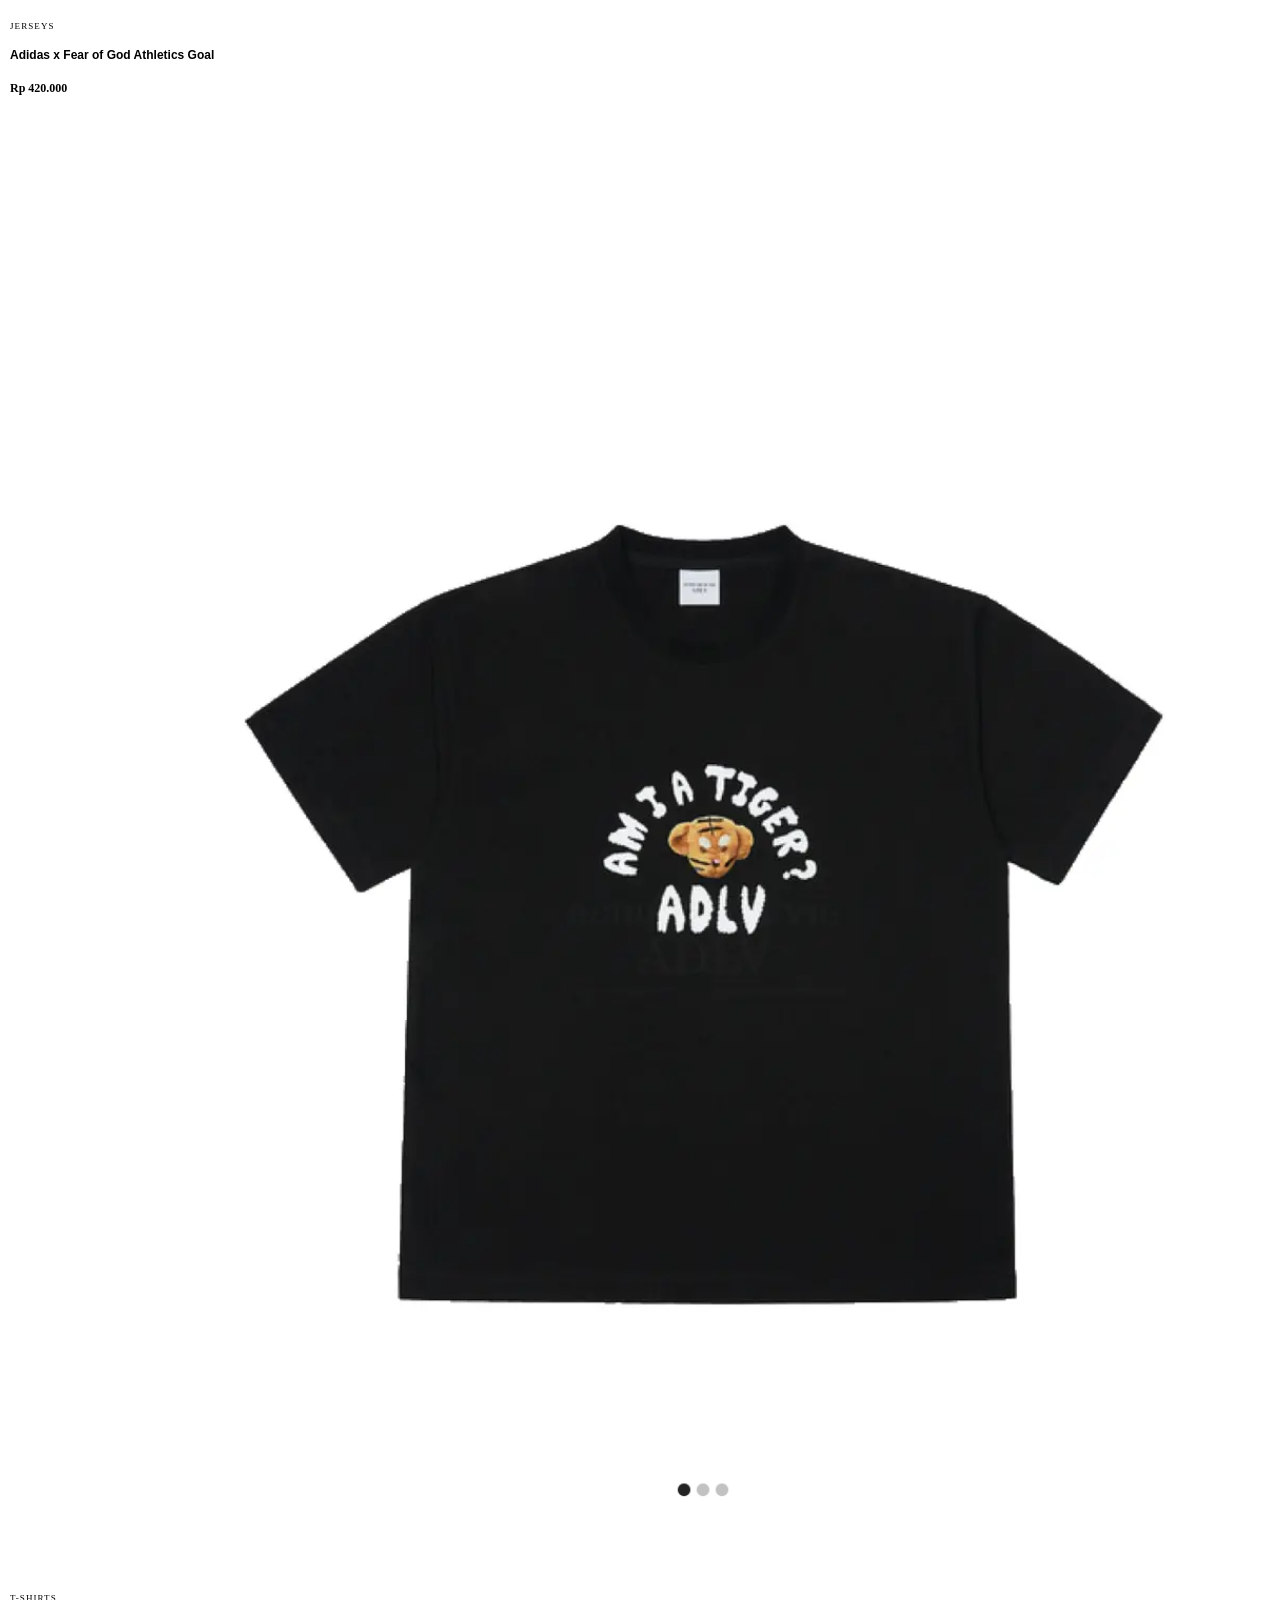
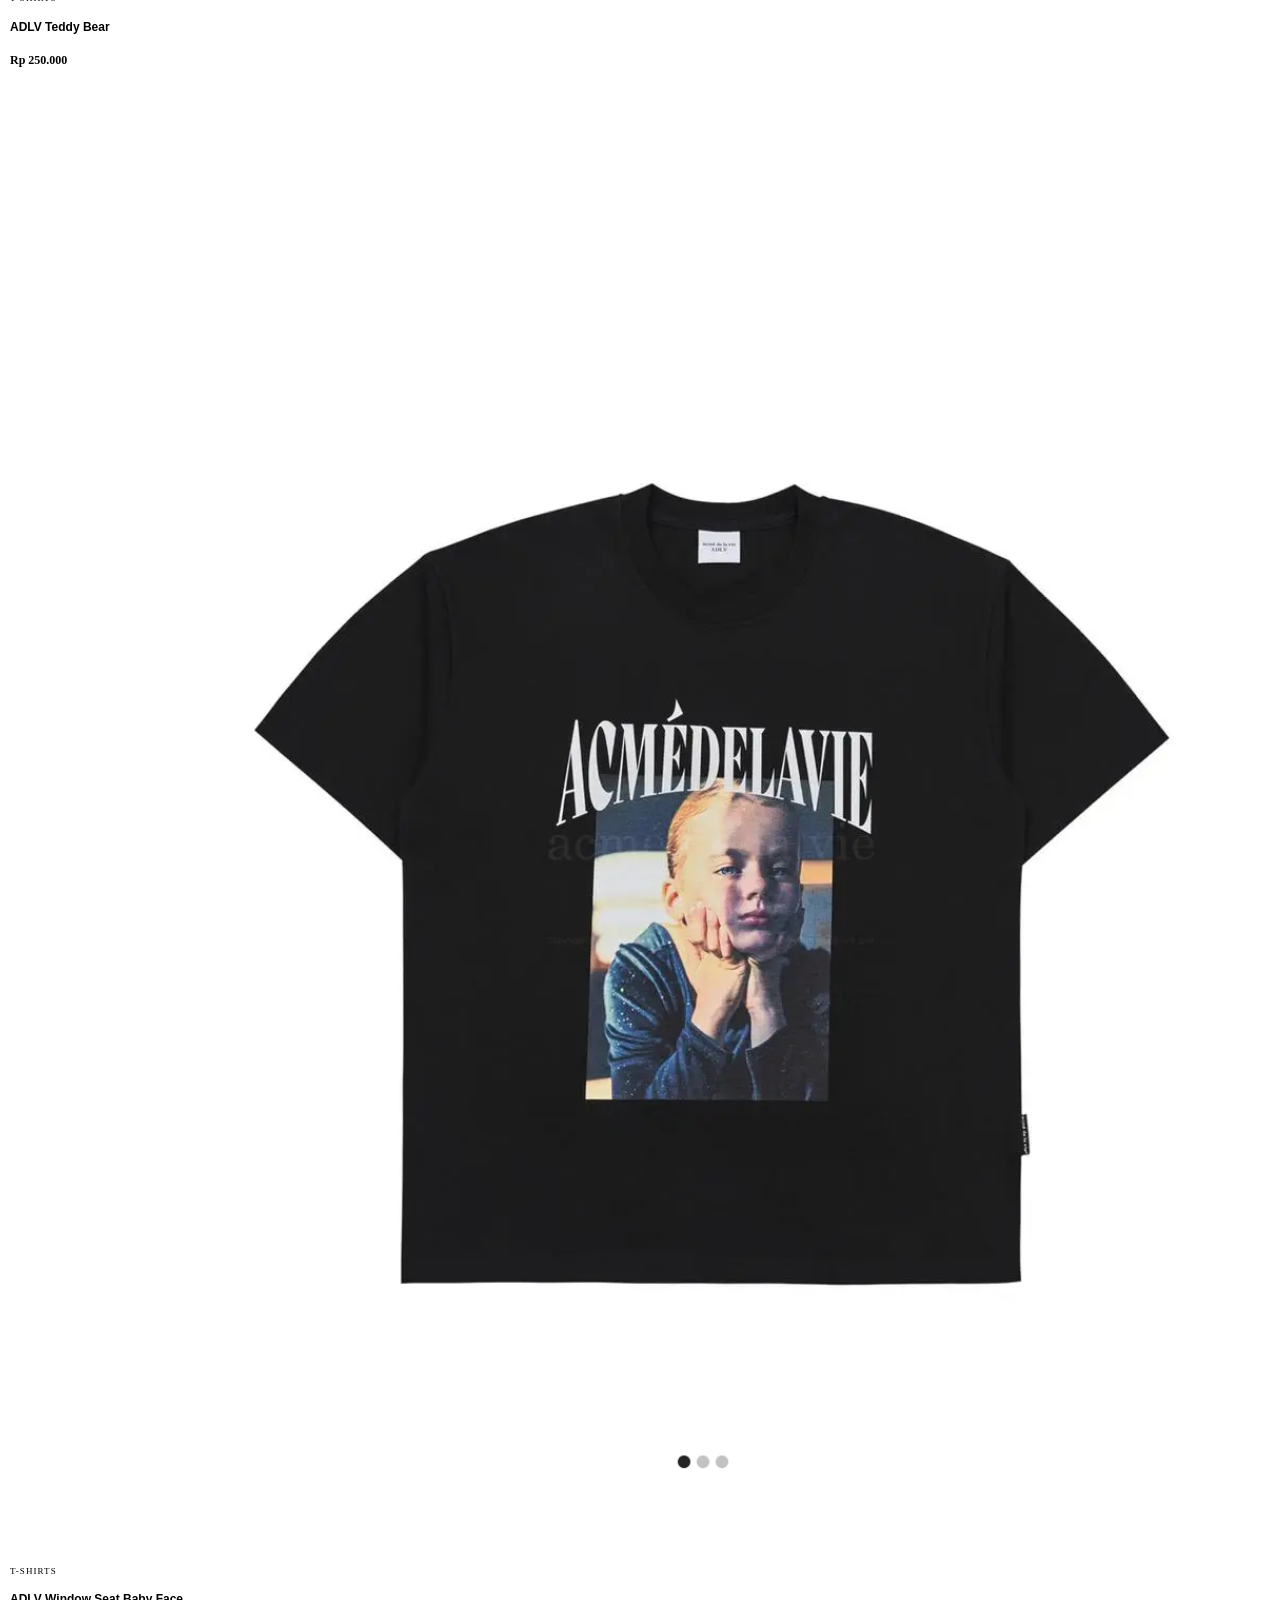
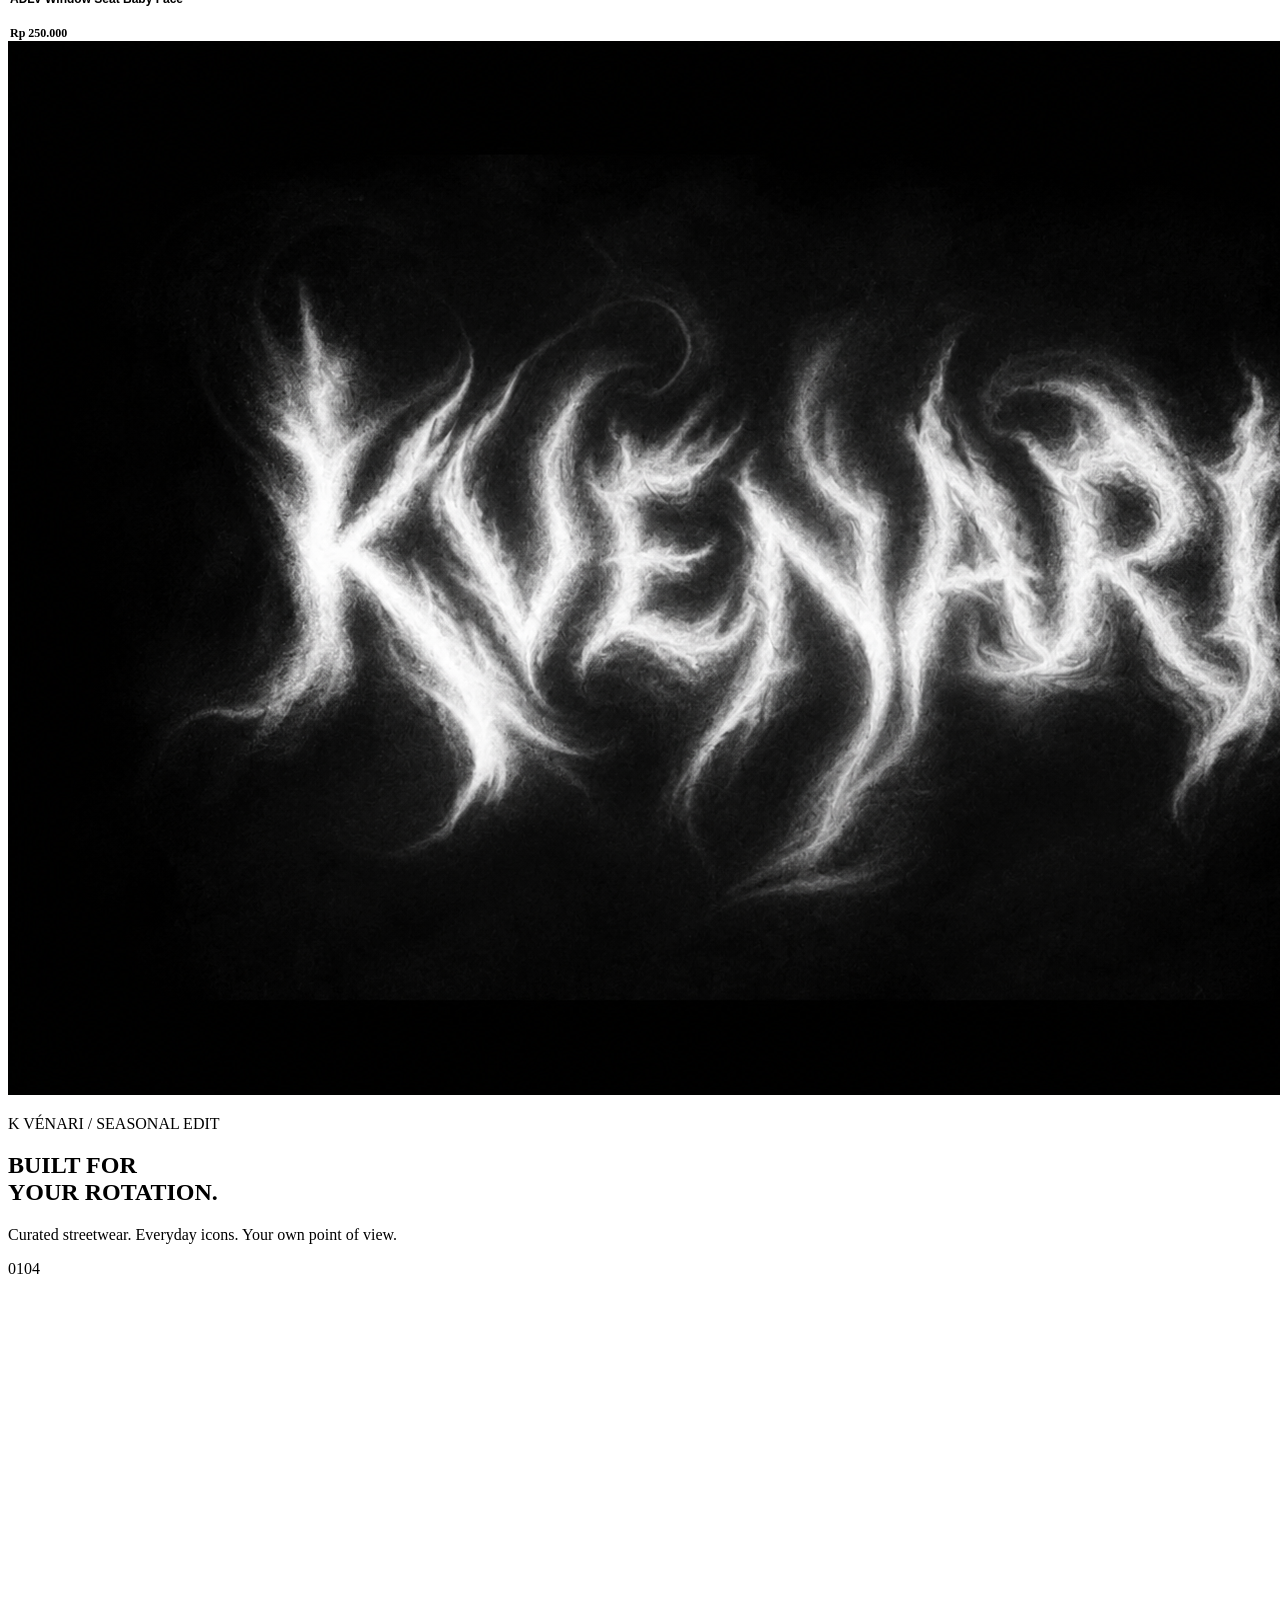
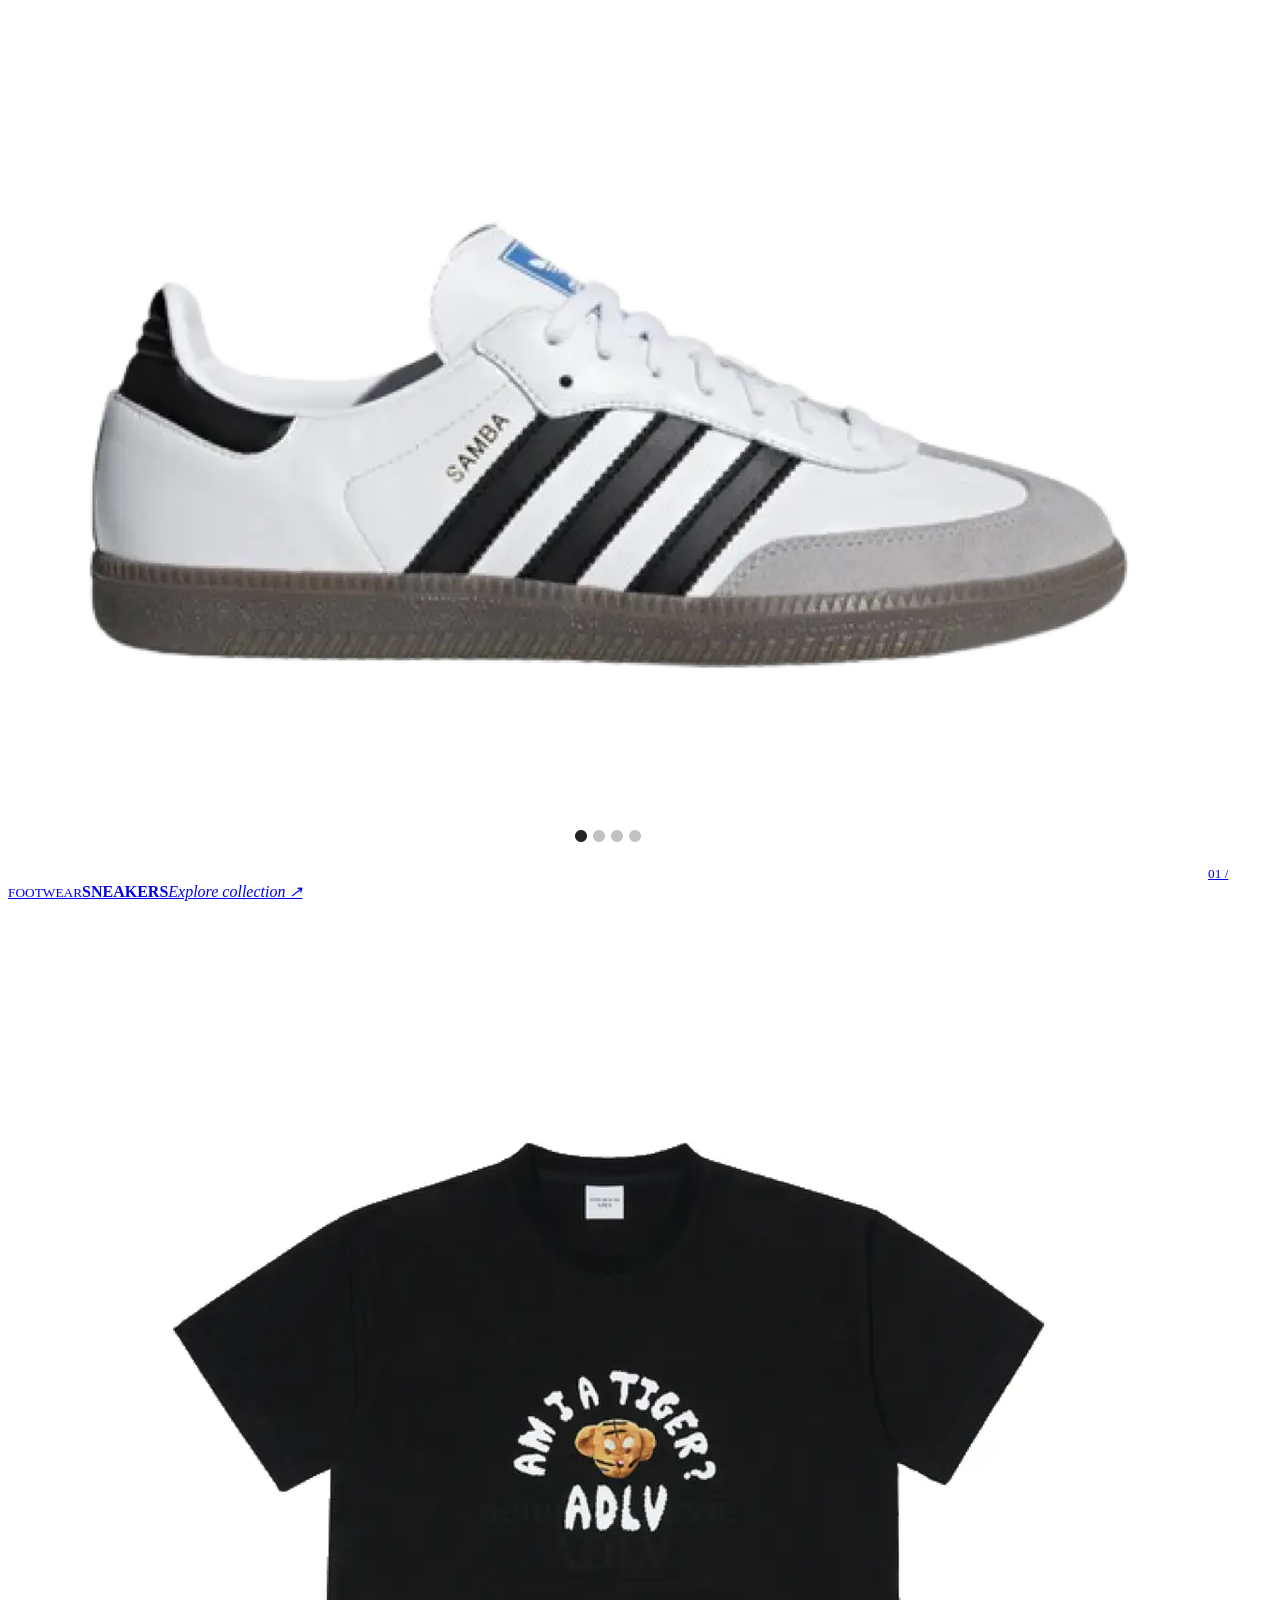
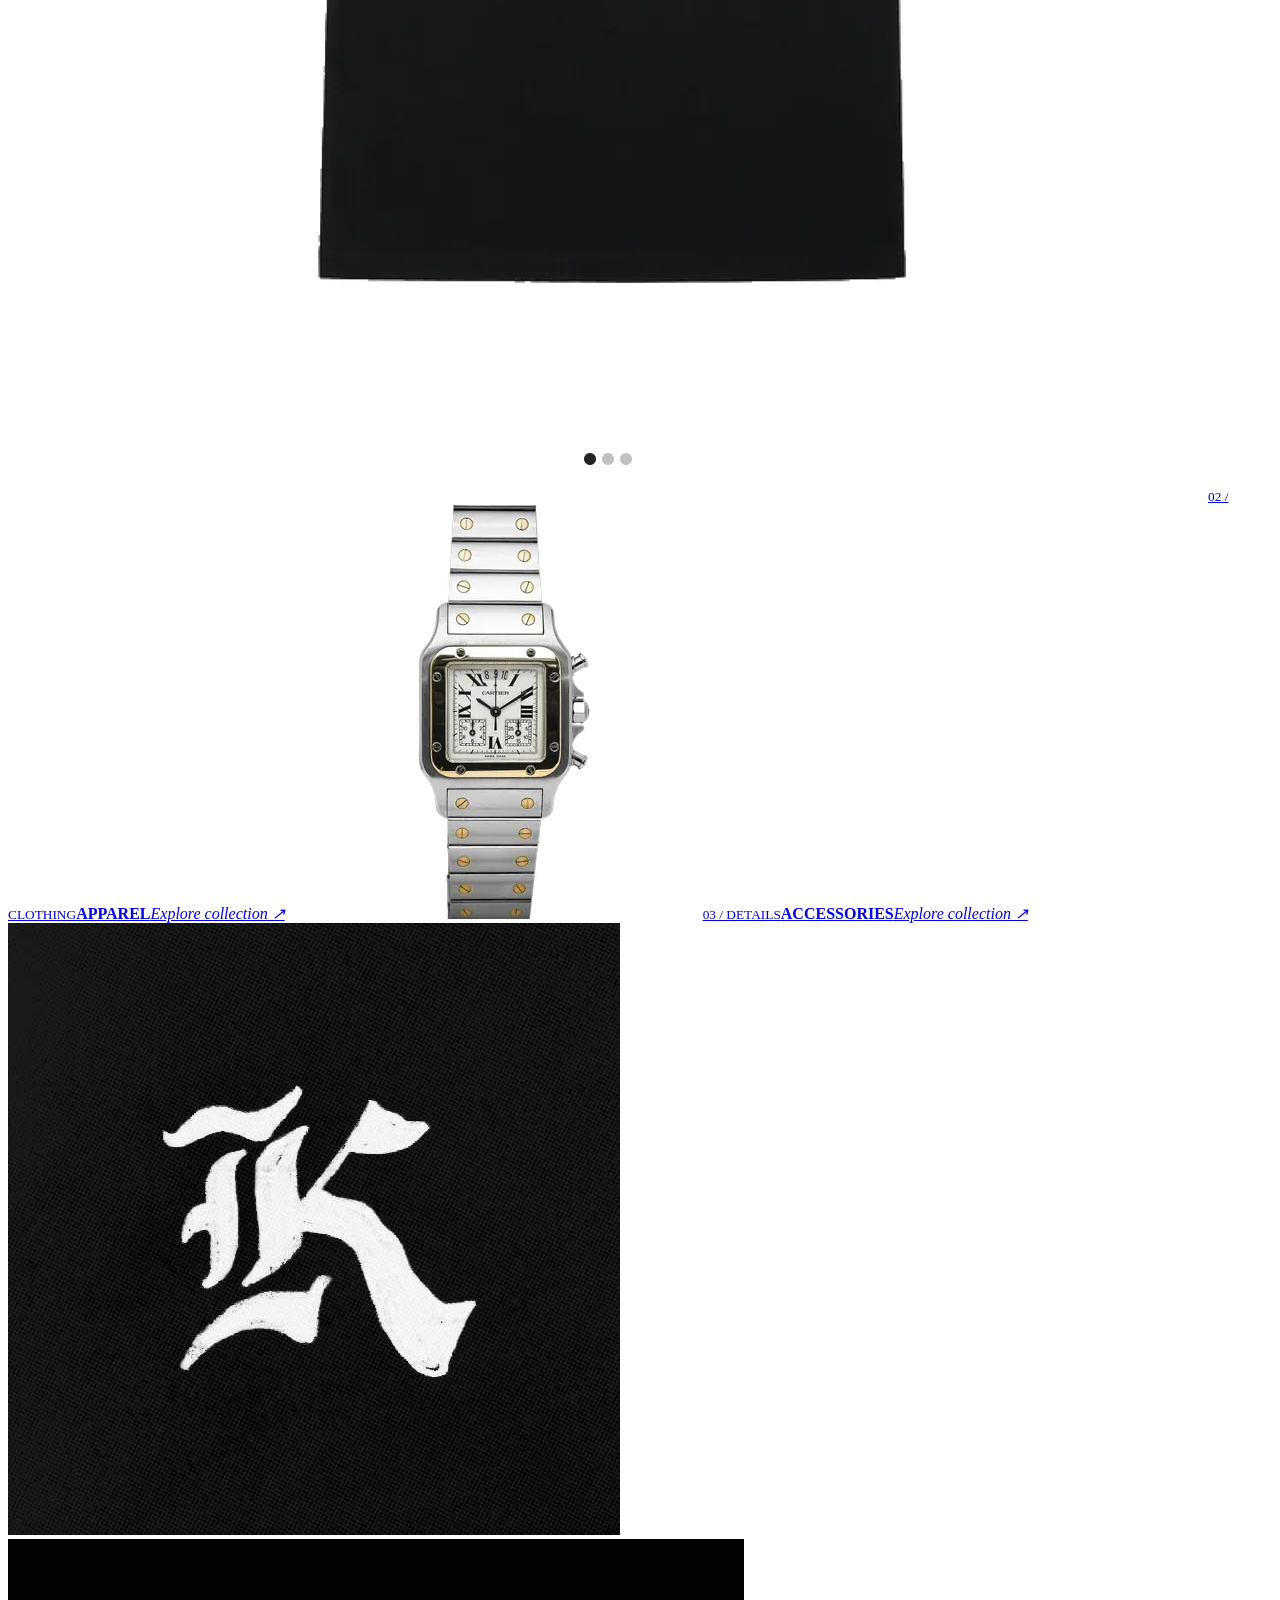
==== commit 71de4510: "Rename index-1.html to index.html" ====
--- a/index.html
+++ b/index.html
@@ -6,7 +6,6 @@
 <title>K VÉNARI — Streetwear</title>
 <link rel="preconnect" href="https://fonts.googleapis.com"><link rel="preconnect" href="https://fonts.gstatic.com" crossorigin>
 <link rel="stylesheet" href="style.css"><link rel="stylesheet" href="components.css"><link rel="stylesheet" href="responsive.css">
-<link rel="stylesheet" href="home-layout.css">
 <script src="products.js" defer></script><script src="app.js" defer></script><script src="cart.js" defer></script><script src="home.js" defer></script>
 </head><body><div class="announcement">K VÉNARI — CONTEMPORARY STREETWEAR</div>
 <header class="site-header">
@@ -30,9 +29,8 @@
 </div><main class="home-page">
 
 <section class="home-editorial section-wide">
-  <div class="section-heading home-section-heading"><div><p class="eyebrow">THE CAMPAIGN ARCHIVE</p><h2>Visual stories.<br>Different energy.</h2></div><p class="section-note">Explore the latest edits from K VÉNARI — a visual mix of streetwear, sneakers and everyday essentials.</p></div>
   <div class="campaign-gallery" id="campaign-gallery">
-    <a class="gallery-card gallery-card-main" href="shop.html" aria-label="Campaign 01 — In Motion. Explore the collection"><img src="Campaign.jpg" alt="K VÉNARI main campaign — In Motion" fetchpriority="high"><span class="gallery-shade"></span><span class="gallery-label"><small>CAMPAIGN 01 / K VÉNARI</small><strong>IN MOTION.</strong><em>THE NEW STREETWEAR ROTATION</em></span><span class="campaign-explore-square">EXPLORE<br>THE COLLECTION <b>↗</b></span><span class="campaign-main-index">01 <i></i> 04</span></a>
+    <a class="gallery-card gallery-card-main" href="shop.html" aria-label="Campaign 01 — In Motion. Explore the collection"><img src="Campaign.jpg" alt="K VÉNARI main campaign — In Motion" fetchpriority="high"><span class="gallery-shade"></span><span class="gallery-label"><strong>IN MOTION.</strong><em>THE NEW STREETWEAR ROTATION</em></span><span class="campaign-explore-square">EXPLORE<br>THE COLLECTION <b>↗</b></span><span class="campaign-main-index">01 <i></i> 04</span></a>
     <a class="gallery-card gallery-card-tall" href="shop.html?category=Apparel"><img src="Campaign2.jpg" alt="K VÉNARI apparel campaign" loading="lazy"><span class="gallery-shade"></span><span class="gallery-label"><small>CAMPAIGN 02</small><strong>DAILY UNIFORM.</strong><em>DISCOVER APPAREL ↗</em></span></a>
     <a class="gallery-card gallery-card-wide" href="shop.html?category=Sneakers"><img src="Campaign 3.jpg" alt="K VÉNARI footwear campaign" loading="lazy"><span class="gallery-shade"></span><span class="gallery-label"><small>CAMPAIGN 03</small><strong>STEP OUT.</strong><em>EXPLORE SNEAKERS ↗</em></span></a>
     <a class="gallery-card gallery-card-four" href="shop.html"><img src="Campaign 4.jpg" alt="K VÉNARI streetwear editorial" loading="lazy"><span class="gallery-shade"></span><span class="gallery-label"><small>CAMPAIGN 04</small><strong>OWN THE MOMENT.</strong><em>VIEW COLLECTION ↗</em></span></a>
@@ -45,21 +43,21 @@
   <div class="home-featured-grid" id="home-featured-grid" aria-live="polite"><p class="loading-copy">Loading selected pieces…</p></div>
 </section>
 
-
+<!-- BANNER PROMO SEKUNDER: tampil setelah produk unggulan, bukan sebagai hero utama -->
 <section class="home-hero-wide home-secondary-banner" aria-label="K VÉNARI seasonal banner">
   <img class="hero-banner" src="Banner.jpg" alt="K VÉNARI streetwear campaign banner" fetchpriority="high">
   <div class="hero-overlay"></div>
   <div class="hero-content">
-    <p class="eyebrow"></p>
-    <h2><br><span></span></h2>
-    <p></p>
+    <p class="eyebrow">K VÉNARI / SEASONAL EDIT</p>
+    <h2>BUILT FOR<br><span>YOUR ROTATION.</span></h2>
+    <p>Curated streetwear. Everyday icons. Your own point of view.</p>
   </div>
   <div class="hero-index"><span>01</span><span class="hero-index-line"></span><span>04</span></div>
 </section>
 
 <section class="category-tiles section-wide">
   <a class="category-tile category-tile-sneakers" href="shop.html?category=Sneakers"><img src="Adidas Samba Og White1-Sneakers.jpg" alt="Sneakers collection" loading="lazy"><span><small>01 / FOOTWEAR</small><strong>SNEAKERS</strong><em>Explore collection ↗</em></span></a>
-  <a class="category-tile category-tile-apparel" href="shop.html?category=Apparel"><img src="ADLV Teddy Bear1-Tshirt.jpg" alt="Apparel collection" loading="lazy"><span><small>02 / CLOTHING</small><strong>APPAREL</strong><em>Explore collection</em></span></a>
+  <a class="category-tile category-tile-apparel" href="shop.html?category=Apparel"><img src="ADLV Teddy Bear1-Tshirt.jpg" alt="Apparel collection" loading="lazy"><span><small>02 / CLOTHING</small><strong>APPAREL</strong><em>Explore collection ↗</em></span></a>
   <a class="category-tile category-tile-accessories" href="shop.html?category=Watches"><img src="Cartier Santos Galbee Chronoflex-watches.jpg" alt="Watches and accessories collection" loading="lazy"><span><small>03 / DETAILS</small><strong>ACCESSORIES</strong><em>Explore collection ↗</em></span></a>
 </section>
 
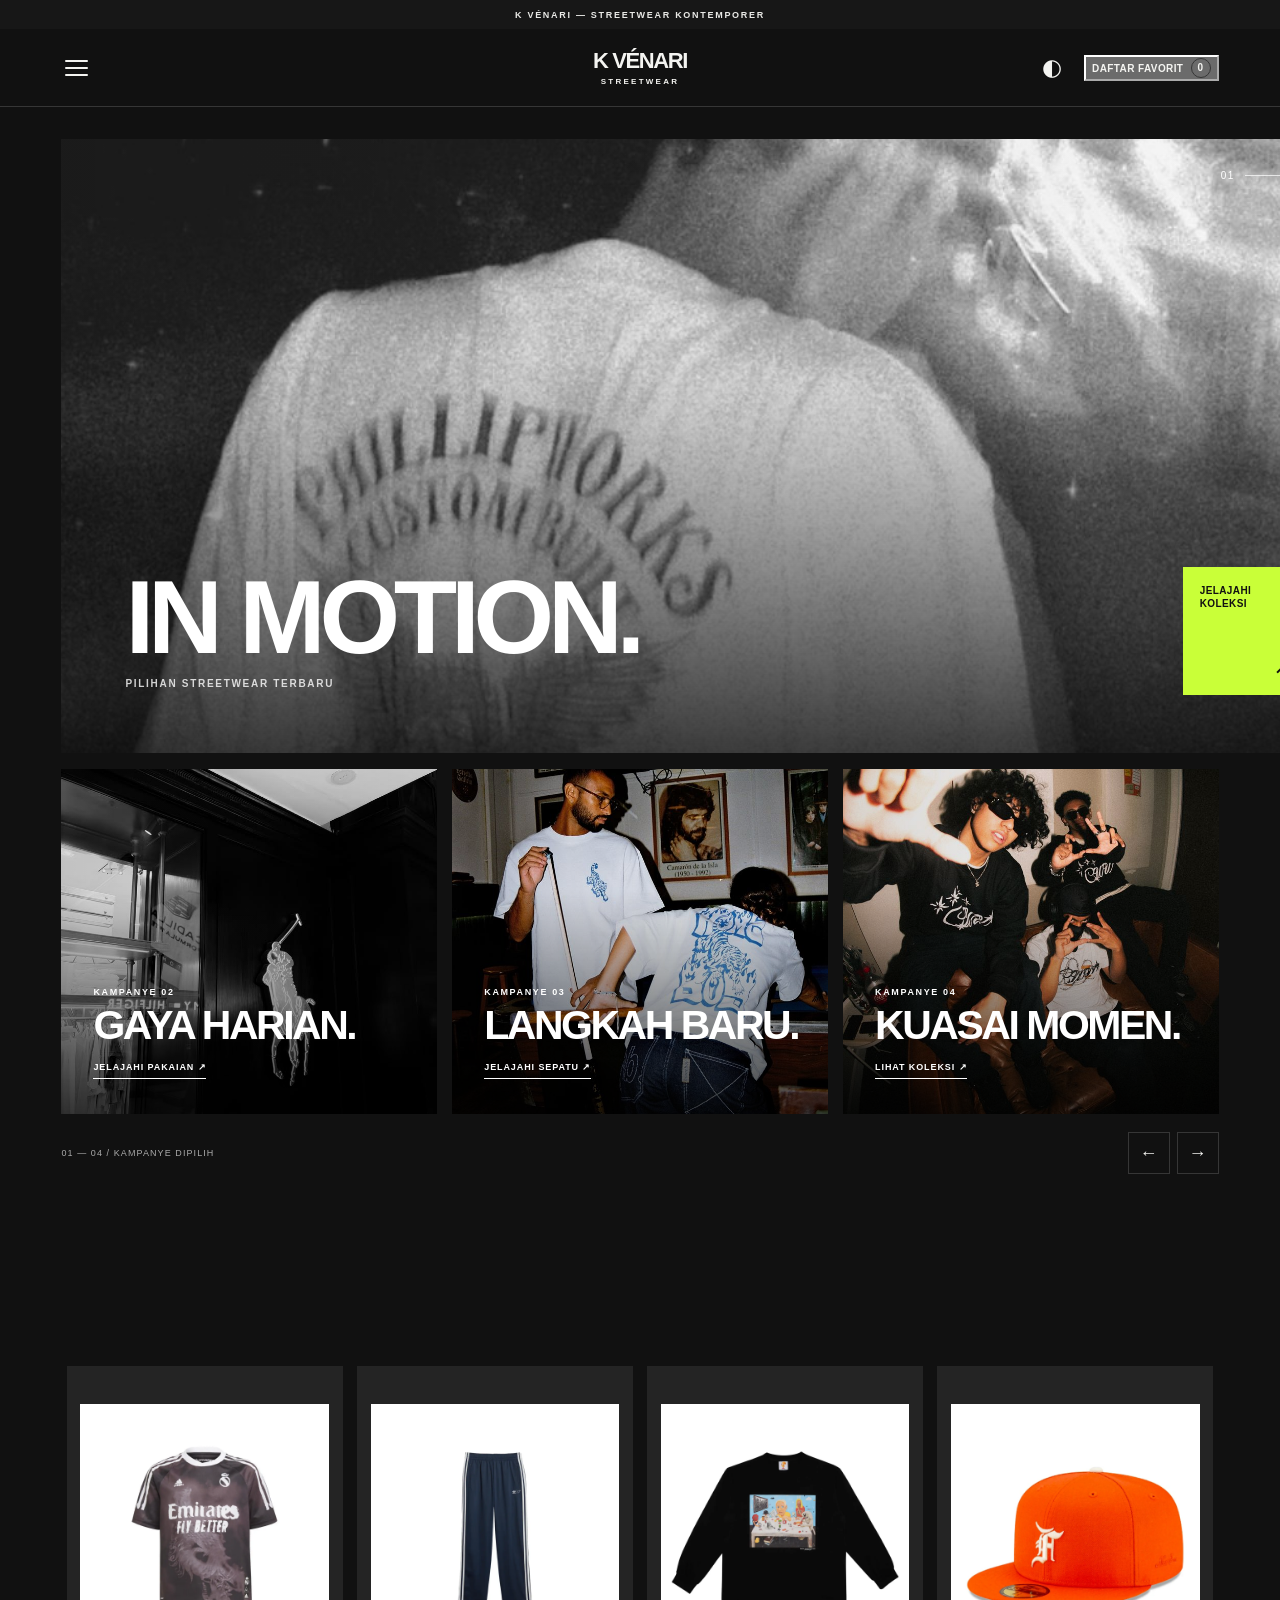
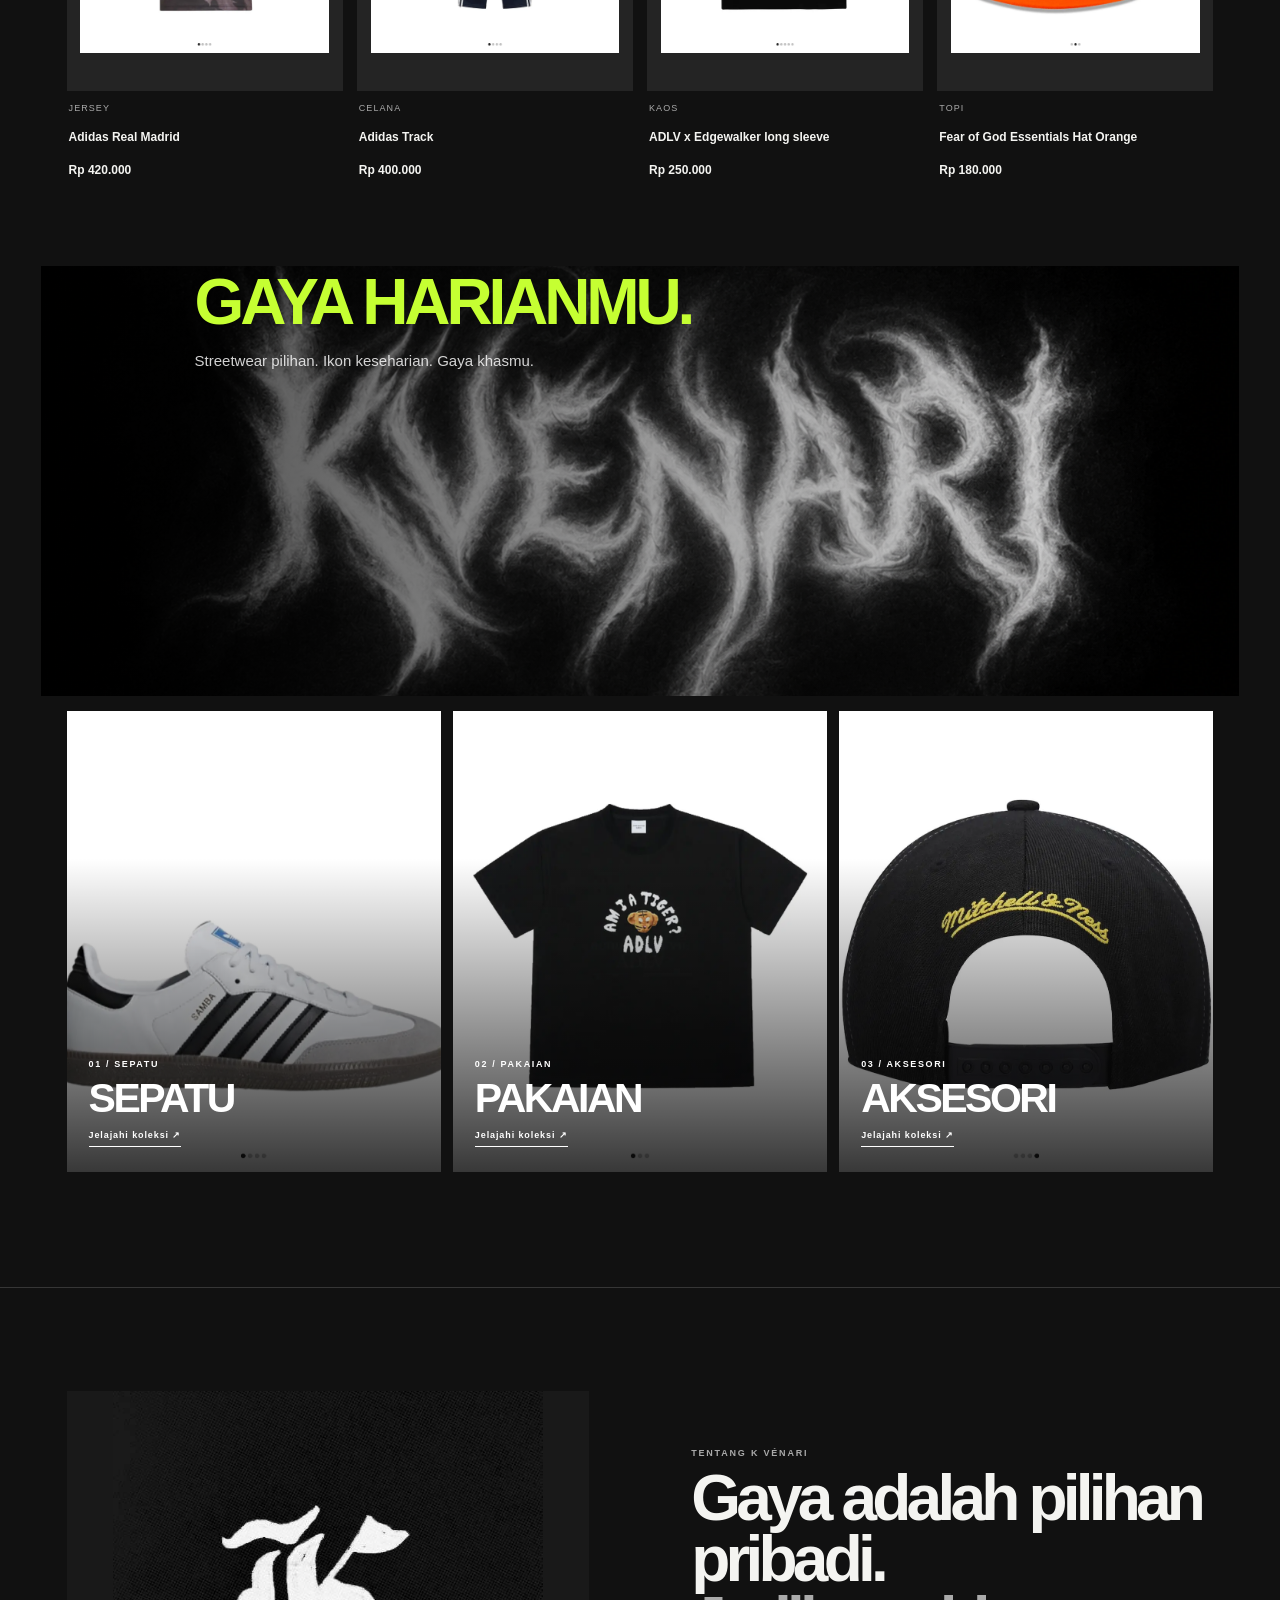
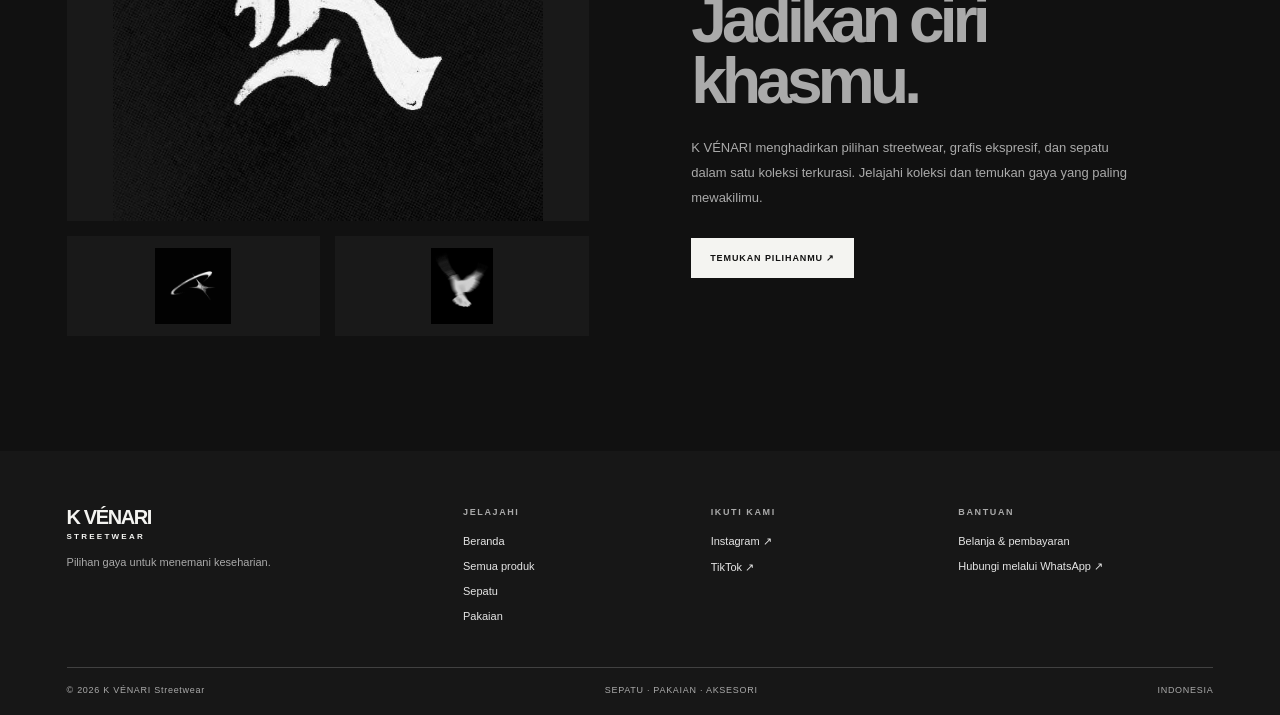
==== commit 275cb368: "Add files via upload" ====
--- a/index.html
+++ b/index.html
@@ -2,80 +2,80 @@
 <html lang="id">
 <head>
 <meta charset="utf-8"><meta name="viewport" content="width=device-width, initial-scale=1">
-<meta name="theme-color" content="#111111"><meta name="description" content="K VÉNARI Streetwear — contemporary streetwear.">
+<meta name="theme-color" content="#111111"><meta name="description" content="K VÉNARI — pilihan streetwear kontemporer.">
 <title>K VÉNARI — Streetwear</title>
 <link rel="preconnect" href="https://fonts.googleapis.com"><link rel="preconnect" href="https://fonts.gstatic.com" crossorigin>
 <link rel="stylesheet" href="style.css"><link rel="stylesheet" href="components.css"><link rel="stylesheet" href="responsive.css">
 <script src="products.js" defer></script><script src="app.js" defer></script><script src="cart.js" defer></script><script src="home.js" defer></script>
-</head><body><div class="announcement">K VÉNARI — CONTEMPORARY STREETWEAR</div>
+</head><body><div class="announcement">K VÉNARI — STREETWEAR KONTEMPORER</div>
 <header class="site-header">
   <button class="menu-dots" id="menu-open" aria-label="Buka navigasi"><span></span><span></span><span></span></button>
   <a class="wordmark header-wordmark" href="index.html">K VÉNARI<span>STREETWEAR</span></a>
   <div class="header-actions">
     <button class="icon-button" id="theme-toggle" aria-label="Ubah tema">◐</button>
-    <button class="bag-link" id="bag-open" aria-label="Buka Wish List">WISH LIST <span id="bag-count">0</span></button>
+    <button class="bag-link" id="bag-open" aria-label="Buka daftar favorit">DAFTAR FAVORIT <span id="bag-count">0</span></button>
   </div>
 </header>
 <div class="menu-overlay" id="menu-overlay" aria-hidden="true">
   <nav class="menu-panel">
     <div class="menu-panel-head"><span>MENU</span><button id="menu-close" aria-label="Tutup menu">×</button></div>
-    <a href="index.html">HOME <span>↗</span></a>
-    <a href="shop.html">SHOP ALL <span>↗</span></a>
-    <a href="shop.html?category=Sneakers">SNEAKERS <span>↗</span></a>
-    <a href="shop.html?category=Apparel">APPAREL <span>↗</span></a>
-    <a href="shop.html?category=Watches">WATCHES <span>↗</span></a>
-    <a href="checkout.html">CHECKOUT <span>↗</span></a>
+    <a href="index.html">BERANDA <span>↗</span></a>
+    <a href="shop.html">SEMUA PRODUK <span>↗</span></a>
+    <a href="shop.html?category=Sneakers">SEPATU <span>↗</span></a>
+    <a href="shop.html?category=Apparel">PAKAIAN <span>↗</span></a>
+    <a href="shop.html?category=Accessories">AKSESORI <span>↗</span></a>
+    <a href="checkout.html">PEMBAYARAN <span>↗</span></a>
   </nav>
 </div><main class="home-page">
 
 <section class="home-editorial section-wide">
   <div class="campaign-gallery" id="campaign-gallery">
-    <a class="gallery-card gallery-card-main" href="shop.html" aria-label="Campaign 01 — In Motion. Explore the collection"><img src="Campaign.jpg" alt="K VÉNARI main campaign — In Motion" fetchpriority="high"><span class="gallery-shade"></span><span class="gallery-label"><strong>IN MOTION.</strong><em>THE NEW STREETWEAR ROTATION</em></span><span class="campaign-explore-square">EXPLORE<br>THE COLLECTION <b>↗</b></span><span class="campaign-main-index">01 <i></i> 04</span></a>
-    <a class="gallery-card gallery-card-tall" href="shop.html?category=Apparel"><img src="Campaign2.jpg" alt="K VÉNARI apparel campaign" loading="lazy"><span class="gallery-shade"></span><span class="gallery-label"><small>CAMPAIGN 02</small><strong>DAILY UNIFORM.</strong><em>DISCOVER APPAREL ↗</em></span></a>
-    <a class="gallery-card gallery-card-wide" href="shop.html?category=Sneakers"><img src="Campaign 3.jpg" alt="K VÉNARI footwear campaign" loading="lazy"><span class="gallery-shade"></span><span class="gallery-label"><small>CAMPAIGN 03</small><strong>STEP OUT.</strong><em>EXPLORE SNEAKERS ↗</em></span></a>
-    <a class="gallery-card gallery-card-four" href="shop.html"><img src="Campaign 4.jpg" alt="K VÉNARI streetwear editorial" loading="lazy"><span class="gallery-shade"></span><span class="gallery-label"><small>CAMPAIGN 04</small><strong>OWN THE MOMENT.</strong><em>VIEW COLLECTION ↗</em></span></a>
+    <a class="gallery-card gallery-card-main" href="shop.html" aria-label="Kampanye utama — In Motion. Jelajahi koleksi"><img src="Campaign.jpg" alt="Kampanye utama K VÉNARI — In Motion" fetchpriority="high"><span class="gallery-shade"></span><span class="gallery-label"><strong>IN MOTION.</strong><em>PILIHAN STREETWEAR TERBARU</em></span><span class="campaign-explore-square">JELAJAHI<br>KOLEKSI <b>↗</b></span><span class="campaign-main-index">01 <i></i> 04</span></a>
+    <a class="gallery-card gallery-card-tall" href="shop.html?category=Apparel"><img src="Campaign2.jpg" alt="Kampanye pakaian K VÉNARI" loading="lazy"><span class="gallery-shade"></span><span class="gallery-label"><small>KAMPANYE 02</small><strong>GAYA HARIAN.</strong><em>JELAJAHI PAKAIAN ↗</em></span></a>
+    <a class="gallery-card gallery-card-wide" href="shop.html?category=Sneakers"><img src="Campaign 3.jpg" alt="Kampanye sepatu K VÉNARI" loading="lazy"><span class="gallery-shade"></span><span class="gallery-label"><small>KAMPANYE 03</small><strong>LANGKAH BARU.</strong><em>JELAJAHI SEPATU ↗</em></span></a>
+    <a class="gallery-card gallery-card-four" href="shop.html"><img src="Campaign 4.jpg" alt="Editorial streetwear K VÉNARI" loading="lazy"><span class="gallery-shade"></span><span class="gallery-label"><small>KAMPANYE 04</small><strong>KUASAI MOMEN.</strong><em>LIHAT KOLEKSI ↗</em></span></a>
   </div>
-  <div class="gallery-controls"><span id="gallery-status">01 — 04 / CAMPAIGN SELECTED</span><div><button type="button" id="gallery-prev" aria-label="Campaign sebelumnya">←</button><button type="button" id="gallery-next" aria-label="Campaign berikutnya">→</button></div></div>
+  <div class="gallery-controls"><span id="gallery-status">01 — 04 / KAMPANYE DIPILIH</span><div><button type="button" id="gallery-prev" aria-label="Kampanye sebelumnya">←</button><button type="button" id="gallery-next" aria-label="Kampanye berikutnya">→</button></div></div>
 </section>
 
 <section class="home-featured section-wide">
-  <div class="section-heading home-section-heading"><div><p class="eyebrow">CURATED FOR YOU</p><h2>Featured rotation.</h2></div><a class="text-link dark-link" href="shop.html">VIEW ALL PRODUCTS ↗</a></div>
-  <div class="home-featured-grid" id="home-featured-grid" aria-live="polite"><p class="loading-copy">Loading selected pieces…</p></div>
+  <div class="section-heading home-section-heading"><div><p class="eyebrow">PILIHAN UNTUKMU</p><h2>Pilihan unggulan.</h2></div><a class="text-link dark-link" href="shop.html">LIHAT SEMUA PRODUK ↗</a></div>
+  <div class="home-featured-grid" id="home-featured-grid" aria-live="polite"><p class="loading-copy">Memuat produk pilihan…</p></div>
 </section>
 
 <!-- BANNER PROMO SEKUNDER: tampil setelah produk unggulan, bukan sebagai hero utama -->
-<section class="home-hero-wide home-secondary-banner" aria-label="K VÉNARI seasonal banner">
-  <img class="hero-banner" src="Banner.jpg" alt="K VÉNARI streetwear campaign banner" fetchpriority="high">
+<section class="home-hero-wide home-secondary-banner" aria-label="Banner musiman K VÉNARI">
+  <img class="hero-banner" src="Banner.jpg" alt="Banner kampanye streetwear K VÉNARI" fetchpriority="high">
   <div class="hero-overlay"></div>
   <div class="hero-content">
-    <p class="eyebrow">K VÉNARI / SEASONAL EDIT</p>
-    <h2>BUILT FOR<br><span>YOUR ROTATION.</span></h2>
-    <p>Curated streetwear. Everyday icons. Your own point of view.</p>
+    <p class="eyebrow">K VÉNARI / KOLEKSI MUSIM INI</p>
+    <h2>UNTUK<br><span>GAYA HARIANMU.</span></h2>
+    <p>Streetwear pilihan. Ikon keseharian. Gaya khasmu.</p>
   </div>
   <div class="hero-index"><span>01</span><span class="hero-index-line"></span><span>04</span></div>
 </section>
 
 <section class="category-tiles section-wide">
-  <a class="category-tile category-tile-sneakers" href="shop.html?category=Sneakers"><img src="Adidas Samba Og White1-Sneakers.jpg" alt="Sneakers collection" loading="lazy"><span><small>01 / FOOTWEAR</small><strong>SNEAKERS</strong><em>Explore collection ↗</em></span></a>
-  <a class="category-tile category-tile-apparel" href="shop.html?category=Apparel"><img src="ADLV Teddy Bear1-Tshirt.jpg" alt="Apparel collection" loading="lazy"><span><small>02 / CLOTHING</small><strong>APPAREL</strong><em>Explore collection ↗</em></span></a>
-  <a class="category-tile category-tile-accessories" href="shop.html?category=Watches"><img src="Cartier Santos Galbee Chronoflex-watches.jpg" alt="Watches and accessories collection" loading="lazy"><span><small>03 / DETAILS</small><strong>ACCESSORIES</strong><em>Explore collection ↗</em></span></a>
+  <a class="category-tile category-tile-sneakers" href="shop.html?category=Sneakers"><img src="Adidas Samba Og White1-Sneakers.jpg" alt="Koleksi sepatu" loading="lazy"><span><small>01 / SEPATU</small><strong>SEPATU</strong><em>Jelajahi koleksi ↗</em></span></a>
+  <a class="category-tile category-tile-apparel" href="shop.html?category=Apparel"><img src="ADLV Teddy Bear1-Tshirt.jpg" alt="Koleksi pakaian" loading="lazy"><span><small>02 / PAKAIAN</small><strong>PAKAIAN</strong><em>Jelajahi koleksi ↗</em></span></a>
+  <a class="category-tile category-tile-accessories" href="shop.html?category=Accessories"><img src="Mitchell & Ness Denver Nuggets-Cap.jpg" alt="Koleksi topi dan aksesori" loading="lazy"><span><small>03 / AKSESORI</small><strong>AKSESORI</strong><em>Jelajahi koleksi ↗</em></span></a>
 </section>
 
 <section class="brand-note section-wide">
-  <div class="brand-note-logo"><img src="Logo Website.jpg" alt="K VÉNARI brand logo" loading="lazy"><div class="brand-icon-row"><img src="icon1.jpg" alt="K VÉNARI symbol" loading="lazy"><img src="icon2.jpg" alt="K VÉNARI brand icon" loading="lazy"></div></div>
-  <div class="brand-note-copy"><p class="eyebrow">ABOUT K VÉNARI</p><h2>Style is personal.<br><span>Make it yours.</span></h2><p>K VÉNARI brings together streetwear staples, expressive graphics and footwear picks in one curated digital store. Browse the collection, compare pieces, and build your own rotation.</p><a class="button button-dark" href="shop.html">FIND YOUR NEXT PIECE ↗</a></div>
+  <div class="brand-note-logo"><img src="Logo Website.jpg" alt="Logo merek K VÉNARI" loading="lazy"><div class="brand-icon-row"><img src="icon1.jpg" alt="Simbol K VÉNARI" loading="lazy"><img src="icon2.jpg" alt="Ikon merek K VÉNARI" loading="lazy"></div></div>
+  <div class="brand-note-copy"><p class="eyebrow">TENTANG K VÉNARI</p><h2>Gaya adalah pilihan pribadi.<br><span>Jadikan ciri khasmu.</span></h2><p>K VÉNARI menghadirkan pilihan streetwear, grafis ekspresif, dan sepatu dalam satu koleksi terkurasi. Jelajahi koleksi dan temukan gaya yang paling mewakilimu.</p><a class="button button-dark" href="shop.html">TEMUKAN PILIHANMU ↗</a></div>
 </section>
 
 
 
 </main><footer class="site-footer">
   <div class="footer-main">
-    <div><a class="wordmark footer-wordmark" href="index.html">K VÉNARI<span>STREETWEAR</span></a><p>Selected pieces for everyday rotation.</p></div>
-    <div class="footer-column"><strong>EXPLORE</strong><a href="index.html">Home</a><a href="shop.html">Shop all</a><a href="shop.html?category=Sneakers">Sneakers</a><a href="shop.html?category=Apparel">Apparel</a></div>
-    <div class="footer-column"><strong>FOLLOW US</strong><a href="https://www.instagram.com/" target="_blank" rel="noopener">Instagram ↗</a><a href="https://www.tiktok.com/" target="_blank" rel="noopener">TikTok ↗</a></div>
-    <div class="footer-column"><strong>HELP</strong><a href="checkout.html">Shopping & checkout</a><a href="https://wa.me/6289670329456" target="_blank" rel="noopener">Contact via WhatsApp ↗</a></div>
+    <div><a class="wordmark footer-wordmark" href="index.html">K VÉNARI<span>STREETWEAR</span></a><p>Pilihan gaya untuk menemani keseharian.</p></div>
+    <div class="footer-column"><strong>JELAJAHI</strong><a href="index.html">Beranda</a><a href="shop.html">Semua produk</a><a href="shop.html?category=Sneakers">Sepatu</a><a href="shop.html?category=Apparel">Pakaian</a></div>
+    <div class="footer-column"><strong>IKUTI KAMI</strong><a href="https://www.instagram.com/" target="_blank" rel="noopener">Instagram ↗</a><a href="https://www.tiktok.com/" target="_blank" rel="noopener">TikTok ↗</a></div>
+    <div class="footer-column"><strong>BANTUAN</strong><a href="checkout.html">Belanja & pembayaran</a><a href="https://wa.me/6289670329456" target="_blank" rel="noopener">Hubungi melalui WhatsApp ↗</a></div>
   </div>
-  <div class="footer-bottom"><span>© <span id="year"></span> K VÉNARI Streetwear</span><span>SNEAKERS · APPAREL · ACCESSORIES</span><span>INDONESIA</span></div>
+  <div class="footer-bottom"><span>© <span id="year"></span> K VÉNARI Streetwear</span><span>SEPATU · PAKAIAN · AKSESORI</span><span>INDONESIA</span></div>
 </footer>
 <div class="toast" id="toast" role="status" aria-live="polite"></div>
-<div class="bag-drawer" id="bag-drawer" aria-hidden="true"><section class="bag-panel" role="dialog" aria-modal="true" aria-label="Wish List"><div class="bag-panel-head"><h2>Wish List <span id="drawer-count">(0)</span></h2><button class="bag-close" id="bag-close" aria-label="Tutup keranjang">×</button></div><div id="bag-items"></div><div class="bag-footer" id="bag-footer"></div></section></div></body></html>
+<div class="bag-drawer" id="bag-drawer" aria-hidden="true"><section class="bag-panel" role="dialog" aria-modal="true" aria-label="Daftar favorit"><div class="bag-panel-head"><h2>Daftar favorit <span id="drawer-count">(0)</span></h2><button class="bag-close" id="bag-close" aria-label="Tutup keranjang">×</button></div><div id="bag-items"></div><div class="bag-footer" id="bag-footer"></div></section></div></body></html>
--- a/style.css
+++ b/style.css
@@ -0,0 +1,1503 @@
+/* K VÉNARI — core design system */
+@import url('https://fonts.googleapis.com/css2?family=DM+Sans:wght@400;500;600;700&family=Manrope:wght@400;500;600;700;800&display=swap');
+
+:root {
+    --bg: #f7f7f5;
+    --surface: #fff;
+    --text: #171717;
+    --muted: #777;
+    --line: #dededb;
+    --soft: #efefec;
+    --accent: #c9ff38;
+    --header: rgba(247,247,245,.94);
+    --shadow: 0 14px 40px rgba(0,0,0,.08)
+}
+
+:root[data-theme="dark"] {
+    --bg: #111;
+    --surface: #191919;
+    --text: #f4f4f1;
+    --muted: #aaa;
+    --line: #363636;
+    --soft: #242424;
+    --header: rgba(17,17,17,.94);
+    --accent: #c9ff38;
+    --shadow: 0 14px 40px rgba(0,0,0,.25)
+}
+
+* {
+    box-sizing: border-box
+}
+
+html {
+    scroll-behavior: smooth;
+    scroll-padding-top: 100px
+}
+
+body {
+    margin: 0;
+    background: var(--bg);
+    color: var(--text);
+    font-family: 'DM Sans',Arial,sans-serif;
+    transition: background .2s,color .2s
+}
+
+a {
+    color: inherit;
+    text-decoration: none
+}
+
+button,input,select {
+    font: inherit
+}
+
+button {
+    color: inherit
+}
+
+.announcement {
+    height: 29px;
+    background: #171717;
+    color: #eaeae7;
+    display: flex;
+    align-items: center;
+    justify-content: center;
+    font-size: 9px;
+    letter-spacing: .19em;
+    font-weight: 700
+}
+
+.site-header {
+    height: 78px;
+    padding: 0 5.2%;
+    display: flex;
+    align-items: center;
+    justify-content: space-between;
+    border-bottom: 1px solid var(--line);
+    position: sticky;
+    top: 0;
+    z-index: 20;
+    background: var(--header);
+    backdrop-filter: blur(16px)
+}
+
+.wordmark {
+    font-family: Manrope,Arial,sans-serif;
+    font-size: 22px;
+    font-weight: 800;
+    letter-spacing: -1.4px;
+    line-height: 1;
+    display: flex;
+    flex-direction: column;
+    gap: 5px;
+    white-space: nowrap
+}
+
+.wordmark span {
+    font: 700 8px 'DM Sans',sans-serif;
+    letter-spacing: .28em
+}
+
+.desktop-nav {
+    display: flex;
+    gap: 29px;
+    margin-left: 5%;
+    font-size: 11px;
+    font-weight: 700
+}
+
+.desktop-nav a {
+    padding: 10px 0;
+    position: relative
+}
+
+.desktop-nav a:hover:after {
+    content: '';
+    position: absolute;
+    bottom: 3px;
+    left: 0;
+    width: 100%;
+    height: 1px;
+    background: var(--text)
+}
+
+.header-actions {
+    display: flex;
+    align-items: center;
+    gap: 17px
+}
+
+.icon-button {
+    background: none;
+    border: 0;
+    cursor: pointer;
+    font-size: 23px;
+    padding: 5px
+}
+
+.bag-link {
+    font-size: 11px;
+    font-weight: 700;
+    white-space: nowrap
+}
+
+.bag-link span {
+    display: inline-grid;
+    place-items: center;
+    min-width: 20px;
+    height: 20px;
+    border: 1px solid var(--line);
+    border-radius: 50%;
+    margin-left: 4px;
+    font-size: 10px
+}
+
+.search-panel {
+    display: flex;
+    gap: 12px;
+    padding: 15px 5.2%;
+    border-bottom: 1px solid var(--line);
+    background: var(--surface)
+}
+
+.search-panel input {
+    width: 100%;
+    background: transparent;
+    color: var(--text);
+    border: 0;
+    outline: 0;
+    font-size: 14px
+}
+
+.campaign-layout {
+    display: grid;
+    grid-template-columns: 1.32fr 1fr;
+    gap: 10px;
+    padding: 18px 2.2% 0;
+    min-height: 600px
+}
+
+.campaign {
+    position: relative;
+    overflow: hidden;
+    display: block;
+    background: #222;
+    color: white;
+    min-width: 0
+}
+
+.campaign img {
+    width: 100%;
+    height: 100%;
+    position: absolute;
+    inset: 0;
+    object-fit: cover;
+    transition: transform .65s cubic-bezier(.2,.7,.2,1)
+}
+
+.campaign:hover img {
+    transform: scale(1.035)
+}
+
+.campaign-main {
+    min-height: 590px
+}
+
+.campaign-side {
+    display: grid;
+    grid-template-rows: 1fr 1fr;
+    gap: 10px;
+    min-height: 590px
+}
+
+.campaign-small {
+    min-height: 285px
+}
+
+.campaign-shade {
+    position: absolute;
+    inset: 0;
+    background: linear-gradient(90deg,rgba(0,0,0,.58),rgba(0,0,0,.04) 100%),linear-gradient(0deg,rgba(0,0,0,.25),transparent 55%)
+}
+
+.campaign-copy {
+    position: absolute;
+    left: clamp(20px,4vw,58px);
+    bottom: clamp(24px,4vw,54px);
+    display: flex;
+    flex-direction: column;
+    align-items: flex-start;
+    gap: 13px;
+    max-width: 85%
+}
+
+.campaign-small .campaign-copy {
+    left: 25px;
+    bottom: 25px;
+    gap: 8px
+}
+
+.campaign-copy small,.eyebrow {
+    font-size: 9px;
+    letter-spacing: .2em;
+    font-weight: 700
+}
+
+.campaign-copy strong {
+    font-family: Manrope,Arial,sans-serif;
+    font-size: clamp(32px,5vw,70px);
+    line-height: .94;
+    letter-spacing: -.065em;
+    font-weight: 800
+}
+
+.campaign-small .campaign-copy strong {
+    font-size: clamp(24px,3vw,39px)
+}
+
+.text-link {
+    font-size: 9px;
+    letter-spacing: .13em;
+    font-weight: 700;
+    border-bottom: 1px solid currentColor;
+    padding-bottom: 6px;
+    display: inline-block
+}
+
+.campaign-copy .text-link {
+    margin-top: 7px
+}
+
+.category-strip {
+    display: grid;
+    grid-template-columns: repeat(4,1fr);
+    margin: 20px 2.2% 0;
+    border-top: 1px solid var(--line);
+    border-bottom: 1px solid var(--line)
+}
+
+.category-strip button {
+    display: flex;
+    justify-content: space-between;
+    align-items: center;
+    padding: 19px 16px;
+    border: 0;
+    border-right: 1px solid var(--line);
+    background: transparent;
+    font-size: 12px;
+    font-weight: 700;
+    cursor: pointer;
+    text-align: left
+}
+
+.category-strip button:last-child {
+    border-right: 0
+}
+
+.category-strip button span {
+    font-size: 15px
+}
+
+.category-strip button:hover {
+    background: var(--soft)
+}
+
+.section-block {
+    padding: 86px 5.2% 72px
+}
+
+.section-heading {
+    display: flex;
+    align-items: flex-end;
+    justify-content: space-between;
+    gap: 20px;
+    margin-bottom: 27px
+}
+
+.eyebrow {
+    color: var(--muted);
+    margin: 0 0 10px
+}
+
+.section-heading h1,.section-heading h2 {
+    font: 800 clamp(28px,3.3vw,43px)/1.05 Manrope,Arial,sans-serif;
+    letter-spacing: -.06em;
+    margin: 0
+}
+
+.dark-link {
+    color: var(--text);
+    white-space: nowrap
+}
+
+.product-grid {
+    display: grid;
+    grid-template-columns: repeat(4,minmax(0,1fr));
+    gap: 30px 13px
+}
+
+.product-card {
+    min-width: 0;
+    position: relative
+}
+
+.product-image {
+    display: block;
+    position: relative;
+    overflow: hidden;
+    background: var(--soft);
+    aspect-ratio: 4/4.7
+}
+
+.product-image img {
+    width: 100%;
+    height: 100%;
+    object-fit: contain;
+    mix-blend-mode: multiply;
+    transition: transform .35s;
+    padding: 5%;
+    display: block
+}
+
+.product-image:hover img {
+    transform: scale(1.045)
+}
+
+:root[data-theme="dark"] .product-image img {
+    mix-blend-mode: normal
+}
+
+.product-quick {
+    position: absolute;
+    left: 9px;
+    right: 9px;
+    bottom: 9px;
+    background: var(--surface);
+    color: var(--text);
+    border: 0;
+    padding: 11px 8px;
+    font-size: 10px;
+    font-weight: 700;
+    letter-spacing: .04em;
+    cursor: pointer;
+    opacity: 0;
+    transform: translateY(5px);
+    transition: .2s
+}
+
+.product-image:hover .product-quick {
+    opacity: 1;
+    transform: none
+}
+
+.product-info {
+    padding: 12px 2px 0
+}
+
+.product-category {
+    font-size: 9px;
+    letter-spacing: .12em;
+    color: var(--muted);
+    text-transform: uppercase;
+    margin-bottom: 7px
+}
+
+.product-name {
+    font-size: 12px;
+    font-weight: 600;
+    line-height: 1.45;
+    display: block;
+    min-height: 35px
+}
+
+.product-price {
+    font-size: 12px;
+    font-weight: 700;
+    margin-top: 8px
+}
+
+.price-note {
+    font-size: 10px;
+    color: var(--muted);
+    font-weight: 400
+}
+
+.wide-banner {
+    position: relative;
+    margin: 0 2.2%;
+    min-height: 390px;
+    background: #242424;
+    color: white;
+    overflow: hidden;
+    display: flex;
+    align-items: center
+}
+
+.wide-banner>img {
+    position: absolute;
+    inset: 0;
+    width: 100%;
+    height: 100%;
+    object-fit: cover;
+    opacity: .55
+}
+
+.wide-banner:after {
+    content: '';
+    position: absolute;
+    inset: 0;
+    background: linear-gradient(90deg,rgba(0,0,0,.75),transparent)
+}
+
+.wide-banner>div {
+    position: relative;
+    z-index: 1;
+    padding: 50px 7%;
+    max-width: 530px
+}
+
+.wide-banner h2 {
+    font: 800 clamp(38px,5vw,64px)/.98 Manrope,sans-serif;
+    letter-spacing: -.07em;
+    margin: 14px 0 25px
+}
+
+.button {
+    display: inline-flex;
+    justify-content: center;
+    align-items: center;
+    padding: 14px 18px;
+    font-size: 9px;
+    font-weight: 700;
+    letter-spacing: .1em;
+    border: 1px solid transparent;
+    cursor: pointer
+}
+
+.button-light {
+    background: #f6f6f2;
+    color: #171717
+}
+
+.button-dark {
+    background: var(--text);
+    color: var(--bg)
+}
+
+.button-outline {
+    border-color: var(--line);
+    background: transparent
+}
+
+.shop-toolbar {
+    display: flex;
+    justify-content: space-between;
+    align-items: flex-start;
+    gap: 20px;
+    margin-bottom: 26px
+}
+
+.category-filters {
+    display: flex;
+    flex-wrap: wrap;
+    gap: 7px
+}
+
+.filter-chip {
+    border: 1px solid var(--line);
+    background: transparent;
+    padding: 9px 13px;
+    border-radius: 30px;
+    font-size: 10px;
+    cursor: pointer
+}
+
+.filter-chip.active,.filter-chip:hover {
+    background: var(--text);
+    border-color: var(--text);
+    color: var(--bg)
+}
+
+#sort-select {
+    background: var(--surface);
+    color: var(--text);
+    border: 1px solid var(--line);
+    padding: 10px;
+    font-size: 10px;
+    min-width: 130px
+}
+
+.result-count {
+    font-size: 11px;
+    color: var(--muted)
+}
+
+.empty-state {
+    padding: 45px 0;
+    color: var(--muted);
+    font-size: 13px
+}
+
+.content-view {
+    padding: 55px 5.2% 85px;
+    min-height: 55vh
+}
+
+.breadcrumb {
+    font-size: 10px;
+    color: var(--muted);
+    margin-bottom: 26px
+}
+
+.detail-layout {
+    display: grid;
+    grid-template-columns: 1.1fr .9fr;
+    gap: 7%;
+}
+
+.detail-gallery {
+    display: grid;
+    grid-template-columns: repeat(2,minmax(0,1fr));
+    gap: 9px;
+    align-content: start
+}
+
+.detail-gallery img {
+    width: 100%;
+    aspect-ratio: 4/4.8;
+    object-fit: contain;
+    background: var(--soft);
+    padding: 6%
+}
+
+.detail-info {
+    position: sticky;
+    top: 125px;
+    align-self: start
+}
+
+.detail-info h1 {
+    font: 800 clamp(28px,4vw,46px)/1.04 Manrope,sans-serif;
+    letter-spacing: -.06em;
+    margin: 8px 0 16px
+}
+
+.detail-price {
+    font-size: 17px;
+    font-weight: 700;
+    margin: 20px 0
+}
+
+.detail-description {
+    font-size: 13px;
+    color: var(--muted);
+    line-height: 1.8;
+    border-top: 1px solid var(--line);
+    padding-top: 18px
+}
+
+.detail-actions {
+    display: flex;
+    gap: 9px;
+    margin-top: 24px
+}
+
+.detail-actions .button {
+    flex: 1
+}
+
+.back-link {
+    display: inline-block;
+    margin-bottom: 25px;
+    font-size: 11px;
+    border-bottom: 1px solid var(--line);
+    padding-bottom: 5px
+}
+
+.cart-layout {
+    display: grid;
+    grid-template-columns: 1.5fr .7fr;
+    gap: 7%
+}
+
+.cart-list {
+    border-top: 1px solid var(--line)
+}
+
+.cart-item {
+    display: grid;
+    grid-template-columns: 110px 1fr auto;
+    gap: 17px;
+    padding: 18px 0;
+    border-bottom: 1px solid var(--line)
+}
+
+.cart-item img {
+    width: 110px;
+    height: 125px;
+    object-fit: contain;
+    background: var(--soft);
+    padding: 6%
+}
+
+.cart-item h3 {
+    font-size: 13px;
+    margin: 4px 0 9px
+}
+
+.cart-item p {
+    font-size: 11px;
+    color: var(--muted);
+    margin: 0 0 10px
+}
+
+.quantity-control {
+    display: flex;
+    align-items: center;
+    gap: 12px;
+    font-size: 12px
+}
+
+.quantity-control button,.remove-item {
+    border: 1px solid var(--line);
+    background: transparent;
+    width: 26px;
+    height: 26px;
+    cursor: pointer
+}
+
+.remove-item {
+    width: auto;
+    height: auto;
+    border: 0;
+    text-decoration: underline;
+    color: var(--muted);
+    font-size: 10px;
+    margin-top: 8px
+}
+
+.cart-summary {
+    background: var(--surface);
+    padding: 22px;
+    height: max-content;
+    border: 1px solid var(--line)
+}
+
+.cart-summary h2 {
+    font: 700 19px Manrope,sans-serif;
+    margin: 0 0 20px
+}
+
+.summary-row {
+    display: flex;
+    justify-content: space-between;
+    gap: 12px;
+    font-size: 12px;
+    margin: 15px 0
+}
+
+.summary-total {
+    padding-top: 15px;
+    border-top: 1px solid var(--line);
+    font-weight: 700
+}
+
+.cart-summary .button {
+    width: 100%;
+    margin-top: 10px
+}
+
+.checkout-layout {
+    display: grid;
+    grid-template-columns: 1fr .8fr;
+    gap: 7%
+}
+
+.form-section {
+    margin-bottom: 28px
+}
+
+.form-section h2 {
+    font: 700 19px Manrope,sans-serif;
+    margin: 0 0 18px
+}
+
+.field {
+    display: flex;
+    flex-direction: column;
+    gap: 7px;
+    margin-bottom: 14px
+}
+
+.field label {
+    font-size: 11px;
+    font-weight: 600
+}
+
+.field input,.field textarea,.field select {
+    width: 100%;
+    padding: 13px;
+    background: var(--surface);
+    color: var(--text);
+    border: 1px solid var(--line);
+    outline: none;
+    font-size: 12px
+}
+
+.field input:focus,.field textarea:focus {
+    border-color: var(--text)
+}
+
+.payment-box {
+    background: var(--soft);
+    padding: 16px;
+    font-size: 12px;
+    line-height: 1.8
+}
+
+.payment-number {
+    font-weight: 700;
+    font-size: 15px;
+    letter-spacing: .04em
+}
+
+.site-footer {
+    background: #171717;
+    color: #f4f4f1;
+    padding: 38px 5.2% 20px
+}
+
+.footer-top {
+    display: flex;
+    align-items: center;
+    justify-content: space-between;
+    gap: 20px;
+    padding-bottom: 35px
+}
+
+.footer-wordmark {
+    font-size: 20px
+}
+
+.footer-top p {
+    font-size: 11px;
+    color: #aaa
+}
+
+.footer-bottom {
+    border-top: 1px solid #414141;
+    padding-top: 17px;
+    display: flex;
+    justify-content: space-between;
+    gap: 15px;
+    color: #aaa;
+    font-size: 9px;
+    letter-spacing: .08em
+}
+
+.toast {
+    position: fixed;
+    bottom: 22px;
+    left: 50%;
+    transform: translate(-50%,20px);
+    padding: 13px 18px;
+    background: var(--text);
+    color: var(--bg);
+    font-size: 12px;
+    z-index: 50;
+    opacity: 0;
+    pointer-events: none;
+    transition: .25s;
+    box-shadow: var(--shadow)
+}
+
+.toast.show {
+    opacity: 1;
+    transform: translate(-50%,0)
+}
+
+.mobile-only {
+    display: none
+}
+
+@media(max-width:900px) {
+
+    .site-header {
+        padding: 0 4%;
+        height: 70px
+    }
+
+    .desktop-nav {
+        gap: 15px;
+        margin-left: 0
+    }
+
+    .campaign-layout {
+        min-height: 480px;
+        grid-template-columns: 1.2fr 1fr
+    }
+
+    .campaign-main,.campaign-side {
+        min-height: 470px
+    }
+
+    .campaign-small {
+        min-height: 230px
+    }
+
+    .product-grid {
+        grid-template-columns: repeat(3,minmax(0,1fr));
+        gap: 25px 10px
+    }
+
+    .section-block {
+        padding: 65px 4%
+    }
+
+    .detail-layout {
+        gap: 4%
+    }
+
+    .cart-layout,.checkout-layout {
+        gap: 4%
+    }
+
+}
+
+@media(max-width:620px) {
+
+    .announcement {
+        height: 25px;
+        font-size: 8px
+    }
+
+    .site-header {
+        height: 64px;
+        padding: 0 4%;
+        gap: 10px
+    }
+
+    .wordmark {
+        font-size: 18px;
+        letter-spacing: -1px
+    }
+
+    .wordmark span {
+        font-size: 7px
+    }
+
+    .desktop-nav {
+        display: none
+    }
+
+    .header-actions {
+        gap: 9px
+    }
+
+    .icon-button {
+        font-size: 20px
+    }
+
+    .campaign-layout {
+        display: flex;
+        flex-direction: column;
+        padding: 10px 3% 0;
+        gap: 8px;
+        min-height: 0
+    }
+
+    .campaign-main {
+        min-height: 410px
+    }
+
+    .campaign-side {
+        display: grid;
+        grid-template-columns: 1fr 1fr;
+        grid-template-rows: 220px;
+        gap: 8px;
+        min-height: 0
+    }
+
+    .campaign-small {
+        min-height: 220px
+    }
+
+    .campaign-copy {
+        left: 22px;
+        bottom: 26px
+    }
+
+    .campaign-copy strong {
+        font-size: 43px
+    }
+
+    .campaign-small .campaign-copy {
+        left: 13px;
+        bottom: 16px;
+        gap: 7px
+    }
+
+    .campaign-small .campaign-copy strong {
+        font-size: clamp(21px,6vw,29px)
+    }
+
+    .campaign-small .campaign-copy small {
+        font-size: 7px
+    }
+
+    .campaign-copy .text-link {
+        font-size: 8px
+    }
+
+    .category-strip {
+        margin: 12px 3% 0;
+        grid-template-columns: repeat(2,1fr)
+    }
+
+    .category-strip button {
+        padding: 15px 12px;
+        font-size: 11px;
+        border-bottom: 1px solid var(--line)
+    }
+
+    .category-strip button:nth-child(2) {
+        border-right: 0
+    }
+
+    .category-strip button:nth-child(3),.category-strip button:nth-child(4) {
+        border-bottom: 0
+    }
+
+    .section-block {
+        padding: 54px 3%
+    }
+
+    .section-heading {
+        align-items: flex-end;
+        margin-bottom: 20px
+    }
+
+    .section-heading h1,.section-heading h2 {
+        font-size: 30px
+    }
+
+    .section-heading .text-link {
+        font-size: 8px
+    }
+
+    .product-grid {
+        grid-template-columns: repeat(2,minmax(0,1fr));
+        gap: 24px 9px
+    }
+
+    .product-name {
+        font-size: 11px;
+        min-height: 0
+    }
+
+    .product-price {
+        font-size: 11px
+    }
+
+    .product-quick {
+        opacity: 1;
+        transform: none;
+        bottom: 6px;
+        left: 6px;
+        right: 6px;
+        padding: 9px 5px;
+        font-size: 9px
+    }
+
+    .wide-banner {
+        margin: 0 3%;
+        min-height: 330px
+    }
+
+    .wide-banner>div {
+        padding: 35px 7%
+    }
+
+    .wide-banner h2 {
+        font-size: 46px
+    }
+
+    .shop-toolbar {
+        flex-direction: column;
+        align-items: stretch
+    }
+
+    .category-filters {
+        flex-wrap: nowrap;
+        overflow-x: auto;
+        padding-bottom: 6px
+    }
+
+    .filter-chip {
+        white-space: nowrap
+    }
+
+    .category-filters::-webkit-scrollbar {
+        height: 3px
+    }
+
+    .category-filters::-webkit-scrollbar-thumb {
+        background: var(--line)
+    }
+
+    #sort-select {
+        width: 100%
+    }
+
+    .content-view {
+        padding: 35px 4% 60px
+    }
+
+    .detail-layout {
+        grid-template-columns: 1fr;
+        gap: 28px
+    }
+
+    .detail-gallery {
+        gap: 6px
+    }
+
+    .detail-info {
+        position: static
+    }
+
+    .detail-info h1 {
+        font-size: 32px
+    }
+
+    .detail-actions {
+        position: sticky;
+        bottom: 8px;
+        background: var(--bg);
+        padding: 8px 0;
+        z-index: 5
+    }
+
+    .cart-layout,.checkout-layout {
+        grid-template-columns: 1fr;
+        gap: 30px
+    }
+
+    .cart-item {
+        grid-template-columns: 82px 1fr auto;
+        gap: 11px
+    }
+
+    .cart-item img {
+        width: 82px;
+        height: 100px
+    }
+
+    .cart-item h3 {
+        font-size: 11px
+    }
+
+    .cart-item .product-price {
+        font-size: 11px
+    }
+
+    .footer-top {
+        align-items: flex-start;
+        flex-direction: column;
+        gap: 16px
+    }
+
+    .footer-bottom {
+        flex-direction: column;
+        gap: 8px
+    }
+
+    .result-count {
+        font-size: 10px
+    }
+
+    .product-image {
+        aspect-ratio: 4/4.8
+    }
+
+}
+
+
+/* K VÉNARI refinement: clean layout and consistent theme contrast */
+:root[data-theme="light"] { color-scheme: light; }
+:root[data-theme="dark"] { color-scheme: dark; }
+.site-header, .menu-panel, .bag-panel, .product-modal-panel { color: var(--text); }
+.icon-button, .menu-dots, .bag-link, .bag-close, .modal-close { color: var(--text); }
+.site-footer { background: #171717; color: #f4f4f1; }
+.site-footer a { color: #f4f4f1; }
+.site-footer .footer-main p, .site-footer .footer-column strong { color: #aaa; }
+.site-header button { -webkit-appearance: none; appearance: none; }
+.campaign-side { gap: 22px !important; }
+.campaign-small { background: var(--soft); }
+.campaign-small .campaign-shade, .campaign-small .campaign-copy { display: none !important; }
+.campaign-small img { object-fit: cover; }
+.home-campaigns { gap: 22px !important; padding: 24px 3% 0 !important; }
+.home-intro { padding-top: 110px; padding-bottom: 120px; }
+.home-intro .button { min-width: 190px; }
+.product-actions { display: none !important; }
+.product-info { padding-top: 13px; }
+.product-name { min-height: 0; }
+.product-image { background: var(--surface); }
+.product-image img { background: var(--surface); }
+.field input, .field textarea, .field select, .modal-options select, .modal-quantity input { color: var(--text); background: var(--surface); border-color: var(--line); }
+.field input::placeholder, .field textarea::placeholder { color: var(--muted); }
+
+
+/* K VÉNARI final refinement */
+.home-campaigns{display:grid;grid-template-columns:minmax(0,1.35fr) minmax(0,.85fr);gap:24px;padding:24px 3% 0;min-height:0}
+.home-campaigns .campaign-main{min-height:640px}
+.home-campaigns .campaign-side{display:grid;grid-template-columns:1fr;grid-template-rows:minmax(300px, .85fr) minmax(360px,1.15fr);gap:24px;min-height:0}
+.home-campaigns .campaign-small{min-height:0;position:relative;cursor:default;pointer-events:none}
+.home-campaigns .campaign-small img{object-fit:cover}
+.home-intro{max-width:none;padding:100px 8% 110px}
+.home-intro>p:not(.eyebrow){max-width:650px;line-height:1.8;color:var(--muted)}
+.about-table-wrap{max-width:760px;margin:35px 0}
+.about-table{width:100%;border-collapse:collapse;text-align:left;font-size:13px}
+.about-table th,.about-table td{padding:17px 14px;border-bottom:1px solid var(--line)}
+.about-table th{width:35%;font-weight:600;color:var(--muted)}
+.about-table td{font-weight:600}
+.product-image{background:var(--soft)!important}
+.product-image img{background:transparent!important;mix-blend-mode:normal!important;object-fit:contain}
+.modal-main-image{background:var(--soft)!important}
+.modal-main-image img,.modal-thumb img,.bag-line img{mix-blend-mode:normal!important}
+.modal-purchase-actions{display:grid;grid-template-columns:1fr 1fr;gap:9px;margin-top:12px}
+.modal-purchase-actions .button{width:100%;margin:0}
+.bag-link{font-size:10px;letter-spacing:.04em}
+@media(max-width:700px){.home-campaigns{display:flex;flex-direction:column;padding:14px 4%;gap:16px}.home-campaigns .campaign-main{min-height:430px}.home-campaigns .campaign-side{display:grid;grid-template-columns:1fr 1fr;grid-template-rows:260px;gap:16px}.home-intro{padding:70px 6%}.about-table th,.about-table td{padding:13px 9px;font-size:12px}.modal-purchase-actions{grid-template-columns:1fr}.bag-link{font-size:9px}}
+
+
+/* ===== K VÉNARI homepage editorial upgrade ===== */
+.home-page{overflow:hidden}
+.section-wide{width:min(1600px,100%);margin-inline:auto;padding-inline:clamp(20px,5.2vw,88px)}
+.home-hero-wide{position:relative;min-height:clamp(560px,73vw,790px);margin:14px 1.3% 0;overflow:hidden;background:#171717;color:#fff;isolation:isolate}
+.home-hero-wide .hero-banner{position:absolute;inset:0;width:100%;height:100%;object-fit:cover;object-position:center 44%;z-index:-2;animation:heroDrift 18s ease-in-out infinite alternate}
+.hero-overlay{position:absolute;inset:0;z-index:-1;background:linear-gradient(90deg,rgba(0,0,0,.72) 0%,rgba(0,0,0,.36) 48%,rgba(0,0,0,.04) 100%),linear-gradient(0deg,rgba(0,0,0,.28),transparent 50%)}
+.hero-content{position:absolute;left:clamp(24px,7vw,110px);top:50%;transform:translateY(-43%);max-width:min(720px,80%)}
+.hero-content .eyebrow{color:#d0d0d0;letter-spacing:.24em;margin-bottom:22px}
+.hero-content h1{font:800 clamp(46px,8vw,112px)/.87 Manrope,Arial,sans-serif;letter-spacing:-.085em;margin:0 0 25px}
+.hero-content h1 span{color:#c9ff38}
+.hero-content>p:not(.eyebrow){font-size:clamp(12px,1.2vw,15px);color:#eee;max-width:390px;line-height:1.7;margin-bottom:30px}
+.hero-content .button{display:inline-flex;gap:22px;align-items:center}
+.hero-index{position:absolute;right:clamp(20px,4vw,60px);bottom:30px;display:flex;align-items:center;gap:12px;font-size:10px;letter-spacing:.12em}
+.hero-index-line{width:60px;height:1px;background:rgba(255,255,255,.65)}
+.brand-marquee{display:flex;justify-content:space-around;align-items:center;gap:18px;overflow:hidden;white-space:nowrap;padding:23px 3%;border-bottom:1px solid var(--line);border-top:1px solid var(--line);font-size:9px;font-weight:800;letter-spacing:.2em}
+.brand-marquee b{font-size:15px;color:#8c8c8c}
+.home-editorial,.home-featured{padding-top:clamp(65px,8vw,118px);padding-bottom:clamp(55px,7vw,95px)}
+.home-section-heading{margin-bottom:30px}
+.home-section-heading h2{font:800 clamp(32px,4.5vw,58px)/.98 Manrope,Arial,sans-serif;letter-spacing:-.07em;margin:0}
+.section-note{max-width:340px;font-size:12px;line-height:1.8;color:var(--muted);margin:0 0 3px}
+.campaign-gallery{display:grid;grid-template-columns:1.15fr .85fr;grid-template-rows:minmax(240px,28vw) minmax(220px,24vw);gap:12px}
+.gallery-card{position:relative;display:block;min-width:0;overflow:hidden;background:#222;color:#fff;isolation:isolate}
+.gallery-card img{position:absolute;inset:0;width:100%;height:100%;object-fit:cover;z-index:-2;transition:transform .8s cubic-bezier(.2,.7,.2,1),filter .5s}
+.gallery-card:hover img,.gallery-card:focus-visible img{transform:scale(1.055);filter:contrast(1.04)}
+.gallery-shade{position:absolute;inset:0;z-index:-1;background:linear-gradient(0deg,rgba(0,0,0,.74),transparent 65%),linear-gradient(90deg,rgba(0,0,0,.15),transparent)}
+.gallery-label{position:absolute;left:clamp(18px,2.5vw,36px);right:15px;bottom:clamp(20px,2.8vw,38px);display:flex;flex-direction:column;align-items:flex-start;gap:8px}
+.gallery-label small,.category-tile small{font-size:9px;letter-spacing:.18em;font-weight:700}
+.gallery-label strong{font:800 clamp(24px,3.2vw,46px)/.98 Manrope,Arial,sans-serif;letter-spacing:-.06em}
+.gallery-label em,.category-tile em{font-style:normal;font-size:9px;letter-spacing:.1em;font-weight:700;margin-top:8px;border-bottom:1px solid currentColor;padding-bottom:6px}
+.gallery-card-main{grid-row:span 2}
+.gallery-card-tall img{object-position:center}
+.gallery-card-wide{grid-column:2}
+.gallery-card-four{display:none}
+.gallery-controls{display:flex;align-items:center;justify-content:space-between;padding-top:18px;color:var(--muted);font-size:9px;letter-spacing:.12em}
+.gallery-controls div{display:flex;gap:7px}
+.gallery-controls button{width:42px;height:42px;border:1px solid var(--line);background:transparent;color:var(--text);font-size:18px;cursor:pointer;transition:background .2s,color .2s}
+.gallery-controls button:hover{background:var(--text);color:var(--bg)}
+.home-featured-grid{display:grid;grid-template-columns:repeat(4,minmax(0,1fr));gap:30px 14px}
+.home-featured-grid .product-image{background:var(--surface)}
+.loading-copy{color:var(--muted);font-size:12px}
+.category-tiles{display:grid;grid-template-columns:repeat(3,minmax(0,1fr));gap:12px;padding-top:15px;padding-bottom:clamp(70px,9vw,125px)}
+.category-tile{position:relative;min-height:clamp(290px,36vw,500px);overflow:hidden;background:#222;color:#fff;isolation:isolate}
+.category-tile img{position:absolute;inset:0;width:100%;height:100%;object-fit:cover;z-index:-2;transition:transform .7s cubic-bezier(.2,.7,.2,1)}
+.category-tile:hover img{transform:scale(1.06)}
+.category-tile:after{content:"";position:absolute;inset:0;z-index:-1;background:linear-gradient(0deg,rgba(0,0,0,.78),transparent 68%)}
+.category-tile span{position:absolute;left:22px;right:15px;bottom:25px;display:flex;flex-direction:column;align-items:flex-start;gap:9px}
+.category-tile strong{font:800 clamp(26px,3.2vw,44px)/1 Manrope,Arial,sans-serif;letter-spacing:-.06em}
+.category-tile em{margin-top:2px}
+.brand-note{display:grid;grid-template-columns:1fr 1fr;align-items:center;gap:clamp(35px,8vw,120px);padding-top:clamp(50px,8vw,110px);padding-bottom:clamp(65px,9vw,130px);border-top:1px solid var(--line)}
+.brand-note-logo{display:flex;flex-direction:column;gap:15px;min-width:0}
+.brand-note-logo>img{display:block;width:100%;max-height:430px;object-fit:contain;background:var(--surface)}
+.brand-icon-row{display:grid;grid-template-columns:1fr 1fr;gap:15px}
+.brand-icon-row img{width:100%;height:100px;object-fit:contain;background:var(--surface);padding:12px}
+.brand-note-copy h2{font:800 clamp(35px,5vw,68px)/.95 Manrope,Arial,sans-serif;letter-spacing:-.075em;margin:0 0 25px}
+.brand-note-copy h2 span{color:var(--muted)}
+.brand-note-copy>p:not(.eyebrow){max-width:440px;font-size:13px;line-height:1.9;color:var(--muted);margin:0 0 28px}
+.home-page .home-intro{display:none}
+.js-reveal{opacity:0;transform:translateY(22px);transition:opacity .65s ease,transform .65s ease}
+.js-reveal.is-visible{opacity:1;transform:none}
+@keyframes heroDrift{from{transform:scale(1)}to{transform:scale(1.045)}}
+@media(max-width:850px){
+ .home-hero-wide{min-height:650px;margin:8px 8px 0}
+ .hero-content{max-width:90%;left:25px}
+ .hero-content h1{font-size:clamp(48px,10vw,82px)}
+ .home-section-heading{align-items:flex-start;flex-direction:column}
+ .section-note{max-width:500px}
+ .campaign-gallery{grid-template-columns:1fr 1fr;grid-template-rows:360px 270px}
+ .gallery-card-main{grid-column:span 2;grid-row:auto}
+ .gallery-card-tall,.gallery-card-wide{grid-column:auto}
+ .home-featured-grid{grid-template-columns:repeat(2,minmax(0,1fr));gap:28px 12px}
+ .category-tiles{gap:8px}
+ .category-tile{min-height:300px}
+ .category-tile span{left:14px;bottom:18px}
+ .category-tile strong{font-size:clamp(21px,4vw,32px)}
+ .brand-note{gap:28px}
+}
+@media(max-width:560px){
+ .home-hero-wide{min-height:600px}
+ .home-hero-wide .hero-banner{object-position:58% center}
+ .hero-overlay{background:linear-gradient(90deg,rgba(0,0,0,.68),rgba(0,0,0,.15)),linear-gradient(0deg,rgba(0,0,0,.3),transparent)}
+ .hero-content{left:20px;max-width:calc(100% - 40px)}
+ .hero-content h1{font-size:clamp(43px,12vw,65px)}
+ .hero-content>p:not(.eyebrow){max-width:280px}
+ .brand-marquee{justify-content:flex-start;gap:18px;padding:18px 20px}
+ .brand-marquee span:nth-of-type(n+4),.brand-marquee b:nth-of-type(n+4){display:none}
+ .campaign-gallery{grid-template-columns:1fr 1fr;grid-template-rows:300px 220px;gap:8px}
+ .gallery-card-main{grid-column:span 2}
+ .gallery-label{left:14px;bottom:16px}
+ .gallery-label strong{font-size:clamp(20px,6vw,30px)}
+ .gallery-label em{font-size:8px}
+ .gallery-controls button{width:36px;height:36px}
+ .category-tiles{grid-template-columns:1fr;padding-inline:20px}
+ .category-tile{min-height:360px}
+ .brand-note{grid-template-columns:1fr;padding-inline:20px}
+ .brand-note-logo>img{max-height:280px}
+ .brand-note-copy h2{font-size:48px}
+ .home-editorial,.home-featured{padding-inline:20px}
+ .home-featured-grid .product-info{padding-top:9px}
+}
+@media(prefers-reduced-motion:reduce){.home-hero-wide .hero-banner,.gallery-card img,.category-tile img{animation:none;transition:none}.js-reveal{opacity:1;transform:none;transition:none}html{scroll-behavior:auto}}
+
+
+/* ===== K VENARI HOMEPAGE CAMPAIGN REFINEMENT ===== */
+/* K VÉNARI — homepage layout patch */
+/* Campaign gallery remains the opening visual; ticker strip is intentionally omitted. */
+.home-page { display: flex; flex-direction: column; }
+.home-editorial { order: 1; }
+.home-featured { order: 2; }
+.home-secondary-banner {
+  order: 3;
+  position: relative;
+  min-height: clamp(250px, 34vw, 430px);
+  margin: 0 clamp(14px, 3.2vw, 48px);
+  overflow: hidden;
+  isolation: isolate;
+}
+.home-secondary-banner .hero-banner {
+  position: absolute;
+  inset: 0;
+  width: 100%;
+  height: 100%;
+  object-fit: cover;
+  object-position: center;
+}
+.home-secondary-banner .hero-overlay {
+  position: absolute;
+  inset: 0;
+  background: linear-gradient(90deg, rgba(0,0,0,.76) 0%, rgba(0,0,0,.32) 58%, rgba(0,0,0,.08) 100%);
+  z-index: -0;
+}
+.home-secondary-banner .hero-content {
+  position: relative;
+  z-index: 1;
+  max-width: 720px;
+  padding: clamp(28px, 5vw, 68px);
+}
+.home-secondary-banner .hero-content h2 {
+  margin: 10px 0 14px;
+  color: #fff;
+  font-size: clamp(30px, 5vw, 68px);
+  line-height: .96;
+  letter-spacing: -.065em;
+  font-weight: 850;
+}
+.home-secondary-banner .hero-content h2 span { color: #c5ff32; }
+.home-secondary-banner .hero-content > p:not(.eyebrow) { color: rgba(255,255,255,.82); }
+.home-secondary-banner .hero-index { display: none; }
+.category-tiles { order: 4; }
+.brand-note { order: 5; }
+@media (max-width: 700px) {
+  .home-secondary-banner {
+    min-height: 280px;
+    margin: 0 4%;
+  }
+  .home-secondary-banner .hero-content { padding: 26px 22px; }
+  .home-secondary-banner .hero-content h2 { font-size: clamp(30px, 8vw, 44px); }
+  .home-secondary-banner .hero-content .button { margin-top: 8px; }
+}
+
+
+/* K VÉNARI campaign 01 expansion + square collection CTA */
+.home-editorial .campaign-gallery {
+  grid-template-columns: repeat(3, minmax(0, 1fr));
+  grid-template-rows: auto auto;
+  gap: 12px;
+}
+.home-editorial .gallery-card-main {
+  grid-column: 1 / -1;
+  grid-row: auto;
+  min-height: clamp(410px, 59vw, 760px);
+  aspect-ratio: 16 / 8.3;
+}
+.home-editorial .gallery-card-main > img {
+  object-position: center 48%;
+}
+.home-editorial .gallery-card-main .gallery-label {
+  left: clamp(22px, 4.4vw, 70px);
+  bottom: clamp(28px, 5vw, 70px);
+  right: 180px;
+  gap: 12px;
+}
+.home-editorial .gallery-card-main .gallery-label small {
+  font-size: 10px;
+  letter-spacing: .22em;
+}
+.home-editorial .gallery-card-main .gallery-label strong {
+  font-size: clamp(42px, 8.2vw, 112px);
+  line-height: .88;
+}
+.home-editorial .gallery-card-main .gallery-label em {
+  border: 0;
+  padding: 0;
+  margin-top: 3px;
+  opacity: .8;
+  font-size: 10px;
+  letter-spacing: .17em;
+}
+.campaign-explore-square {
+  position: absolute;
+  right: clamp(20px, 4vw, 62px);
+  bottom: clamp(24px, 4.2vw, 58px);
+  width: clamp(104px, 11vw, 146px);
+  aspect-ratio: 1 / 1;
+  display: flex;
+  flex-direction: column;
+  justify-content: space-between;
+  align-items: flex-start;
+  padding: clamp(12px, 1.5vw, 20px);
+  background: #c9ff38;
+  color: #111;
+  font-size: clamp(9px, .85vw, 11px);
+  font-weight: 850;
+  line-height: 1.35;
+  letter-spacing: .04em;
+  transition: background .25s, color .25s, transform .25s;
+  z-index: 2;
+}
+.campaign-explore-square b {
+  align-self: flex-end;
+  font-size: 24px;
+  line-height: 1;
+  font-weight: 500;
+}
+.gallery-card-main:hover .campaign-explore-square,
+.gallery-card-main:focus-visible .campaign-explore-square {
+  background: #fff;
+  transform: translateY(-4px);
+}
+.campaign-main-index {
+  position: absolute;
+  right: clamp(20px, 4vw, 62px);
+  top: 24px;
+  display: flex;
+  align-items: center;
+  gap: 10px;
+  color: #fff;
+  font-size: 10px;
+  letter-spacing: .14em;
+}
+.campaign-main-index i { width: 42px; height: 1px; background: rgba(255,255,255,.7); }
+.home-editorial .gallery-card-tall,
+.home-editorial .gallery-card-wide,
+.home-editorial .gallery-card-four {
+  display: block;
+  grid-column: auto;
+  grid-row: auto;
+  min-height: clamp(220px, 29vw, 390px);
+}
+@media (max-width: 700px) {
+  .home-editorial .campaign-gallery { grid-template-columns: repeat(2, minmax(0, 1fr)); gap: 8px; }
+  .home-editorial .gallery-card-main {
+    grid-column: 1 / -1;
+    min-height: 440px;
+    aspect-ratio: auto;
+  }
+  .home-editorial .gallery-card-main .gallery-label {
+    left: 20px;
+    bottom: 128px;
+    right: 18px;
+    gap: 9px;
+  }
+  .home-editorial .gallery-card-main .gallery-label strong { font-size: clamp(43px, 12vw, 72px); }
+  .home-editorial .gallery-card-main .gallery-label em { font-size: 8px; }
+  .campaign-explore-square {
+    width: 94px;
+    right: 18px;
+    bottom: 18px;
+    padding: 12px;
+    font-size: 9px;
+  }
+  .campaign-explore-square b { font-size: 21px; }
+  .campaign-main-index { top: 18px; right: 18px; }
+  .home-editorial .gallery-card-tall,
+  .home-editorial .gallery-card-wide,
+  .home-editorial .gallery-card-four { min-height: 220px; }
+}
+@media (prefers-reduced-motion: reduce) {
+  .campaign-explore-square { transition: none; }
+}
+
+
+/* Clean campaign opening: remove the intro copy above Campaign 01. */
+.home-section-heading {
+  display: none !important;
+}
+
+/* Keep the campaign title clean; remove only the small Campaign 01 label. */
+.home-editorial .gallery-card-main .gallery-label small {
+  display: none !important;
+}
+
+/* Keep Campaign 01 as the clear opening visual without extra top spacing. */
+.home-editorial {
+  padding-top: clamp(18px, 2.5vw, 34px);
+}
+
+@media (max-width: 700px) {
+  .home-editorial {
+    padding-top: 12px;
+  }
+}
+
+
+/* Penyempurnaan desktop Campaign 01: judul dan tombol tidak bertabrakan. */
+@media (min-width: 701px) {
+  .home-editorial { padding-left: clamp(24px, 4.8vw, 84px); padding-right: clamp(24px, 4.8vw, 84px); }
+  .home-editorial .campaign-gallery { grid-template-columns: repeat(3, minmax(0, 1fr)); gap: clamp(12px, 1.2vw, 20px); }
+  .home-editorial .gallery-card-main { min-height: clamp(480px, 48vw, 720px); aspect-ratio: 16 / 7.5; }
+  .home-editorial .gallery-card-main .gallery-label { left: clamp(30px, 5vw, 82px); bottom: clamp(34px, 5vw, 72px); right: clamp(220px, 18vw, 300px); max-width: 65%; }
+  .home-editorial .gallery-card-main .gallery-label strong { font-size: clamp(64px, 8.1vw, 118px); }
+  .campaign-explore-square { width: clamp(124px, 10vw, 154px); right: clamp(28px, 4.8vw, 72px); bottom: clamp(30px, 4.6vw, 68px); padding: 17px; font-size: 10px; }
+  .campaign-main-index { right: clamp(28px, 4.8vw, 72px); top: clamp(22px, 2.4vw, 36px); }
+  .home-editorial .gallery-card-tall, .home-editorial .gallery-card-wide, .home-editorial .gallery-card-four { min-height: clamp(260px, 27vw, 410px); }
+}
+.campaign-explore-square { text-transform: uppercase; }
+.shop-page { padding-top: clamp(30px, 5vw, 72px); }
+.shop-heading { align-items: flex-end; }
+.shop-intro { max-width: 540px; color: var(--muted); font-size: 13px; line-height: 1.75; margin: 14px 0 0; }
+.shop-toolbar { align-items: flex-start; }
+.category-filters { row-gap: 9px; }
+.sort-label { display: flex; align-items: center; gap: 10px; white-space: nowrap; font-size: 11px; color: var(--muted); }
+.sort-label select { color: var(--text); background: var(--bg); border: 1px solid var(--line); padding: 12px 14px; max-width: 210px; }
+.shop-results-note { font-size: 10px; color: var(--muted); margin: 16px 0 22px; letter-spacing: .03em; }
+@media (max-width: 760px) {
+  .shop-heading { align-items: flex-start; }
+  .shop-toolbar { display: flex; flex-direction: column; align-items: stretch; }
+  .sort-label { justify-content: space-between; }
+  .sort-label select { flex: 1; max-width: none; }
+  .shop-intro { font-size: 12px; }
+}
